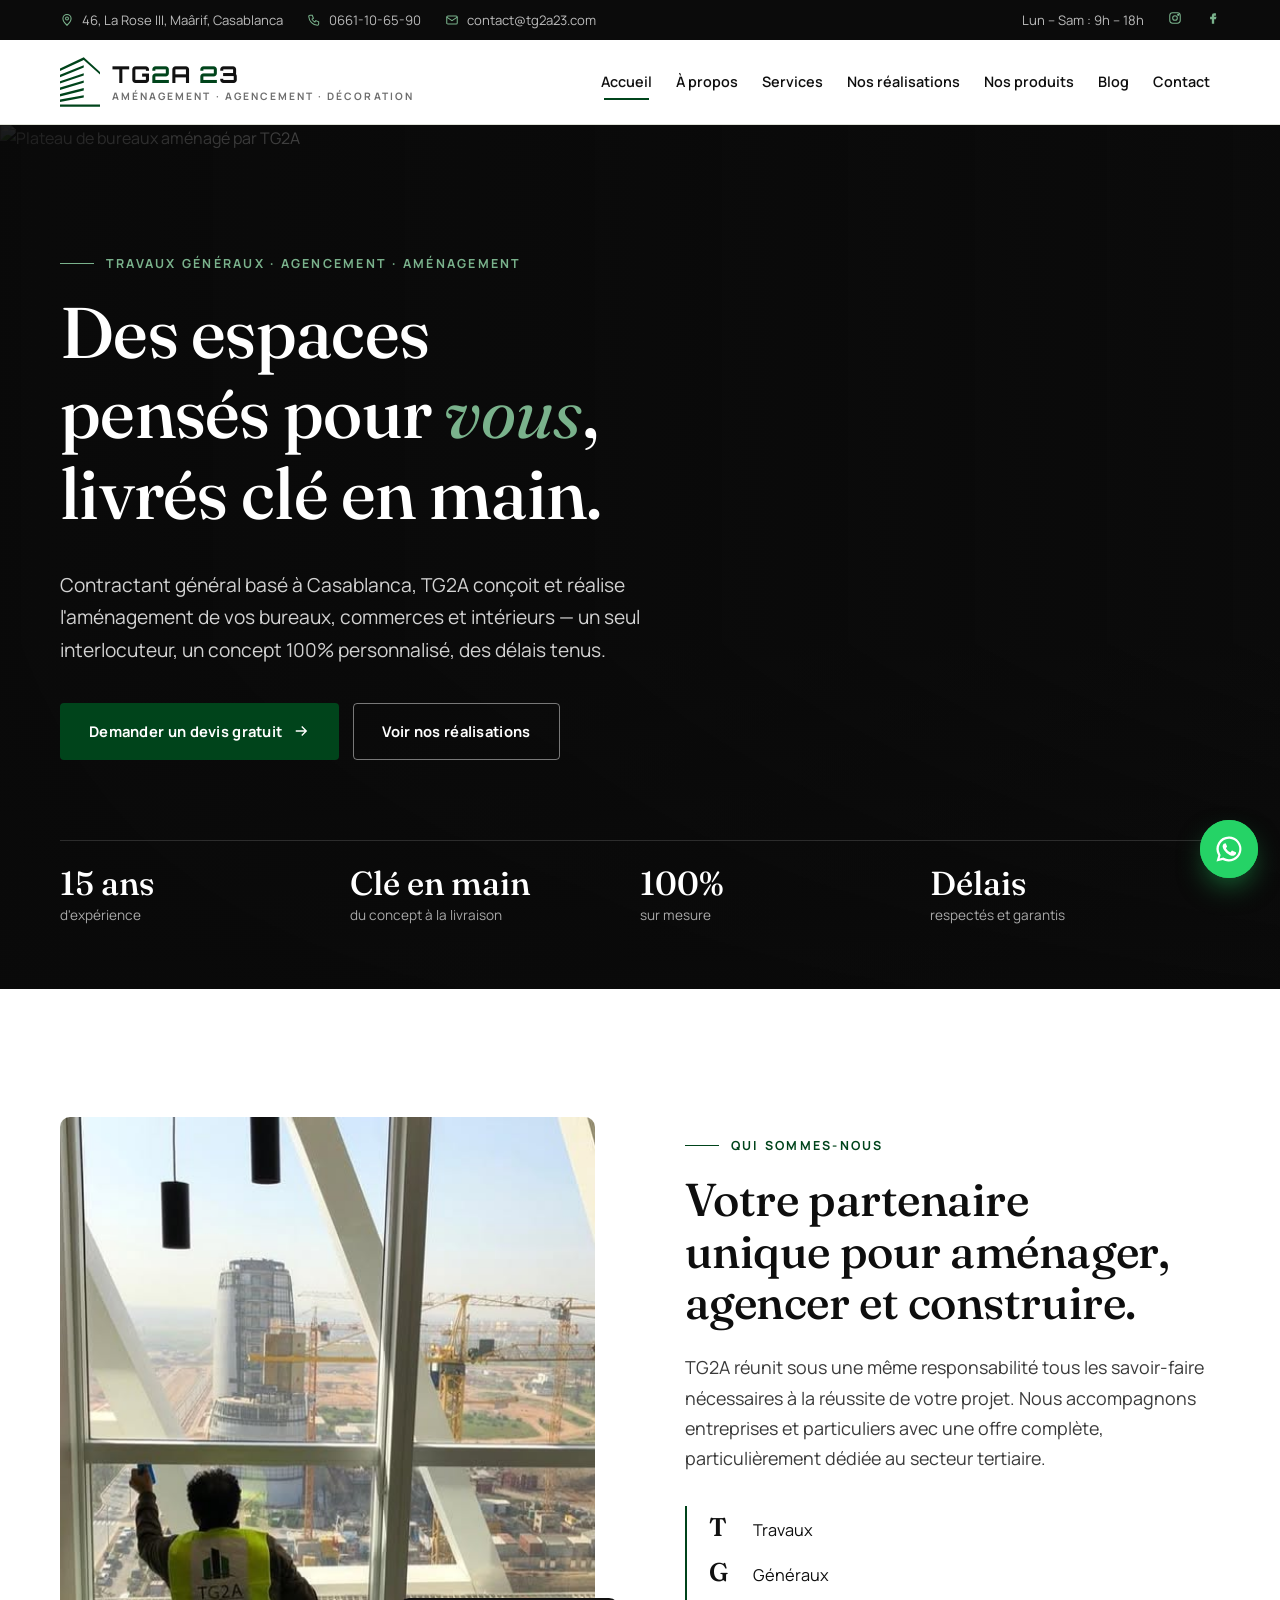
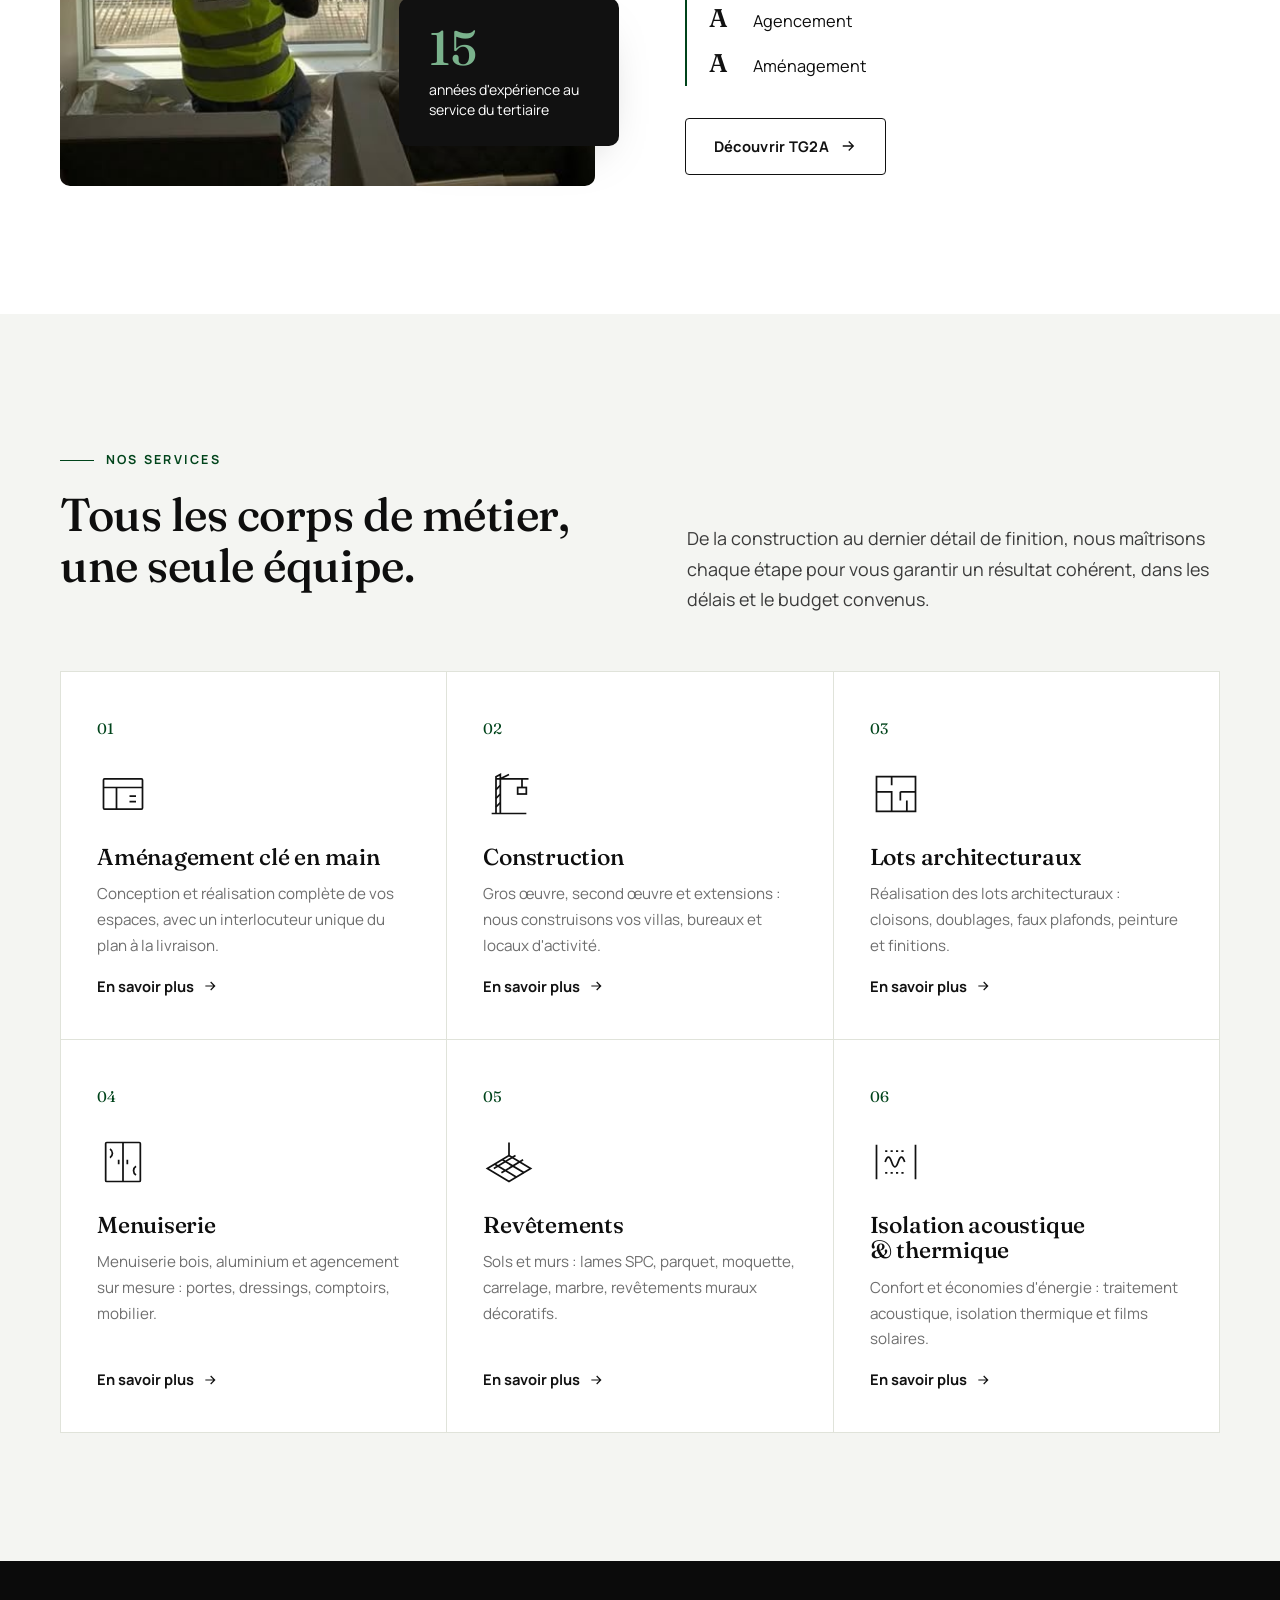
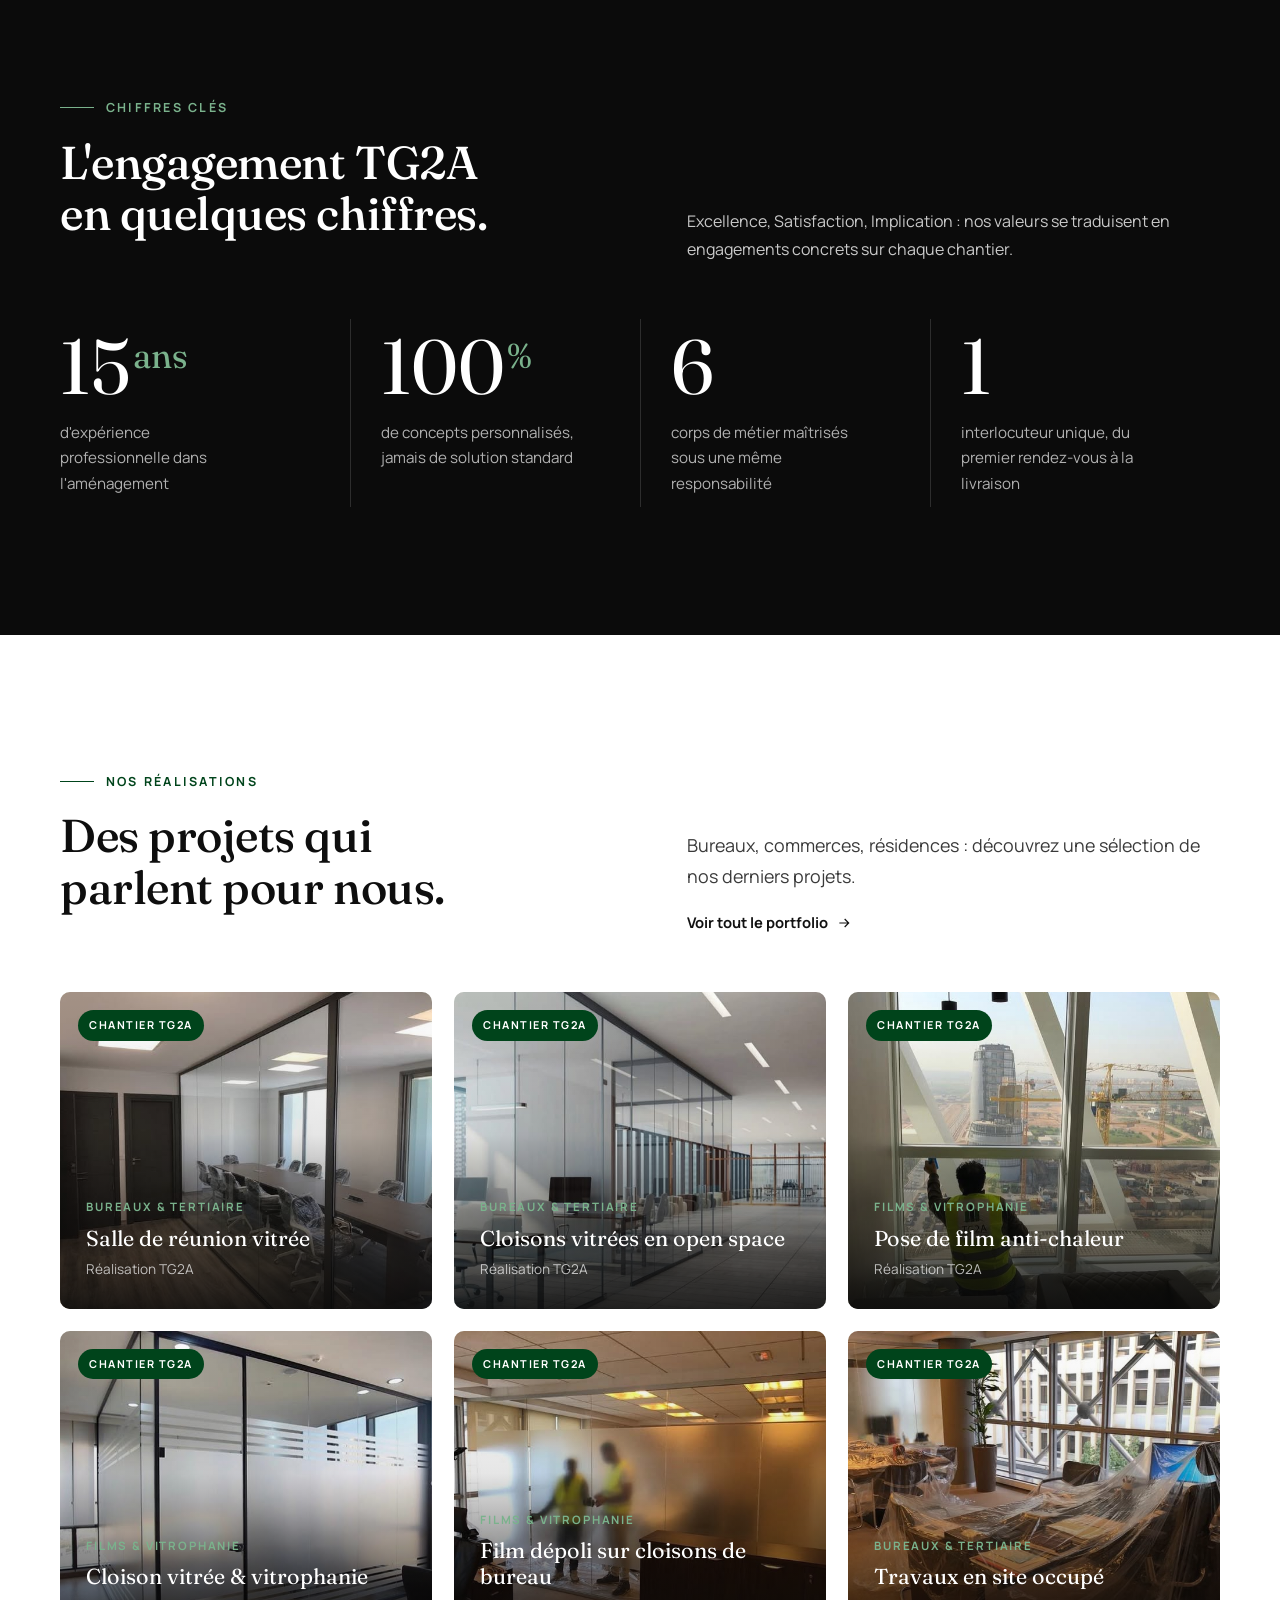
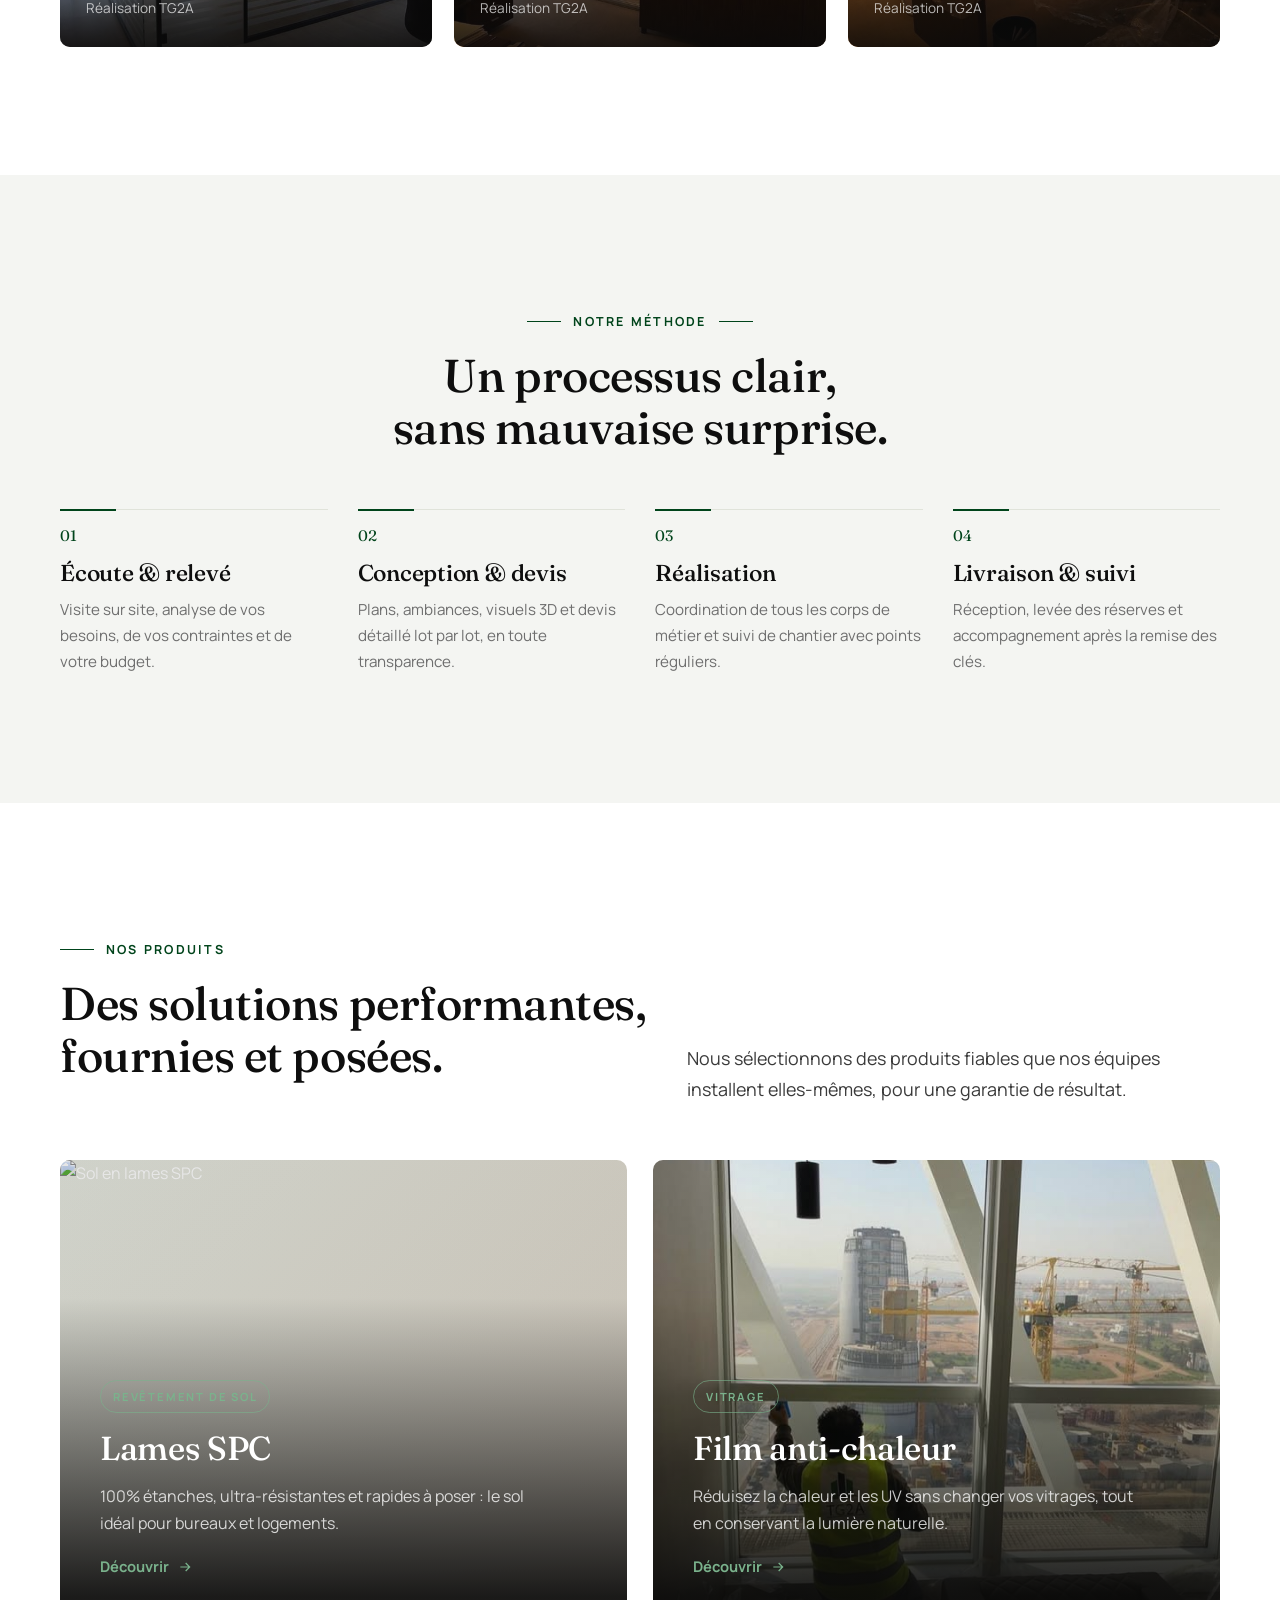
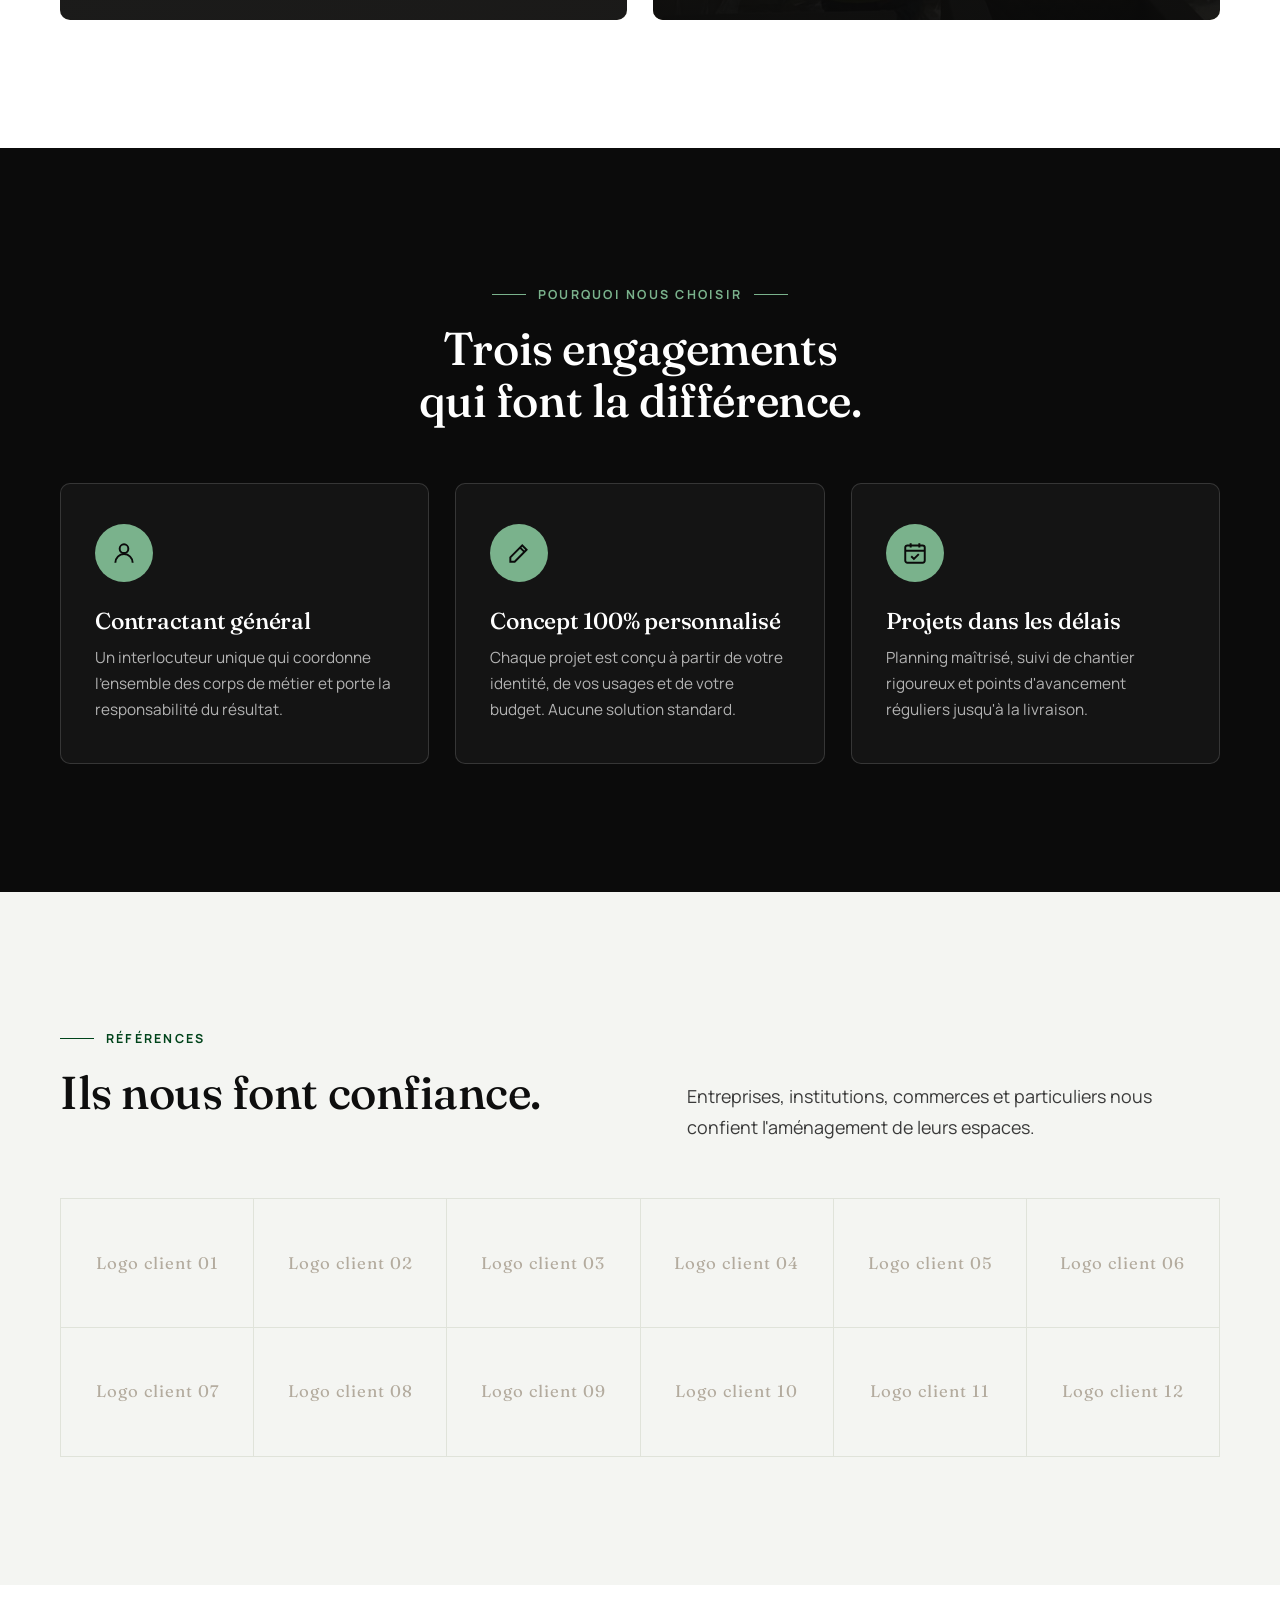
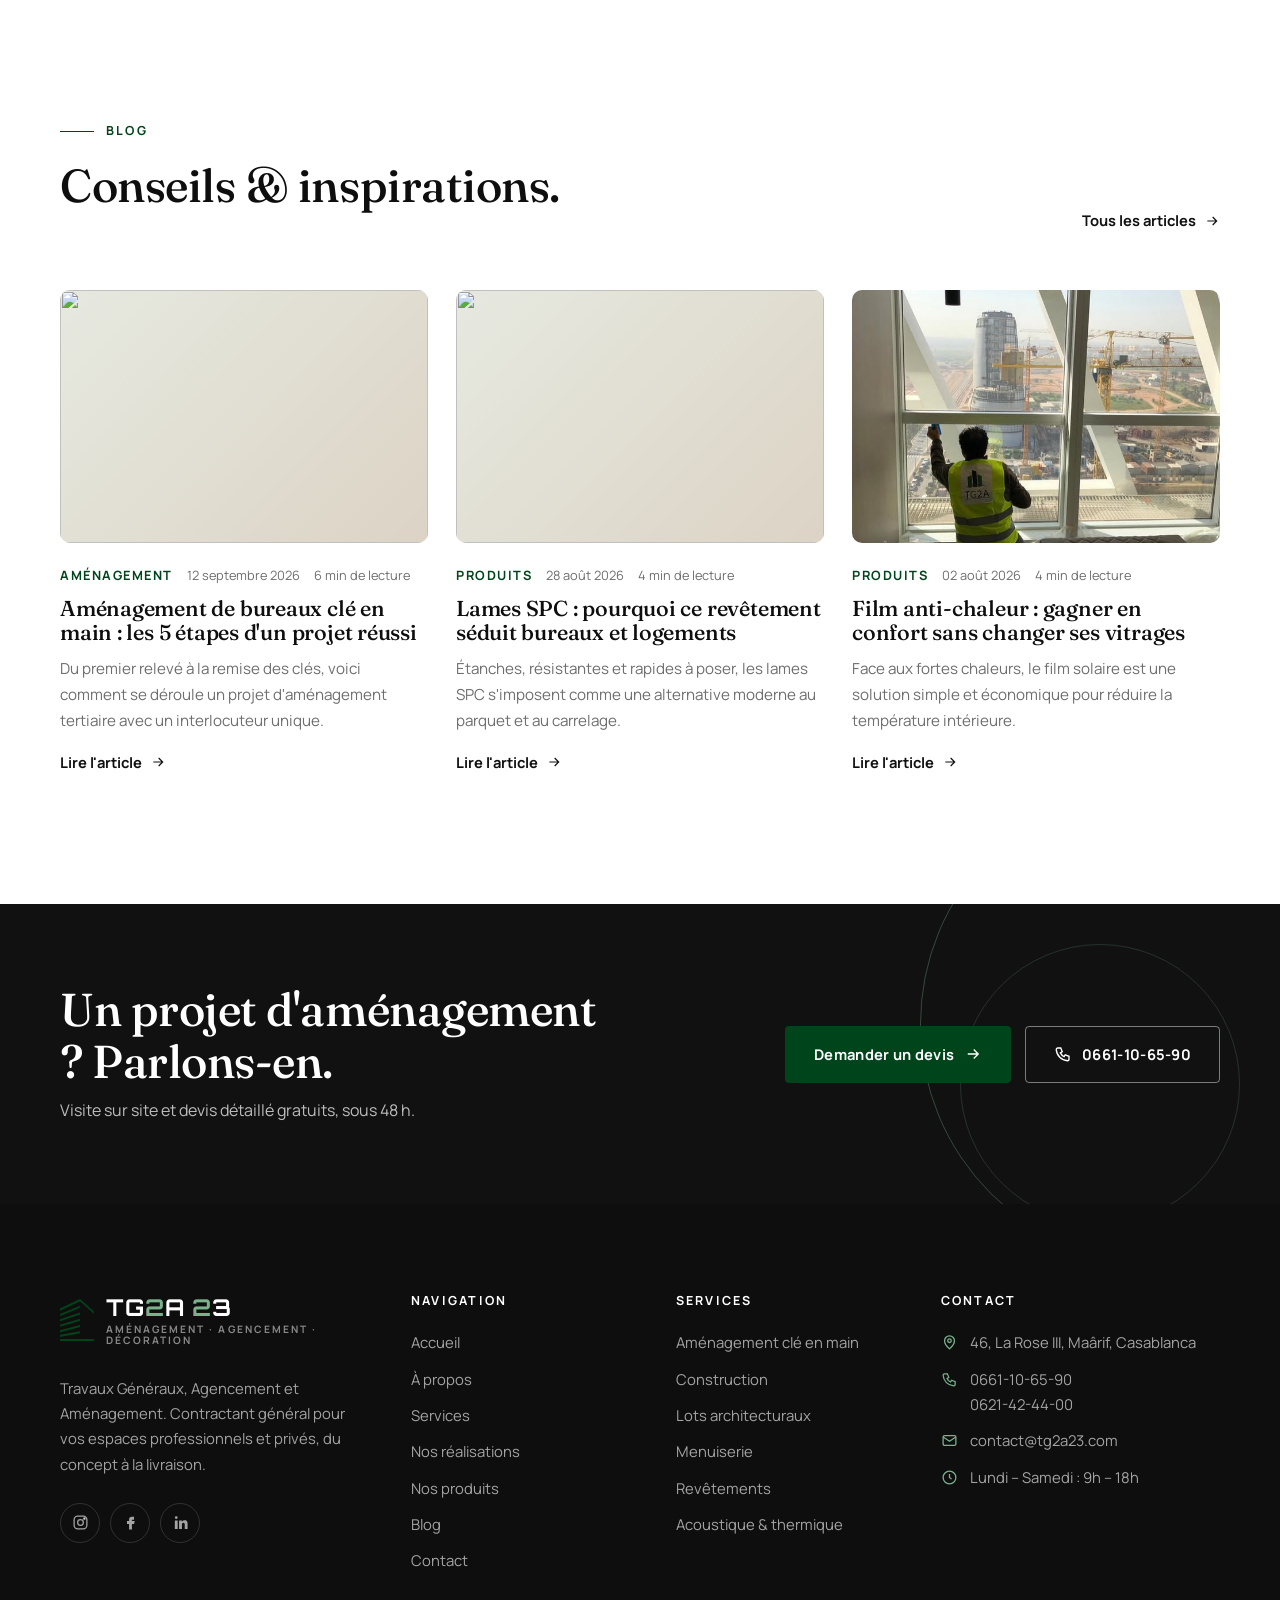
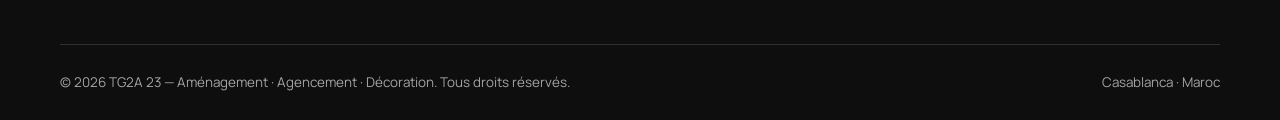
==== index.html @ de6ee21c "Site vitrine TG2A 23 — prototype Co-Authored-By: Claude Opus 5 <noreply@anthropic.com>" ====
<!DOCTYPE html>
<html lang="fr">
<head>
<meta charset="utf-8">
<meta name="viewport" content="width=device-width, initial-scale=1">
<title>TG2A — Aménagement & agencement d'espaces clé en main à Casablanca</title>
<meta name="description" content="TG2A, contractant général à Casablanca : aménagement de bureaux clé en main, construction, menuiserie, revêtements, isolation acoustique et thermique. 15 ans d'expérience.">
<meta name="theme-color" content="#111111">
<meta property="og:type" content="website">
<meta property="og:title" content="TG2A — Aménagement & agencement d'espaces clé en main à Casablanca">
<meta property="og:description" content="TG2A, contractant général à Casablanca : aménagement de bureaux clé en main, construction, menuiserie, revêtements, isolation acoustique et thermique. 15 ans d'expérience.">
<meta property="og:image" content="https://images.unsplash.com/photo-1497366216548-37526070297c?auto=format&fit=crop&w=1200&q=75">
<meta property="og:locale" content="fr_MA">
<link rel="icon" href="favicon.svg" type="image/svg+xml">
<link rel="preconnect" href="https://fonts.googleapis.com">
<link rel="preconnect" href="https://fonts.gstatic.com" crossorigin>
<link rel="preconnect" href="https://images.unsplash.com">
<link href="https://fonts.googleapis.com/css2?family=Fraunces:ital,opsz,wght@0,9..144,400;0,9..144,500;0,9..144,600;1,9..144,400&family=Manrope:wght@400;500;600;700&family=Orbitron:wght@700&display=swap" rel="stylesheet">
<link rel="stylesheet" href="assets/css/style.css">

<script type="application/ld+json">
{
  "@context": "https://schema.org",
  "@type": "GeneralContractor",
  "name": "TG2A 23",
  "logo": "assets/img/logo-tg2a23.svg",
  "description": "Aménagement, agencement et construction clé en main à Casablanca.",
  "telephone": ["+212661106590", "+212621424400"],
  "email": "contact@tg2a23.com",
  "address": { "@type": "PostalAddress", "streetAddress": "46, La Rose III, Maârif", "addressLocality": "Casablanca", "addressCountry": "MA" },
  "openingHours": "Mo-Sa 09:00-18:00",
  "sameAs": ["https://www.instagram.com/tg2a_maroc/", "https://www.facebook.com/Travaux.Generaux.Agencement.Amenagement/"]
}
</script>
</head>
<body data-page="index.html">

<div class="topbar">
  <div class="container">
    <div class="topbar__info">
      <span><svg viewBox="0 0 24 24" fill="none" stroke="currentColor" stroke-width="1.8" aria-hidden="true"><path d="M12 21s-7-6.2-7-11.5a7 7 0 0114 0C19 14.8 12 21 12 21z"/><circle cx="12" cy="9.5" r="2.5"/></svg> 46, La Rose III, Maârif, Casablanca</span>
      <a href="tel:+212661106590"><svg viewBox="0 0 24 24" fill="none" stroke="currentColor" stroke-width="1.8" aria-hidden="true"><path d="M5 4h4l2 5-2.5 1.5a11 11 0 005 5L15 13l5 2v4a2 2 0 01-2 2A16 16 0 013 6a2 2 0 012-2"/></svg> 0661-10-65-90</a>
      <a href="mailto:contact@tg2a23.com"><svg viewBox="0 0 24 24" fill="none" stroke="currentColor" stroke-width="1.8" aria-hidden="true"><rect x="3" y="5" width="18" height="14" rx="2"/><path d="M3 7l9 6 9-6"/></svg> contact@tg2a23.com</a>
    </div>
    <div class="topbar__social">
      <span>Lun – Sam : 9h – 18h</span>
      <a href="https://www.instagram.com/tg2a_maroc/" target="_blank" rel="noopener" aria-label="Instagram"><svg viewBox="0 0 24 24" fill="none" stroke="currentColor" stroke-width="1.8" aria-hidden="true"><rect x="3" y="3" width="18" height="18" rx="5"/><circle cx="12" cy="12" r="4"/><circle cx="17.5" cy="6.5" r="1" fill="currentColor"/></svg></a>
      <a href="https://www.facebook.com/Travaux.Generaux.Agencement.Amenagement/" target="_blank" rel="noopener" aria-label="Facebook"><svg viewBox="0 0 24 24" fill="currentColor" aria-hidden="true"><path d="M14 8h3V4h-3a4 4 0 00-4 4v2H7v4h3v8h4v-8h3l1-4h-4V8z"/></svg></a>
    </div>
  </div>
</div>
<header class="header">
  <div class="container">
    <a class="logo" href="index.html" aria-label="TG2A 23 — accueil"><svg class="logo__mark" viewBox="0 0 50 64" aria-hidden="true"><g fill="#00441b"><path d="M0 15L29.7 1 50 19.5V22.6L29.7 4.4 0 18.4z"/><path d="M0 23L29.7 11V14L0 26z"/><path d="M0 31L29.7 21V24L0 34z"/><path d="M0 39L29.7 30V33L0 42z"/><path d="M0 47L29.7 39.5V42.5L0 50z"/><path d="M0 54L29.7 48.5V51.5L0 57z"/><path d="M0 60H50V63H0z"/></g></svg><span class="logo__text"><span class="logo__name">TG<span class="g">2</span>A <span class="g">2</span>3</span><span class="logo__tag">Aménagement · Agencement · Décoration</span></span></a>
    <nav class="nav" aria-label="Navigation principale">
      <a class="nav__link is-active" href="index.html" aria-current="page">Accueil</a>
      <a class="nav__link" href="a-propos.html">À propos</a>
      <a class="nav__link" href="services.html">Services</a>
      <a class="nav__link" href="realisations.html">Nos réalisations</a>
      <a class="nav__link" href="produits.html">Nos produits</a>
      <a class="nav__link" href="blog.html">Blog</a>
      <a class="nav__link" href="contact.html">Contact</a>
      <a class="btn btn--navy header__cta" href="contact.html">Demander un devis</a>
    </nav>
    <button class="burger" aria-label="Ouvrir le menu" aria-expanded="false"><span></span><span></span><span></span></button>
  </div>
</header>
<main id="main">
<section class="hero">
  <div class="hero__bg"><img src="https://images.unsplash.com/photo-1497366216548-37526070297c?auto=format&fit=crop&w=2000&q=75" alt="Plateau de bureaux aménagé par TG2A" fetchpriority="high"></div>
  <div class="container">
    <span class="eyebrow">Travaux Généraux · Agencement · Aménagement</span>
    <h1>Des espaces pensés pour <em>vous</em>, livrés clé en main.</h1>
    <p class="hero__lead">Contractant général basé à Casablanca, TG2A conçoit et réalise l'aménagement de vos bureaux, commerces et intérieurs — un seul interlocuteur, un concept 100% personnalisé, des délais tenus.</p>
    <div class="hero__actions">
      <a class="btn btn--primary" href="contact.html">Demander un devis gratuit <svg viewBox="0 0 24 24" fill="none" stroke="currentColor" stroke-width="1.8" aria-hidden="true"><path d="M5 12h14M13 6l6 6-6 6"/></svg></a>
      <a class="btn btn--ghost" href="realisations.html">Voir nos réalisations</a>
    </div>
    <div class="hero__strip">
      <div><strong>15 ans</strong><span>d'expérience</span></div>
      <div><strong>Clé en main</strong><span>du concept à la livraison</span></div>
      <div><strong>100%</strong><span>sur mesure</span></div>
      <div><strong>Délais</strong><span>respectés et garantis</span></div>
    </div>
  </div>
</section>

<section class="section">
  <div class="container split">
    <div class="split__media reveal">
      <div class="media"><img src="assets/img/tg2a-07.jpg" alt="Technicien TG2A posant un film solaire sur une baie vitrée" loading="lazy"></div>
      <div class="split__badge"><strong>15</strong><span>années d'expérience au service du tertiaire</span></div>
    </div>
    <div class="reveal reveal-delay-1">
      <span class="eyebrow">Qui sommes-nous</span>
      <h2>Votre partenaire unique pour aménager, agencer et construire.</h2>
      <p class="lead">TG2A réunit sous une même responsabilité tous les savoir-faire nécessaires à la réussite de votre projet. Nous accompagnons entreprises et particuliers avec une offre complète, particulièrement dédiée au secteur tertiaire.</p>
      <div class="acronym">
        <div><b>T</b>Travaux</div>
        <div><b>G</b>Généraux</div>
        <div><b>A</b>Agencement</div>
        <div><b>A</b>Aménagement</div>
      </div>
      <a class="btn btn--outline" href="a-propos.html">Découvrir TG2A <svg viewBox="0 0 24 24" fill="none" stroke="currentColor" stroke-width="1.8" aria-hidden="true"><path d="M5 12h14M13 6l6 6-6 6"/></svg></a>
    </div>
  </div>
</section>

<section class="section section--paper">
  <div class="container">
    <div class="section-head">
      <div class="reveal">
        <span class="eyebrow">Nos services</span>
        <h2>Tous les corps de métier, une seule équipe.</h2>
      </div>
      <p class="lead reveal reveal-delay-1">De la construction au dernier détail de finition, nous maîtrisons chaque étape pour vous garantir un résultat cohérent, dans les délais et le budget convenus.</p>
    </div>
    <div class="services-grid">
      <a class="service-card reveal" href="services.html#amenagement">
        <span class="service-card__num">01</span>
        <span class="service-card__icon"><svg viewBox="0 0 48 48" fill="none" stroke="currentColor" stroke-width="1.6" aria-hidden="true"><rect x="6" y="10" width="36" height="28" rx="1"/><path d="M6 18h36M18 18v20M30 26h6M30 31h6"/></svg></span>
        <h3>Aménagement clé en main</h3>
        <p>Conception et réalisation complète de vos espaces, avec un interlocuteur unique du plan à la livraison.</p>
        <span class="link-arrow">En savoir plus <svg viewBox="0 0 24 24" fill="none" stroke="currentColor" stroke-width="1.8" aria-hidden="true"><path d="M5 12h14M13 6l6 6-6 6"/></svg></span>
      </a>
      <a class="service-card reveal reveal-delay-1" href="services.html#construction">
        <span class="service-card__num">02</span>
        <span class="service-card__icon"><svg viewBox="0 0 48 48" fill="none" stroke="currentColor" stroke-width="1.6" aria-hidden="true"><path d="M12 42V8l4-2v36M8 42h32M12 10h30M16 10l8-4M36 10v8"/><rect x="32" y="18" width="8" height="6"/><path d="M16 16l-4 4m4 4l-4 4m4 4l-4 4"/></svg></span>
        <h3>Construction</h3>
        <p>Gros œuvre, second œuvre et extensions : nous construisons vos villas, bureaux et locaux d'activité.</p>
        <span class="link-arrow">En savoir plus <svg viewBox="0 0 24 24" fill="none" stroke="currentColor" stroke-width="1.8" aria-hidden="true"><path d="M5 12h14M13 6l6 6-6 6"/></svg></span>
      </a>
      <a class="service-card reveal reveal-delay-2" href="services.html#lots">
        <span class="service-card__num">03</span>
        <span class="service-card__icon"><svg viewBox="0 0 48 48" fill="none" stroke="currentColor" stroke-width="1.6" aria-hidden="true"><path d="M6 8h36v32H6z"/><path d="M6 22h14v18M20 8v8M28 22h14M28 22v8M34 30v10"/></svg></span>
        <h3>Lots architecturaux</h3>
        <p>Réalisation des lots architecturaux : cloisons, doublages, faux plafonds, peinture et finitions.</p>
        <span class="link-arrow">En savoir plus <svg viewBox="0 0 24 24" fill="none" stroke="currentColor" stroke-width="1.8" aria-hidden="true"><path d="M5 12h14M13 6l6 6-6 6"/></svg></span>
      </a>
      <a class="service-card reveal" href="services.html#menuiserie">
        <span class="service-card__num">04</span>
        <span class="service-card__icon"><svg viewBox="0 0 48 48" fill="none" stroke="currentColor" stroke-width="1.6" aria-hidden="true"><rect x="8" y="6" width="32" height="36" rx="1"/><path d="M24 6v36M20 22v4M28 22v4"/><path d="M12 12c3 2 3 6 0 8M36 28c-3 2-3 6 0 8"/></svg></span>
        <h3>Menuiserie</h3>
        <p>Menuiserie bois, aluminium et agencement sur mesure : portes, dressings, comptoirs, mobilier.</p>
        <span class="link-arrow">En savoir plus <svg viewBox="0 0 24 24" fill="none" stroke="currentColor" stroke-width="1.8" aria-hidden="true"><path d="M5 12h14M13 6l6 6-6 6"/></svg></span>
      </a>
      <a class="service-card reveal reveal-delay-1" href="services.html#revetements">
        <span class="service-card__num">05</span>
        <span class="service-card__icon"><svg viewBox="0 0 48 48" fill="none" stroke="currentColor" stroke-width="1.6" aria-hidden="true"><path d="M4 30l20-12 20 12-20 12z"/><path d="M11 26l20 12M18 22l20 12M17 34l20-12M10 30l20-12"/><path d="M24 18V6"/></svg></span>
        <h3>Revêtements</h3>
        <p>Sols et murs : lames SPC, parquet, moquette, carrelage, marbre, revêtements muraux décoratifs.</p>
        <span class="link-arrow">En savoir plus <svg viewBox="0 0 24 24" fill="none" stroke="currentColor" stroke-width="1.8" aria-hidden="true"><path d="M5 12h14M13 6l6 6-6 6"/></svg></span>
      </a>
      <a class="service-card reveal reveal-delay-2" href="services.html#acoustique">
        <span class="service-card__num">06</span>
        <span class="service-card__icon"><svg viewBox="0 0 48 48" fill="none" stroke="currentColor" stroke-width="1.6" aria-hidden="true"><path d="M6 8v32M42 8v32"/><path d="M14 24c2-6 4-6 6 0s4 6 6 0 4-6 6 0"/><path d="M14 14h20M14 34h20" stroke-dasharray="2 3"/></svg></span>
        <h3>Isolation acoustique & thermique</h3>
        <p>Confort et économies d'énergie : traitement acoustique, isolation thermique et films solaires.</p>
        <span class="link-arrow">En savoir plus <svg viewBox="0 0 24 24" fill="none" stroke="currentColor" stroke-width="1.8" aria-hidden="true"><path d="M5 12h14M13 6l6 6-6 6"/></svg></span>
      </a>
    </div>
  </div>
</section>

<section class="section section--navy">
  <div class="container">
    <div class="section-head">
      <div class="reveal">
        <span class="eyebrow">Chiffres clés</span>
        <h2>L'engagement TG2A en quelques chiffres.</h2>
      </div>
      <p class="reveal reveal-delay-1">Excellence, Satisfaction, Implication : nos valeurs se traduisent en engagements concrets sur chaque chantier.</p>
    </div>
    
    <div class="stats ">
      <div class="stat reveal"><div class="stat__value"><span data-count="15">15</span><sup>ans</sup></div><div class="stat__label">d'expérience professionnelle dans l'aménagement</div></div>
      <div class="stat reveal reveal-delay-1"><div class="stat__value"><span data-count="100">100</span><sup>%</sup></div><div class="stat__label">de concepts personnalisés, jamais de solution standard</div></div>
      <div class="stat reveal reveal-delay-2"><div class="stat__value"><span data-count="6">6</span></div><div class="stat__label">corps de métier maîtrisés sous une même responsabilité</div></div>
      <div class="stat reveal reveal-delay-3"><div class="stat__value"><span data-count="1">1</span></div><div class="stat__label">interlocuteur unique, du premier rendez-vous à la livraison</div></div>
    </div>
  </div>
</section>

<section class="section">
  <div class="container">
    <div class="section-head">
      <div class="reveal">
        <span class="eyebrow">Nos réalisations</span>
        <h2>Des projets qui parlent pour nous.</h2>
      </div>
      <div class="reveal reveal-delay-1">
        <p class="lead">Bureaux, commerces, résidences : découvrez une sélection de nos derniers projets.</p>
        <p style="margin-top:18px"><a class="link-arrow" href="realisations.html">Voir tout le portfolio <svg viewBox="0 0 24 24" fill="none" stroke="currentColor" stroke-width="1.8" aria-hidden="true"><path d="M5 12h14M13 6l6 6-6 6"/></svg></a></p>
      </div>
    </div>
    <div class="portfolio" data-portfolio data-limit="6"></div>
  </div>
</section>

<div class="lightbox" role="dialog" aria-modal="true" aria-label="Aperçu du projet">
  <button class="lightbox__btn lightbox__close" aria-label="Fermer"><svg viewBox="0 0 24 24" fill="none" stroke="currentColor" stroke-width="1.8"><path d="M6 6l12 12M18 6L6 18"/></svg></button>
  <button class="lightbox__btn lightbox__prev" aria-label="Projet précédent"><svg viewBox="0 0 24 24" fill="none" stroke="currentColor" stroke-width="1.8"><path d="M15 6l-6 6 6 6"/></svg></button>
  <figure class="lightbox__figure">
    <img src="" alt="">
    <figcaption class="lightbox__caption">
      <div><span class="project__cat" data-lb-cat></span><h3 data-lb-title></h3><p data-lb-desc></p></div>
      <span class="project__meta" data-lb-meta></span>
    </figcaption>
  </figure>
  <button class="lightbox__btn lightbox__next" aria-label="Projet suivant"><svg viewBox="0 0 24 24" fill="none" stroke="currentColor" stroke-width="1.8"><path d="M9 6l6 6-6 6"/></svg></button>
</div>

<section class="section section--paper">
  <div class="container">
    <div class="section-head section-head--center reveal">
      <span class="eyebrow">Notre méthode</span>
      <h2>Un processus clair, sans mauvaise surprise.</h2>
    </div>
    
    <div class="process">
      <div class="process__step reveal"><h3>Écoute & relevé</h3><p>Visite sur site, analyse de vos besoins, de vos contraintes et de votre budget.</p></div>
      <div class="process__step reveal reveal-delay-1"><h3>Conception & devis</h3><p>Plans, ambiances, visuels 3D et devis détaillé lot par lot, en toute transparence.</p></div>
      <div class="process__step reveal reveal-delay-2"><h3>Réalisation</h3><p>Coordination de tous les corps de métier et suivi de chantier avec points réguliers.</p></div>
      <div class="process__step reveal reveal-delay-3"><h3>Livraison & suivi</h3><p>Réception, levée des réserves et accompagnement après la remise des clés.</p></div>
    </div>
  </div>
</section>

<section class="section">
  <div class="container">
    <div class="section-head">
      <div class="reveal">
        <span class="eyebrow">Nos produits</span>
        <h2>Des solutions performantes, fournies et posées.</h2>
      </div>
      <p class="lead reveal reveal-delay-1">Nous sélectionnons des produits fiables que nos équipes installent elles-mêmes, pour une garantie de résultat.</p>
    </div>
    <div class="product-duo">
      <a class="product-card reveal" href="produits.html#spc">
        <div class="media"><img src="https://images.unsplash.com/photo-1600210492486-724fe5c67fb0?auto=format&fit=crop&w=1100&q=75" alt="Sol en lames SPC" loading="lazy"></div>
        <div class="product-card__body">
          <span class="tag">Revêtement de sol</span>
          <h3>Lames SPC</h3>
          <p>100% étanches, ultra-résistantes et rapides à poser : le sol idéal pour bureaux et logements.</p>
          <span class="link-arrow">Découvrir <svg viewBox="0 0 24 24" fill="none" stroke="currentColor" stroke-width="1.8" aria-hidden="true"><path d="M5 12h14M13 6l6 6-6 6"/></svg></span>
        </div>
      </a>
      <a class="product-card reveal reveal-delay-1" href="produits.html#film">
        <div class="media"><img src="assets/img/tg2a-07.jpg" alt="Pose de film anti-chaleur par TG2A" loading="lazy"></div>
        <div class="product-card__body">
          <span class="tag">Vitrage</span>
          <h3>Film anti-chaleur</h3>
          <p>Réduisez la chaleur et les UV sans changer vos vitrages, tout en conservant la lumière naturelle.</p>
          <span class="link-arrow">Découvrir <svg viewBox="0 0 24 24" fill="none" stroke="currentColor" stroke-width="1.8" aria-hidden="true"><path d="M5 12h14M13 6l6 6-6 6"/></svg></span>
        </div>
      </a>
    </div>
  </div>
</section>

<section class="section section--navy">
  <div class="container">
    <div class="section-head section-head--center reveal">
      <span class="eyebrow">Pourquoi nous choisir</span>
      <h2>Trois engagements qui font la différence.</h2>
    </div>
    <div class="values">
      <div class="value reveal"><div class="value__icon"><svg viewBox="0 0 24 24" fill="none" stroke="currentColor" stroke-width="1.8" aria-hidden="true"><circle cx="12" cy="8" r="4"/><path d="M4 21a8 8 0 0116 0"/></svg></div><h3>Contractant général</h3><p>Un interlocuteur unique qui coordonne l'ensemble des corps de métier et porte la responsabilité du résultat.</p></div>
      <div class="value reveal reveal-delay-1"><div class="value__icon"><svg viewBox="0 0 24 24" fill="none" stroke="currentColor" stroke-width="1.8" aria-hidden="true"><path d="M4 20h4L19 9l-4-4L4 16z"/><path d="M13 7l4 4"/></svg></div><h3>Concept 100% personnalisé</h3><p>Chaque projet est conçu à partir de votre identité, de vos usages et de votre budget. Aucune solution standard.</p></div>
      <div class="value reveal reveal-delay-2"><div class="value__icon"><svg viewBox="0 0 24 24" fill="none" stroke="currentColor" stroke-width="1.8" aria-hidden="true"><rect x="3" y="5" width="18" height="16" rx="2"/><path d="M3 10h18M8 3v4M16 3v4M8.5 15l2.5 2.5 4.5-4.5"/></svg></div><h3>Projets dans les délais</h3><p>Planning maîtrisé, suivi de chantier rigoureux et points d'avancement réguliers jusqu'à la livraison.</p></div>
    </div>
  </div>
</section>

<section class="section section--paper">
  <div class="container">
    <div class="section-head">
      <div class="reveal">
        <span class="eyebrow">Références</span>
        <h2>Ils nous font confiance.</h2>
      </div>
      <p class="lead reveal reveal-delay-1">Entreprises, institutions, commerces et particuliers nous confient l'aménagement de leurs espaces.</p>
    </div>
    
    <div class="logos reveal">
      <div>Logo client 01</div><div>Logo client 02</div><div>Logo client 03</div><div>Logo client 04</div><div>Logo client 05</div><div>Logo client 06</div><div>Logo client 07</div><div>Logo client 08</div><div>Logo client 09</div><div>Logo client 10</div><div>Logo client 11</div><div>Logo client 12</div>
    </div>
  </div>
</section>

<section class="section">
  <div class="container">
    <div class="section-head">
      <div class="reveal">
        <span class="eyebrow">Blog</span>
        <h2>Conseils & inspirations.</h2>
      </div>
      <p class="reveal reveal-delay-1" style="text-align:right"><a class="link-arrow" href="blog.html">Tous les articles <svg viewBox="0 0 24 24" fill="none" stroke="currentColor" stroke-width="1.8" aria-hidden="true"><path d="M5 12h14M13 6l6 6-6 6"/></svg></a></p>
    </div>
    <div class="blog-grid" data-blog data-limit="3"></div>
  </div>
</section>

<section class="cta-band">
  <div class="container">
    <div class="reveal">
      <h2>Un projet d'aménagement ? Parlons-en.</h2>
      <p>Visite sur site et devis détaillé gratuits, sous 48 h.</p>
    </div>
    <div class="cta-band__actions reveal reveal-delay-1">
      <a class="btn btn--primary" href="contact.html">Demander un devis <svg viewBox="0 0 24 24" fill="none" stroke="currentColor" stroke-width="1.8" aria-hidden="true"><path d="M5 12h14M13 6l6 6-6 6"/></svg></a>
      <a class="btn btn--ghost" href="tel:+212661106590"><svg viewBox="0 0 24 24" fill="none" stroke="currentColor" stroke-width="1.8" aria-hidden="true"><path d="M5 4h4l2 5-2.5 1.5a11 11 0 005 5L15 13l5 2v4a2 2 0 01-2 2A16 16 0 013 6a2 2 0 012-2"/></svg> 0661-10-65-90</a>
    </div>
  </div>
</section>
</main>
<footer class="footer">
  <div class="container">
    <div class="footer__top">
      <div class="footer__about">
        <a class="logo" href="index.html" aria-label="TG2A 23 — accueil"><svg class="logo__mark" viewBox="0 0 50 64" aria-hidden="true"><g fill="#00441b"><path d="M0 15L29.7 1 50 19.5V22.6L29.7 4.4 0 18.4z"/><path d="M0 23L29.7 11V14L0 26z"/><path d="M0 31L29.7 21V24L0 34z"/><path d="M0 39L29.7 30V33L0 42z"/><path d="M0 47L29.7 39.5V42.5L0 50z"/><path d="M0 54L29.7 48.5V51.5L0 57z"/><path d="M0 60H50V63H0z"/></g></svg><span class="logo__text"><span class="logo__name">TG<span class="g">2</span>A <span class="g">2</span>3</span><span class="logo__tag">Aménagement · Agencement · Décoration</span></span></a>
        <p>Travaux Généraux, Agencement et Aménagement. Contractant général pour vos espaces professionnels et privés, du concept à la livraison.</p>
        <div class="socials">
          <a href="https://www.instagram.com/tg2a_maroc/" target="_blank" rel="noopener" aria-label="Instagram"><svg viewBox="0 0 24 24" fill="none" stroke="currentColor" stroke-width="1.8" aria-hidden="true"><rect x="3" y="3" width="18" height="18" rx="5"/><circle cx="12" cy="12" r="4"/><circle cx="17.5" cy="6.5" r="1" fill="currentColor"/></svg></a>
          <a href="https://www.facebook.com/Travaux.Generaux.Agencement.Amenagement/" target="_blank" rel="noopener" aria-label="Facebook"><svg viewBox="0 0 24 24" fill="currentColor" aria-hidden="true"><path d="M14 8h3V4h-3a4 4 0 00-4 4v2H7v4h3v8h4v-8h3l1-4h-4V8z"/></svg></a>
          <a href="#" aria-label="LinkedIn"><svg viewBox="0 0 24 24" fill="currentColor" aria-hidden="true"><path d="M4 9h4v12H4zM6 3a2 2 0 110 4 2 2 0 010-4zM10 9h4v1.7c.6-1 1.9-2 3.8-2 4 0 4.2 2.6 4.2 6V21h-4v-5.5c0-1.4 0-3-1.9-3s-2.1 1.4-2.1 2.9V21h-4z"/></svg></a>
        </div>
      </div>
      <div>
        <h4>Navigation</h4>
        <ul><li><a href="index.html">Accueil</a></li><li><a href="a-propos.html">À propos</a></li><li><a href="services.html">Services</a></li><li><a href="realisations.html">Nos réalisations</a></li><li><a href="produits.html">Nos produits</a></li><li><a href="blog.html">Blog</a></li><li><a href="contact.html">Contact</a></li></ul>
      </div>
      <div>
        <h4>Services</h4>
        <ul>
          <li><a href="services.html#amenagement">Aménagement clé en main</a></li>
          <li><a href="services.html#construction">Construction</a></li>
          <li><a href="services.html#lots">Lots architecturaux</a></li>
          <li><a href="services.html#menuiserie">Menuiserie</a></li>
          <li><a href="services.html#revetements">Revêtements</a></li>
          <li><a href="services.html#acoustique">Acoustique & thermique</a></li>
        </ul>
      </div>
      <div class="footer__contact">
        <h4>Contact</h4>
        <ul>
          <li><svg viewBox="0 0 24 24" fill="none" stroke="currentColor" stroke-width="1.8" aria-hidden="true"><path d="M12 21s-7-6.2-7-11.5a7 7 0 0114 0C19 14.8 12 21 12 21z"/><circle cx="12" cy="9.5" r="2.5"/></svg><span>46, La Rose III, Maârif, Casablanca</span></li>
          <li><svg viewBox="0 0 24 24" fill="none" stroke="currentColor" stroke-width="1.8" aria-hidden="true"><path d="M5 4h4l2 5-2.5 1.5a11 11 0 005 5L15 13l5 2v4a2 2 0 01-2 2A16 16 0 013 6a2 2 0 012-2"/></svg><span><a href="tel:+212661106590">0661-10-65-90</a><br><a href="tel:+212621424400">0621-42-44-00</a></span></li>
          <li><svg viewBox="0 0 24 24" fill="none" stroke="currentColor" stroke-width="1.8" aria-hidden="true"><rect x="3" y="5" width="18" height="14" rx="2"/><path d="M3 7l9 6 9-6"/></svg><a href="mailto:contact@tg2a23.com">contact@tg2a23.com</a></li>
          <li><svg viewBox="0 0 24 24" fill="none" stroke="currentColor" stroke-width="1.8" aria-hidden="true"><circle cx="12" cy="12" r="9"/><path d="M12 7v5l3 2"/></svg><span>Lundi – Samedi : 9h – 18h</span></li>
        </ul>
      </div>
    </div>
    <div class="footer__bottom">
      <span>© <span data-year>2026</span> TG2A 23 — Aménagement · Agencement · Décoration. Tous droits réservés.</span>
      <span>Casablanca · Maroc</span>
    </div>
  </div>
</footer>
<a class="whatsapp" href="https://wa.me/212661106590?text=Bonjour%20TG2A%2C%20je%20souhaite%20un%20devis." target="_blank" rel="noopener" aria-label="Discuter sur WhatsApp"><svg viewBox="0 0 24 24" fill="currentColor" aria-hidden="true"><path d="M12 2a10 10 0 00-8.6 15.1L2 22l5-1.3A10 10 0 1012 2zm0 18.2a8.2 8.2 0 01-4.2-1.2l-.3-.2-3 .8.8-2.9-.2-.3A8.2 8.2 0 1112 20.2zm4.5-6.1c-.2-.1-1.5-.7-1.7-.8s-.4-.1-.6.1-.7.8-.8 1-.3.2-.5.1a6.7 6.7 0 01-3.3-2.9c-.3-.4.3-.4.8-1.4a.5.5 0 000-.5l-.8-1.8c-.2-.5-.4-.4-.6-.4h-.5a1 1 0 00-.7.3 3 3 0 00-.9 2.2 5.2 5.2 0 001.1 2.7 11.8 11.8 0 004.5 4c1.7.7 2.3.8 3.2.6a2.7 2.7 0 001.8-1.3 2.2 2.2 0 00.1-1.3c0-.1-.2-.2-.5-.3z"/></svg></a>
<script src="assets/js/data.js"></script>
<script src="assets/js/main.js"></script>
</body>
</html>
---- assets/css/style.css ----
/* =========================================================
   TG2A — Travaux Généraux · Agencement · Aménagement
   Feuille de style principale
   ========================================================= */

:root {
  --navy: #111111;
  --navy-deep: #0b0b0b;
  --ink: #0e0e0e;
  --text: #3a3a3a;
  --muted: #6e6e6e;
  --brand: #00441b;
  --sand: #00441b;
  --sand-dark: #00441b;
  --paper: #f4f5f2;
  --paper-2: #e6e9e0;
  --white: #ffffff;
  --line: #e0e3da;
  --line-dark: rgba(255, 255, 255, 0.14);

  --font-display: "Fraunces", Georgia, "Times New Roman", serif;
  --font-body: "Manrope", system-ui, -apple-system, "Segoe UI", Roboto, sans-serif;

  --radius: 4px;
  --radius-lg: 10px;
  --shadow: 0 20px 50px -25px rgba(12, 12, 12, 0.35);
  --container: 1240px;
  --gutter: clamp(16px, 4vw, 40px);
  --header-h: 84px;
  --ease: cubic-bezier(0.2, 0.7, 0.2, 1);
}

*,
*::before,
*::after { box-sizing: border-box; }

html { scroll-behavior: smooth; -webkit-text-size-adjust: 100%; }

body {
  margin: 0;
  font-family: var(--font-body);
  font-size: 16px;
  line-height: 1.7;
  color: var(--text);
  background: var(--white);
  -webkit-font-smoothing: antialiased;
  overflow-x: hidden;
}

img { max-width: 100%; display: block; }
a { color: inherit; text-decoration: none; }
button { font: inherit; cursor: pointer; }
ul { margin: 0; padding: 0; list-style: none; }

h1, h2, h3, h4 {
  font-family: var(--font-display);
  color: var(--ink);
  font-weight: 500;
  line-height: 1.12;
  margin: 0 0 0.5em;
  letter-spacing: -0.01em;
  text-wrap: balance;
}
h1 { font-size: clamp(2.4rem, 5.6vw, 4.6rem); }
h2 { font-size: clamp(1.9rem, 3.6vw, 3rem); }
h3 { font-size: clamp(1.25rem, 1.8vw, 1.5rem); }
p { margin: 0 0 1em; }

:focus-visible { outline: 2px solid var(--sand); outline-offset: 3px; }

.container { width: 100%; max-width: var(--container); margin: 0 auto; padding: 0 var(--gutter); }
.section { padding: clamp(72px, 10vw, 130px) 0; }
.section--paper { background: var(--paper); }
.section--navy { background: var(--navy-deep); color: rgba(255, 255, 255, 0.78); }
.section--navy h2, .section--navy h3 { color: var(--white); }

.eyebrow {
  display: inline-flex;
  align-items: center;
  gap: 12px;
  font-size: 0.78rem;
  font-weight: 700;
  letter-spacing: 0.18em;
  text-transform: uppercase;
  color: var(--sand-dark);
  margin-bottom: 18px;
}
.eyebrow::before { content: ""; width: 34px; height: 1px; background: currentColor; }
.section--navy .eyebrow, .hero .eyebrow, .page-hero .eyebrow { color: var(--sand); }

.lead { font-size: clamp(1.05rem, 1.4vw, 1.2rem); color: var(--text); max-width: 60ch; }
.section-head { display: grid; grid-template-columns: 1.1fr 1fr; gap: 40px; align-items: end; margin-bottom: 56px; }
.section-head p { margin: 0; }
.section-head--center { display: block; text-align: center; max-width: 760px; margin-left: auto; margin-right: auto; }
.section-head--center .eyebrow::after { content: ""; width: 34px; height: 1px; background: currentColor; }

/* Sur fonds sombres, le vert #00441b serait invisible : on utilise une teinte claire du même vert */
.section--navy, .hero, .page-hero, .cta-band, .footer, .topbar, .lightbox, .project, .product-card, .split__badge, .value__icon, .service-card { --sand: #7ab28c; }

/* ---------- Boutons ---------- */
.btn {
  display: inline-flex;
  align-items: center;
  gap: 10px;
  padding: 15px 28px;
  border-radius: var(--radius);
  border: 1px solid transparent;
  font-weight: 700;
  font-size: 0.92rem;
  letter-spacing: 0.02em;
  transition: background 0.3s var(--ease), color 0.3s var(--ease), border-color 0.3s var(--ease), transform 0.3s var(--ease);
  white-space: nowrap;
}
.btn svg { width: 18px; height: 18px; transition: transform 0.3s var(--ease); }
.btn:hover svg { transform: translateX(4px); }
.btn--primary { background: var(--brand); color: var(--white); }
.btn--primary:hover { background: var(--white); color: var(--ink); }
.btn--navy { background: var(--navy); color: var(--white); }
.btn--navy:hover { background: var(--brand); color: var(--white); }
.btn--ghost { border-color: rgba(255, 255, 255, 0.45); color: var(--white); }
.btn--ghost:hover { background: var(--white); color: var(--ink); border-color: var(--white); }
.btn--outline { border-color: var(--navy); color: var(--navy); }
.btn--outline:hover { background: var(--navy); color: var(--white); }

.link-arrow { display: inline-flex; align-items: center; gap: 8px; font-weight: 700; color: var(--navy); font-size: 0.92rem; }
.link-arrow svg { width: 16px; height: 16px; transition: transform 0.3s var(--ease); }
.link-arrow:hover svg { transform: translateX(4px); }

/* ---------- Top bar ---------- */
.topbar { background: var(--navy-deep); color: rgba(255, 255, 255, 0.72); font-size: 0.82rem; }
.topbar .container { display: flex; justify-content: space-between; align-items: center; min-height: 40px; gap: 20px; }
.topbar a:hover { color: var(--sand); }
.topbar__info, .topbar__social { display: flex; gap: 24px; align-items: center; }
.topbar__info span, .topbar__info a { display: inline-flex; gap: 8px; align-items: center; }
.topbar svg { width: 14px; height: 14px; color: var(--sand); }

/* ---------- Header ---------- */
.header {
  position: sticky;
  top: 0;
  z-index: 50;
  background: rgba(255, 255, 255, 0.96);
  backdrop-filter: saturate(160%) blur(10px);
  border-bottom: 1px solid var(--line);
  transition: box-shadow 0.3s var(--ease);
}
.header.is-scrolled { box-shadow: 0 10px 30px -20px rgba(12, 12, 12, 0.4); }
.header .container { display: flex; align-items: center; justify-content: space-between; height: var(--header-h); gap: 24px; }

.logo { display: inline-flex; align-items: center; gap: 12px; flex-shrink: 0; }
.logo__mark { width: 40px; height: 52px; }
.logo__text { display: flex; flex-direction: column; line-height: 1; }
.logo__name { font-family: "Orbitron", var(--font-body); font-weight: 700; font-size: 1.45rem; color: #111111; letter-spacing: 0.04em; }
.logo__name .g { color: var(--brand); }
.footer .logo__name .g { color: var(--sand); }
.logo__tag { font-size: 0.64rem; font-weight: 700; letter-spacing: 0.2em; text-transform: uppercase; color: var(--muted); margin-top: 5px; }

.nav { display: flex; align-items: center; gap: 4px; }
.nav__link {
  position: relative;
  padding: 10px 13px;
  font-size: 0.9rem;
  font-weight: 600;
  color: var(--ink);
  white-space: nowrap;
  transition: color 0.25s;
}
.nav__link::after {
  content: "";
  position: absolute;
  left: 13px;
  right: 13px;
  bottom: 4px;
  height: 2px;
  background: var(--sand);
  transform: scaleX(0);
  transform-origin: left;
  transition: transform 0.35s var(--ease);
}
.nav__link:hover { color: var(--navy); }
.nav__link:hover::after, .nav__link.is-active::after { transform: scaleX(1); }
.nav__link.is-active { color: var(--navy); }
.header__cta { margin-left: 14px; padding: 12px 20px; }

.burger { display: none; flex-shrink: 0; width: 44px; height: 44px; border: 1px solid var(--line); background: var(--white); border-radius: var(--radius); position: relative; }
.burger span { position: absolute; left: 11px; right: 11px; height: 2px; background: var(--ink); transition: transform 0.3s var(--ease), opacity 0.3s; }
.burger span:nth-child(1) { top: 14px; }
.burger span:nth-child(2) { top: 21px; }
.burger span:nth-child(3) { top: 28px; }
.nav-open .burger span:nth-child(1) { transform: translateY(7px) rotate(45deg); }
.nav-open .burger span:nth-child(2) { opacity: 0; }
.nav-open .burger span:nth-child(3) { transform: translateY(-7px) rotate(-45deg); }

/* ---------- Hero (accueil) ---------- */
.hero {
  position: relative;
  min-height: min(88vh, 860px);
  display: flex;
  align-items: flex-end;
  color: var(--white);
  background: var(--navy-deep);
  overflow: hidden;
}
.hero__bg { position: absolute; inset: 0; }
.hero__bg img { width: 100%; height: 100%; object-fit: cover; transform: scale(1.06); animation: heroZoom 14s var(--ease) forwards; }
@keyframes heroZoom { to { transform: scale(1); } }
.hero::after {
  content: "";
  position: absolute;
  inset: 0;
  background:
    linear-gradient(90deg, rgba(10, 10, 10, 0.92) 0%, rgba(10, 10, 10, 0.65) 45%, rgba(10, 10, 10, 0.15) 100%),
    linear-gradient(0deg, rgba(10, 10, 10, 0.7) 0%, transparent 40%);
}
.hero .container { position: relative; z-index: 2; padding-top: 120px; padding-bottom: 60px; }
.hero h1 { color: var(--white); max-width: 15ch; }
.hero h1 em { font-style: italic; color: var(--sand); font-weight: 400; }
.hero__lead { font-size: clamp(1.05rem, 1.5vw, 1.25rem); max-width: 54ch; color: rgba(255, 255, 255, 0.82); margin-bottom: 36px; }
.hero__actions { display: flex; flex-wrap: wrap; gap: 14px; }
.hero__strip {
  display: grid;
  grid-template-columns: repeat(4, 1fr);
  margin-top: 80px;
  border-top: 1px solid var(--line-dark);
}
.hero__strip div { padding: 24px 24px 0 0; }
.hero__strip strong { display: block; font-family: var(--font-display); font-size: clamp(1.6rem, 2.6vw, 2.2rem); font-weight: 500; color: var(--white); line-height: 1.1; }
.hero__strip span { font-size: 0.85rem; color: rgba(255, 255, 255, 0.65); }

/* ---------- Page hero (pages internes) ---------- */
.page-hero {
  position: relative;
  padding: clamp(110px, 14vw, 170px) 0 clamp(60px, 8vw, 90px);
  color: var(--white);
  background: var(--navy-deep);
  overflow: hidden;
}
.page-hero__bg { position: absolute; inset: 0; }
.page-hero__bg img { width: 100%; height: 100%; object-fit: cover; opacity: 0.35; }
.page-hero::after { content: ""; position: absolute; inset: 0; background: linear-gradient(90deg, rgba(10, 10, 10, 0.95), rgba(10, 10, 10, 0.4)); }
.page-hero .container { position: relative; z-index: 2; }
.page-hero h1 { color: var(--white); font-size: clamp(2.3rem, 5vw, 4rem); max-width: 18ch; }
.page-hero p { max-width: 58ch; color: rgba(255, 255, 255, 0.78); font-size: 1.1rem; margin: 0; }
.breadcrumb { display: flex; gap: 10px; font-size: 0.82rem; color: rgba(255, 255, 255, 0.6); margin-bottom: 26px; }
.breadcrumb a:hover { color: var(--sand); }

/* ---------- Image frame (fallback si image lente) ---------- */
.media { position: relative; overflow: hidden; background: linear-gradient(135deg, var(--paper-2), #dcd3c5); }
.media img { width: 100%; height: 100%; object-fit: cover; transition: transform 1s var(--ease); }

/* ---------- Intro split ---------- */
.split { display: grid; grid-template-columns: 1fr 1fr; gap: clamp(40px, 7vw, 100px); align-items: center; }
.split--reverse .split__media { order: 2; }
.split__media { position: relative; }
.split__media .media { aspect-ratio: 4 / 5; border-radius: var(--radius-lg); }
.split__badge {
  position: absolute;
  right: -24px;
  bottom: 40px;
  background: var(--navy);
  color: var(--white);
  padding: 26px 30px;
  border-radius: var(--radius-lg);
  box-shadow: var(--shadow);
  max-width: 220px;
}
.split__badge strong { display: block; font-family: var(--font-display); font-size: 3rem; line-height: 1; color: var(--sand); font-weight: 500; }
.split__badge span { font-size: 0.88rem; line-height: 1.4; display: block; margin-top: 8px; }

.acronym { display: grid; gap: 2px; margin: 32px 0; border-left: 2px solid var(--sand); padding-left: 22px; }
.acronym div { display: flex; align-items: baseline; gap: 14px; font-size: 1.02rem; color: var(--ink); }
.acronym b { font-family: var(--font-display); font-size: 1.6rem; color: var(--navy); width: 30px; font-weight: 600; }

.checklist { display: grid; gap: 12px; margin: 24px 0 32px; }
.checklist li { display: flex; gap: 12px; align-items: flex-start; color: var(--ink); font-weight: 500; }
.checklist svg { width: 20px; height: 20px; color: var(--sand-dark); flex-shrink: 0; margin-top: 4px; }
.section--navy .checklist li { color: rgba(255, 255, 255, 0.88); }
.section--navy .checklist svg { color: var(--sand); }

/* ---------- Services cards ---------- */
.services-grid { display: grid; grid-template-columns: repeat(3, 1fr); gap: 1px; background: var(--line); border: 1px solid var(--line); }
.service-card {
  position: relative;
  background: var(--white);
  padding: 44px 36px 40px;
  display: flex;
  flex-direction: column;
  min-height: 330px;
  overflow: hidden;
  transition: color 0.4s var(--ease);
  isolation: isolate;
}
.service-card::before {
  content: "";
  position: absolute;
  inset: 0;
  background: var(--navy-deep);
  transform: translateY(101%);
  transition: transform 0.5s var(--ease);
  z-index: -1;
}
.service-card:hover::before { transform: translateY(0); }
.service-card__num { font-family: var(--font-display); font-size: 0.95rem; color: var(--sand-dark); margin-bottom: 26px; }
.service-card__icon { width: 52px; height: 52px; color: var(--navy); margin-bottom: 24px; transition: color 0.4s; }
.service-card h3 { transition: color 0.4s; }
.service-card p { color: var(--muted); font-size: 0.95rem; transition: color 0.4s; flex: 1; }
.service-card .link-arrow { transition: color 0.4s; }
.service-card:hover h3 { color: var(--white); }
.service-card:hover p { color: rgba(255, 255, 255, 0.7); }
.service-card:hover .service-card__icon, .service-card:hover .link-arrow { color: var(--sand); }

/* ---------- Chiffres clés ---------- */
.stats { display: grid; grid-template-columns: repeat(4, 1fr); }
.stat { padding: 10px 30px; border-left: 1px solid var(--line-dark); }
.stat:first-child { border-left: 0; padding-left: 0; }
.stat__value { font-family: var(--font-display); font-size: clamp(3rem, 6vw, 4.8rem); line-height: 1; color: var(--white); font-weight: 400; }
.stat__value sup { font-size: 0.45em; color: var(--sand); vertical-align: top; position: relative; top: 0.3em; margin-left: 2px; }
.stat__label { margin-top: 14px; font-size: 0.95rem; color: rgba(255, 255, 255, 0.68); max-width: 22ch; }
.section--paper .stat { border-left-color: var(--line); }
.section--paper .stat__value { color: var(--navy); }
.section--paper .stat__label { color: var(--muted); }

/* ---------- Process ---------- */
.process { display: grid; grid-template-columns: repeat(4, 1fr); gap: 30px; counter-reset: step; }
.process__step { position: relative; padding-top: 34px; border-top: 1px solid var(--line); }
.process__step::before {
  counter-increment: step;
  content: "0" counter(step);
  position: absolute;
  top: -1px;
  left: 0;
  padding-top: 12px;
  border-top: 2px solid var(--sand);
  font-family: var(--font-display);
  font-size: 0.95rem;
  color: var(--sand-dark);
  width: 56px;
}
.process__step h3 { margin-top: 16px; }
.process__step p { font-size: 0.95rem; color: var(--muted); margin: 0; }

/* ---------- Portfolio ---------- */
.filters { display: flex; flex-wrap: wrap; gap: 10px; margin-bottom: 40px; }
.filter {
  padding: 10px 20px;
  border-radius: 999px;
  border: 1px solid var(--line);
  background: var(--white);
  font-size: 0.88rem;
  font-weight: 600;
  color: var(--ink);
  transition: all 0.25s var(--ease);
}
.filter:hover { border-color: var(--navy); }
.filter.is-active { background: var(--navy); border-color: var(--navy); color: var(--white); }
.filter__count { opacity: 0.55; margin-left: 4px; font-weight: 500; }

.portfolio { display: grid; grid-template-columns: repeat(3, 1fr); gap: 22px; }
.project {
  position: relative;
  border-radius: var(--radius-lg);
  overflow: hidden;
  aspect-ratio: 4 / 3.4;
  cursor: pointer;
  background: var(--paper-2);
  border: 0;
  padding: 0;
  text-align: left;
  color: inherit;
  width: 100%;
}
.project.is-wide { grid-column: span 2; aspect-ratio: auto; }
.project .media { position: absolute; inset: 0; }
.project::after { content: ""; position: absolute; inset: 0; background: linear-gradient(0deg, rgba(10, 10, 10, 0.88) 0%, rgba(10, 10, 10, 0.1) 55%, transparent 100%); transition: opacity 0.4s; }
.project:hover .media img { transform: scale(1.06); }
.project__info { position: absolute; left: 0; right: 0; bottom: 0; padding: 26px; z-index: 2; color: var(--white); }
.project__cat { font-size: 0.72rem; font-weight: 700; letter-spacing: 0.16em; text-transform: uppercase; color: var(--sand); }
.project__title { font-family: var(--font-display); font-size: 1.35rem; line-height: 1.2; margin: 6px 0 4px; color: var(--white); }
.project__meta { font-size: 0.85rem; color: rgba(255, 255, 255, 0.7); }
.project__zoom {
  position: absolute; top: 20px; right: 20px; z-index: 2;
  width: 44px; height: 44px; border-radius: 50%;
  background: var(--white); color: var(--ink);
  display: grid; place-items: center;
  opacity: 0; transform: scale(0.7); transition: all 0.35s var(--ease);
}
.project__zoom svg { width: 18px; height: 18px; }
.project:hover .project__zoom, .project:focus-visible .project__zoom { opacity: 1; transform: scale(1); }
.project.is-hidden { display: none; }

/* Lightbox */
.lightbox {
  position: fixed; inset: 0; z-index: 200;
  background: rgba(8, 16, 32, 0.94);
  display: none; align-items: center; justify-content: center;
  padding: 40px 80px;
}
.lightbox.is-open { display: flex; animation: fadeIn 0.3s var(--ease); }
@keyframes fadeIn { from { opacity: 0; } }
.lightbox__figure { margin: 0; max-width: 1100px; width: 100%; }
.lightbox__figure img { width: 100%; max-height: 72vh; object-fit: contain; border-radius: var(--radius); background: #0b1628; }
.lightbox__caption { color: var(--white); margin-top: 18px; display: flex; justify-content: space-between; gap: 20px; flex-wrap: wrap; }
.lightbox__caption h3 { color: var(--white); margin: 4px 0; }
.lightbox__caption p { color: rgba(255, 255, 255, 0.7); margin: 0; max-width: 60ch; font-size: 0.95rem; }
.lightbox__btn {
  position: absolute; width: 52px; height: 52px; border-radius: 50%;
  border: 1px solid rgba(255, 255, 255, 0.25); background: transparent; color: var(--white);
  display: grid; place-items: center; transition: background 0.25s;
}
.lightbox__btn:hover { background: rgba(255, 255, 255, 0.12); }
.lightbox__btn svg { width: 22px; height: 22px; }
.lightbox__close { top: 20px; right: 20px; }
.lightbox__prev { left: 18px; top: 50%; transform: translateY(-50%); }
.lightbox__next { right: 18px; top: 50%; transform: translateY(-50%); }

/* ---------- Produits ---------- */
.product-duo { display: grid; grid-template-columns: 1fr 1fr; gap: 26px; }
.product-card { position: relative; border-radius: var(--radius-lg); overflow: hidden; min-height: 460px; display: flex; align-items: flex-end; color: var(--white); }
.product-card .media { position: absolute; inset: 0; }
.product-card::after { content: ""; position: absolute; inset: 0; background: linear-gradient(0deg, rgba(10, 10, 10, 0.92) 5%, rgba(10, 10, 10, 0.1) 70%); }
.product-card:hover .media img { transform: scale(1.05); }
.product-card__body { position: relative; z-index: 2; padding: 40px; }
.product-card__body h3 { color: var(--white); font-size: clamp(1.6rem, 2.6vw, 2.2rem); }
.product-card__body p { color: rgba(255, 255, 255, 0.78); max-width: 44ch; }
.product-card .link-arrow { color: var(--sand); }
.tag { display: inline-block; font-size: 0.7rem; font-weight: 700; letter-spacing: 0.16em; text-transform: uppercase; padding: 6px 12px; border: 1px solid rgba(122, 178, 140, 0.6); color: var(--sand); border-radius: 999px; margin-bottom: 16px; }

.product-detail { display: grid; grid-template-columns: 1.05fr 1fr; gap: clamp(40px, 6vw, 90px); align-items: start; }
.product-detail + .product-detail { margin-top: clamp(80px, 10vw, 130px); }
.product-gallery .media { aspect-ratio: 5 / 4; border-radius: var(--radius-lg); }
.swatches { display: flex; gap: 12px; margin: 14px 0 6px; flex-wrap: wrap; }
.swatch {
  width: 54px; height: 54px; border-radius: 50%;
  border: 3px solid var(--white); box-shadow: 0 0 0 1px var(--line);
  transition: box-shadow 0.25s, transform 0.25s;
}
.swatch:hover { transform: translateY(-2px); }
.swatch.is-active { box-shadow: 0 0 0 2px var(--navy); }
.swatch-name { font-size: 0.9rem; color: var(--muted); }
.swatch-name b { color: var(--ink); }
.spc-preview { position: relative; }
.spc-preview__tint { position: absolute; inset: 0; mix-blend-mode: multiply; opacity: 0.35; transition: background 0.5s var(--ease); pointer-events: none; }

.spec-table { width: 100%; border-collapse: collapse; margin: 26px 0 32px; font-size: 0.95rem; }
.spec-table th, .spec-table td { text-align: left; padding: 13px 0; border-bottom: 1px solid var(--line); vertical-align: top; }
.spec-table th { width: 42%; font-weight: 600; color: var(--ink); }
.spec-table td { color: var(--text); }

.features { display: grid; grid-template-columns: repeat(2, 1fr); gap: 20px; margin: 28px 0; }
.feature { display: flex; gap: 14px; }
.feature__icon { width: 44px; height: 44px; border-radius: 50%; background: var(--paper); color: var(--navy); display: grid; place-items: center; flex-shrink: 0; }
.feature__icon svg { width: 22px; height: 22px; }
.feature h4 { font-family: var(--font-body); font-size: 0.98rem; font-weight: 700; margin: 0 0 2px; color: var(--ink); letter-spacing: 0; }
.feature p { font-size: 0.88rem; color: var(--muted); margin: 0; line-height: 1.5; }

/* Comparateur film anti-chaleur */
.compare { position: relative; aspect-ratio: 5 / 4; border-radius: var(--radius-lg); overflow: hidden; user-select: none; background: var(--paper-2); }
.compare img { position: absolute; inset: 0; width: 100%; height: 100%; object-fit: cover; }
.compare__after { position: absolute; inset: 0; clip-path: inset(0 0 0 50%); }
.compare__after img { filter: brightness(0.82) saturate(0.85) contrast(1.05) hue-rotate(-6deg); }
.compare__after::after { content: ""; position: absolute; inset: 0; background: linear-gradient(135deg, rgba(20, 20, 20, 0.28), rgba(12, 12, 12, 0.12)); }
.compare__handle { position: absolute; top: 0; bottom: 0; left: 50%; width: 2px; background: var(--white); transform: translateX(-1px); pointer-events: none; }
.compare__handle::after {
  content: "⟷"; position: absolute; top: 50%; left: 50%; transform: translate(-50%, -50%);
  width: 46px; height: 46px; border-radius: 50%; background: var(--white); color: var(--navy);
  display: grid; place-items: center; font-size: 18px; box-shadow: var(--shadow);
}
.compare input { position: absolute; inset: 0; width: 100%; height: 100%; opacity: 0; cursor: ew-resize; margin: 0; }
.compare__label { position: absolute; top: 16px; z-index: 3; font-size: 0.72rem; font-weight: 700; letter-spacing: 0.14em; text-transform: uppercase; background: rgba(10, 10, 10, 0.75); color: var(--white); padding: 6px 12px; border-radius: 999px; pointer-events: none; }
.compare__label--before { left: 16px; }
.compare__label--after { right: 16px; background: var(--sand-dark); color: var(--white); }

/* ---------- Références ---------- */
.logos { display: grid; grid-template-columns: repeat(6, 1fr); border-top: 1px solid var(--line); border-left: 1px solid var(--line); }
.logos div {
  aspect-ratio: 3 / 2; display: grid; place-items: center;
  border-right: 1px solid var(--line); border-bottom: 1px solid var(--line);
  font-family: var(--font-display); font-size: 1.05rem; color: #b3ab9e; letter-spacing: 0.06em;
  transition: color 0.3s, background 0.3s;
}
.logos div:hover { color: var(--navy); background: var(--white); }

.quote-block { max-width: 900px; margin: 0 auto; text-align: center; }
.quote-block blockquote { margin: 0; font-family: var(--font-display); font-size: clamp(1.4rem, 2.6vw, 2.1rem); line-height: 1.35; color: var(--white); font-weight: 400; }
.quote-block blockquote::before { content: "“"; display: block; font-size: 4rem; line-height: 0.6; color: var(--sand); margin-bottom: 20px; }
.quote-block cite { display: block; margin-top: 26px; font-style: normal; font-size: 0.9rem; color: rgba(255, 255, 255, 0.65); }

/* ---------- Valeurs / pourquoi ---------- */
.values { display: grid; grid-template-columns: repeat(3, 1fr); gap: 26px; }
.value { background: var(--white); padding: 40px 34px; border-radius: var(--radius-lg); border: 1px solid var(--line); transition: transform 0.4s var(--ease), box-shadow 0.4s var(--ease); }
.value:hover { transform: translateY(-6px); box-shadow: var(--shadow); }
.value__icon { width: 58px; height: 58px; border-radius: 50%; background: var(--navy); color: var(--sand); display: grid; place-items: center; margin-bottom: 26px; }
.value__icon svg { width: 26px; height: 26px; }
.value p { color: var(--muted); margin: 0; font-size: 0.96rem; }
.section--navy .value { background: rgba(255, 255, 255, 0.04); border-color: var(--line-dark); }
.section--navy .value p { color: rgba(255, 255, 255, 0.68); }
.section--navy .value__icon { background: var(--sand); color: var(--navy-deep); }

/* ---------- Services page detail ---------- */
.service-detail { display: grid; grid-template-columns: 1fr 1fr; gap: clamp(40px, 6vw, 90px); align-items: center; padding: clamp(60px, 8vw, 100px) 0; border-bottom: 1px solid var(--line); scroll-margin-top: calc(var(--header-h) + 20px); }
.service-detail:last-child { border-bottom: 0; }
.service-detail:nth-child(even) .service-detail__media { order: 2; }
.service-detail__media .media { aspect-ratio: 4 / 3; border-radius: var(--radius-lg); }
.service-detail__num { font-family: var(--font-display); font-size: 4.5rem; line-height: 1; color: var(--paper-2); font-weight: 600; margin-bottom: -10px; }
.service-detail ul.cols { display: grid; grid-template-columns: 1fr 1fr; gap: 10px 24px; margin: 22px 0 30px; }
.service-detail ul.cols li { position: relative; padding-left: 20px; font-size: 0.95rem; color: var(--ink); }
.service-detail ul.cols li::before { content: ""; position: absolute; left: 0; top: 0.72em; width: 8px; height: 1px; background: var(--sand-dark); }

.subnav { position: sticky; top: var(--header-h); z-index: 20; background: var(--white); border-bottom: 1px solid var(--line); }
.subnav .container { display: flex; gap: 6px; overflow-x: auto; scrollbar-width: none; }
.subnav .container::-webkit-scrollbar { display: none; }
.subnav a { padding: 18px 14px; font-size: 0.86rem; font-weight: 600; color: var(--muted); white-space: nowrap; border-bottom: 2px solid transparent; }
.subnav a:hover, .subnav a.is-active { color: var(--navy); border-bottom-color: var(--sand); }

/* ---------- Blog ---------- */
.blog-grid { display: grid; grid-template-columns: repeat(3, 1fr); gap: 34px 28px; }
.post-card { display: flex; flex-direction: column; }
.post-card .media { aspect-ratio: 16 / 11; border-radius: var(--radius-lg); margin-bottom: 22px; }
.post-card:hover .media img { transform: scale(1.05); }
.post-card__meta { font-size: 0.8rem; color: var(--muted); display: flex; gap: 14px; margin-bottom: 10px; }
.post-card__meta span:first-child { color: var(--sand-dark); font-weight: 700; text-transform: uppercase; letter-spacing: 0.12em; }
.post-card h3 { font-size: 1.35rem; transition: color 0.25s; }
.post-card:hover h3 { color: var(--navy); }
.post-card p { color: var(--muted); font-size: 0.95rem; }
.post-card--featured { grid-column: 1 / -1; display: grid; grid-template-columns: 1.3fr 1fr; gap: 50px; align-items: center; }
.post-card--featured .media { margin: 0; aspect-ratio: 16 / 10; }
.post-card--featured h3 { font-size: clamp(1.7rem, 3vw, 2.4rem); }

.article { max-width: 760px; margin: 0 auto; }
.article__cover { aspect-ratio: 16 / 8; border-radius: var(--radius-lg); margin: -60px auto 50px; max-width: 1040px; position: relative; z-index: 3; box-shadow: var(--shadow); }
.article h2 { font-size: clamp(1.5rem, 2.4vw, 1.9rem); margin-top: 1.6em; }
.article p, .article li { font-size: 1.06rem; }
.article ul { list-style: disc; padding-left: 1.3em; margin-bottom: 1.2em; }
.article li { margin-bottom: 0.4em; }
.article blockquote { margin: 1.8em 0; padding: 6px 0 6px 26px; border-left: 3px solid var(--sand); font-family: var(--font-display); font-size: 1.35rem; color: var(--ink); line-height: 1.45; }
.article__cta { margin-top: 50px; padding: 36px; background: var(--paper); border-radius: var(--radius-lg); display: flex; justify-content: space-between; align-items: center; gap: 24px; flex-wrap: wrap; }
.article__cta h3 { margin: 0; }

/* ---------- Contact ---------- */
.contact-grid { display: grid; grid-template-columns: 1fr 1.25fr; gap: clamp(40px, 6vw, 80px); align-items: start; }
.contact-info { display: grid; gap: 0; border-top: 1px solid var(--line); }
.contact-info__item { display: grid; grid-template-columns: 48px 1fr; gap: 18px; padding: 24px 0; border-bottom: 1px solid var(--line); }
.contact-info__icon { width: 48px; height: 48px; border-radius: 50%; background: var(--paper); color: var(--navy); display: grid; place-items: center; }
.contact-info__icon svg { width: 20px; height: 20px; }
.contact-info__item h4 { font-family: var(--font-body); font-size: 0.78rem; letter-spacing: 0.16em; text-transform: uppercase; color: var(--muted); margin: 0 0 4px; font-weight: 700; }
.contact-info__item p, .contact-info__item a { margin: 0; color: var(--ink); font-weight: 600; font-size: 1.02rem; }
.contact-info__item a:hover { color: var(--navy); text-decoration: underline; }

.form-card { background: var(--white); border: 1px solid var(--line); border-radius: var(--radius-lg); padding: clamp(28px, 4vw, 48px); box-shadow: var(--shadow); }
.form-grid { display: grid; grid-template-columns: 1fr 1fr; gap: 18px; }
.form-grid .full { grid-column: 1 / -1; }
.field label { display: block; font-size: 0.82rem; font-weight: 700; color: var(--ink); margin-bottom: 7px; }
.field input, .field select, .field textarea {
  width: 100%; padding: 14px 16px; font: inherit; font-size: 0.95rem; color: var(--ink);
  border: 1px solid var(--line); border-radius: var(--radius); background: #fcfbf9;
  transition: border-color 0.2s, box-shadow 0.2s, background 0.2s;
}
.field input:focus, .field select:focus, .field textarea:focus { outline: none; border-color: var(--navy); background: var(--white); box-shadow: 0 0 0 3px rgba(20, 20, 20, 0.12); }
.field textarea { min-height: 140px; resize: vertical; }
.chips { display: flex; flex-wrap: wrap; gap: 8px; }
.chips label { margin: 0; position: relative; }
.chips input { position: absolute; opacity: 0; pointer-events: none; }
.chips span { display: inline-block; padding: 9px 16px; border: 1px solid var(--line); border-radius: 999px; font-size: 0.85rem; font-weight: 600; cursor: pointer; transition: all 0.2s; color: var(--text); }
.chips input:checked + span { background: var(--navy); border-color: var(--navy); color: var(--white); }
.chips input:focus-visible + span { outline: 2px solid var(--sand); outline-offset: 2px; }
.form-note { font-size: 0.8rem; color: var(--muted); margin: 16px 0 0; }
.hidden { display: none !important; }

.map { margin-top: 0; height: 420px; background: var(--paper-2); }
.map iframe { width: 100%; height: 100%; border: 0; filter: grayscale(0.35) contrast(1.05); }

/* ---------- CTA band ---------- */
.cta-band { position: relative; background: var(--navy); color: var(--white); overflow: hidden; }
.cta-band::before {
  content: ""; position: absolute; right: -120px; top: -120px; width: 480px; height: 480px;
  border: 1px solid rgba(122, 178, 140, 0.35); border-radius: 50%;
}
.cta-band::after {
  content: ""; position: absolute; right: 40px; top: 40px; width: 280px; height: 280px;
  border: 1px solid rgba(122, 178, 140, 0.2); border-radius: 50%;
}
.cta-band .container { position: relative; z-index: 2; display: flex; align-items: center; justify-content: space-between; gap: 40px; padding-top: 80px; padding-bottom: 80px; flex-wrap: wrap; }
.cta-band h2 { color: var(--white); margin: 0 0 10px; max-width: 20ch; }
.cta-band p { margin: 0; color: rgba(255, 255, 255, 0.72); }
.cta-band__actions { display: flex; gap: 14px; flex-wrap: wrap; }

/* ---------- Footer ---------- */
.footer { background: var(--ink); color: rgba(255, 255, 255, 0.62); font-size: 0.93rem; }
.footer__top { display: grid; grid-template-columns: 1.4fr 1fr 1fr 1.3fr; gap: 50px; padding: 90px 0 60px; }
.footer .logo__name { color: var(--white); }
.footer .logo__tag { color: rgba(255, 255, 255, 0.5); }
.footer h4 { font-family: var(--font-body); font-size: 0.78rem; letter-spacing: 0.18em; text-transform: uppercase; color: var(--white); margin-bottom: 22px; font-weight: 700; }
.footer li { margin-bottom: 11px; }
.footer a:hover { color: var(--sand); }
.footer__about p { margin: 22px 0 26px; max-width: 34ch; }
.socials { display: flex; gap: 10px; }
.socials a { width: 40px; height: 40px; border-radius: 50%; border: 1px solid var(--line-dark); display: grid; place-items: center; transition: all 0.25s; }
.socials a:hover { background: var(--sand); border-color: var(--sand); color: var(--ink); }
.socials svg { width: 17px; height: 17px; }
.footer__contact li { display: flex; gap: 12px; }
.footer__contact svg { width: 17px; height: 17px; color: var(--sand); flex-shrink: 0; margin-top: 4px; }
.footer__bottom { border-top: 1px solid var(--line-dark); padding: 26px 0; display: flex; justify-content: space-between; gap: 20px; flex-wrap: wrap; font-size: 0.84rem; }

/* ---------- WhatsApp flottant ---------- */
.whatsapp {
  position: fixed; right: 22px; bottom: 22px; z-index: 90;
  width: 58px; height: 58px; border-radius: 50%;
  background: #25d366; color: var(--white);
  display: grid; place-items: center;
  box-shadow: 0 12px 30px -8px rgba(37, 211, 102, 0.6);
  transition: transform 0.3s var(--ease);
}
.whatsapp:hover { transform: scale(1.08); }
.whatsapp svg { width: 30px; height: 30px; }
.whatsapp::before { content: ""; position: absolute; inset: 0; border-radius: 50%; border: 2px solid #25d366; animation: pulse 2.4s infinite; }
@keyframes pulse { 0% { transform: scale(1); opacity: 0.8; } 100% { transform: scale(1.6); opacity: 0; } }

/* ---------- Reveal ---------- */
.reveal { opacity: 0; transform: translateY(28px); transition: opacity 0.9s var(--ease), transform 0.9s var(--ease); }
.reveal.is-visible { opacity: 1; transform: none; }
.reveal-delay-1 { transition-delay: 0.1s; }
.reveal-delay-2 { transition-delay: 0.2s; }
.reveal-delay-3 { transition-delay: 0.3s; }

/* ---------- Pages simples ---------- */
.center-page { min-height: 70vh; display: grid; place-items: center; text-align: center; padding: 120px 0; }
.center-page .big { font-family: var(--font-display); font-size: clamp(6rem, 18vw, 12rem); color: var(--paper-2); line-height: 1; font-weight: 600; }

/* =========================================================
   Responsive
   ========================================================= */
@media (max-width: 1320px) {
  .header__cta { display: none; }
  .nav__link { padding: 10px 10px; }
}

@media (max-width: 1100px) {
  :root { --header-h: 74px; }
  .burger { display: block; }
  .nav {
    position: fixed; top: var(--header-h); left: 0; right: 0; bottom: 0;
    flex-direction: column; align-items: stretch; gap: 0;
    background: var(--white); padding: 20px var(--gutter) 40px;
    transform: translateX(100%); visibility: hidden; transition: transform 0.45s var(--ease), visibility 0s 0.45s;
    overflow-y: auto;
  }
  .nav-open .nav { transform: none; visibility: visible; transition: transform 0.45s var(--ease); }
  .nav__link { padding: 18px 0; font-size: 1.15rem; border-bottom: 1px solid var(--line); font-family: var(--font-display); }
  .nav__link::after { display: none; }
  .header__cta { display: inline-flex; margin: 26px 0 0; justify-content: center; }
  .topbar { display: none; }
  .header { backdrop-filter: none; background: var(--white); }

  .section-head { grid-template-columns: 1fr; gap: 16px; }
  .services-grid, .portfolio, .blog-grid, .values { grid-template-columns: repeat(2, 1fr); }
  .process { grid-template-columns: repeat(2, 1fr); gap: 40px 30px; }
  .stats { grid-template-columns: repeat(2, 1fr); gap: 40px 0; }
  .stat:nth-child(3) { border-left: 0; padding-left: 0; }
  .logos { grid-template-columns: repeat(3, 1fr); }
  .footer__top { grid-template-columns: 1fr 1fr; }
  .product-detail, .contact-grid { grid-template-columns: 1fr; }
  .post-card--featured { grid-template-columns: 1fr; gap: 0; }
  .post-card--featured .media { margin-bottom: 22px; }
}

@media (max-width: 760px) {
  body { font-size: 15.5px; }
  .split, .service-detail, .product-duo { grid-template-columns: 1fr; }
  .split--reverse .split__media, .service-detail:nth-child(even) .service-detail__media { order: 0; }
  .split__badge { right: 12px; bottom: 12px; padding: 18px 20px; }
  .split__badge strong { font-size: 2.2rem; }
  .split__media .media { aspect-ratio: 4 / 3.4; }
  .hero__strip { grid-template-columns: repeat(2, 1fr); margin-top: 50px; }
  .services-grid, .portfolio, .blog-grid, .values, .process, .features, .form-grid { grid-template-columns: 1fr; }
  .project.is-wide { grid-column: auto; aspect-ratio: 4 / 3.4; }
  .service-card { min-height: 0; }
  .service-detail ul.cols { grid-template-columns: 1fr; }
  .logos { grid-template-columns: repeat(2, 1fr); }
  .footer__top { grid-template-columns: 1fr; gap: 40px; padding-top: 70px; }
  .product-card { min-height: 400px; }
  .product-card__body { padding: 28px; }
  .lightbox { padding: 70px 16px 30px; }
  .lightbox__prev, .lightbox__next { top: auto; bottom: 18px; transform: none; }
  .lightbox__prev { left: calc(50% - 62px); }
  .lightbox__next { right: calc(50% - 62px); }
  .cta-band .container { padding-top: 60px; padding-bottom: 60px; }
  .article__cover { margin-top: -30px; }
  .whatsapp { width: 52px; height: 52px; right: 16px; bottom: 16px; }
}

@media (max-width: 420px) {
  .logo__tag { display: none; }
  .logo__name { font-size: 1.35rem; }
  .logo__mark { width: 34px; height: 44px; }
  .hero__strip div { padding-right: 12px; }
}

/* Évite les débordements horizontaux dans les grilles */
.split > *, .product-detail > *, .contact-grid > *, .service-detail > * { min-width: 0; }
@media (max-width: 760px) { .btn { white-space: normal; text-align: center; justify-content: center; } }

/* ---------- Ajustements mobile ---------- */
@media (max-width: 760px) {
  /* Champs à 16px : évite le zoom automatique sur iPhone */
  .field input, .field select, .field textarea { font-size: 16px; }
  /* Zones tactiles confortables */
  .link-arrow { padding: 10px 0; }
  .contact-info__item a { display: inline-block; padding: 8px 0; }
  .footer li a { display: inline-block; padding: 4px 0; }
  /* Chiffres clés */
  .stats { gap: 34px 0; }
  .stat { padding: 0 0 0 18px; }
  .stat:nth-child(odd) { border-left: 0; padding-left: 0; }
  .stat__value { font-size: clamp(2.4rem, 12vw, 3.4rem); }
  .stat__label { font-size: 0.88rem; }
  /* Filtres du portfolio : défilement horizontal */
  .filters { flex-wrap: nowrap; overflow-x: auto; margin: 0 calc(var(--gutter) * -1) 28px; padding: 0 var(--gutter) 6px; scrollbar-width: none; }
  .filters::-webkit-scrollbar { display: none; }
  .filter { flex-shrink: 0; }
  /* Divers */
  .hero .container { padding-top: 90px; padding-bottom: 40px; }
  .hero::after { background: linear-gradient(0deg, rgba(10, 10, 10, 0.92) 0%, rgba(10, 10, 10, 0.78) 55%, rgba(10, 10, 10, 0.6) 100%); }
  .split__badge { top: 12px; bottom: auto; right: 12px; max-width: 170px; padding: 14px 16px; }
  .split__badge span { font-size: 0.8rem; }
  .hero__strip strong { font-size: 1.35rem; }
  .section-head { margin-bottom: 36px; }
  .section-head p[style*="text-align:right"] { text-align: left !important; }
  .product-card__body h3 { font-size: 1.6rem; }
  .spec-table th { width: 46%; padding-right: 12px; }
  .footer__bottom { flex-direction: column; gap: 6px; }
  .cta-band__actions { width: 100%; }
  .cta-band__actions .btn { flex: 1 1 100%; }
}
@media (max-width: 360px) {
  .stat__value { font-size: 2.3rem; }
  .hero__strip { grid-template-columns: 1fr 1fr; }
  .hero__actions .btn { width: 100%; }
}

@media (prefers-reduced-motion: reduce) {
  *, *::before, *::after { animation: none !important; transition: none !important; }
  .reveal { opacity: 1; transform: none; }
  html { scroll-behavior: auto; }
}

/* Badge chantier réel */
.project__badge { position: absolute; top: 18px; left: 18px; z-index: 2; font-size: 0.68rem; font-weight: 700; letter-spacing: 0.14em; text-transform: uppercase; background: var(--sand-dark); color: var(--white); padding: 6px 11px; border-radius: 999px; }
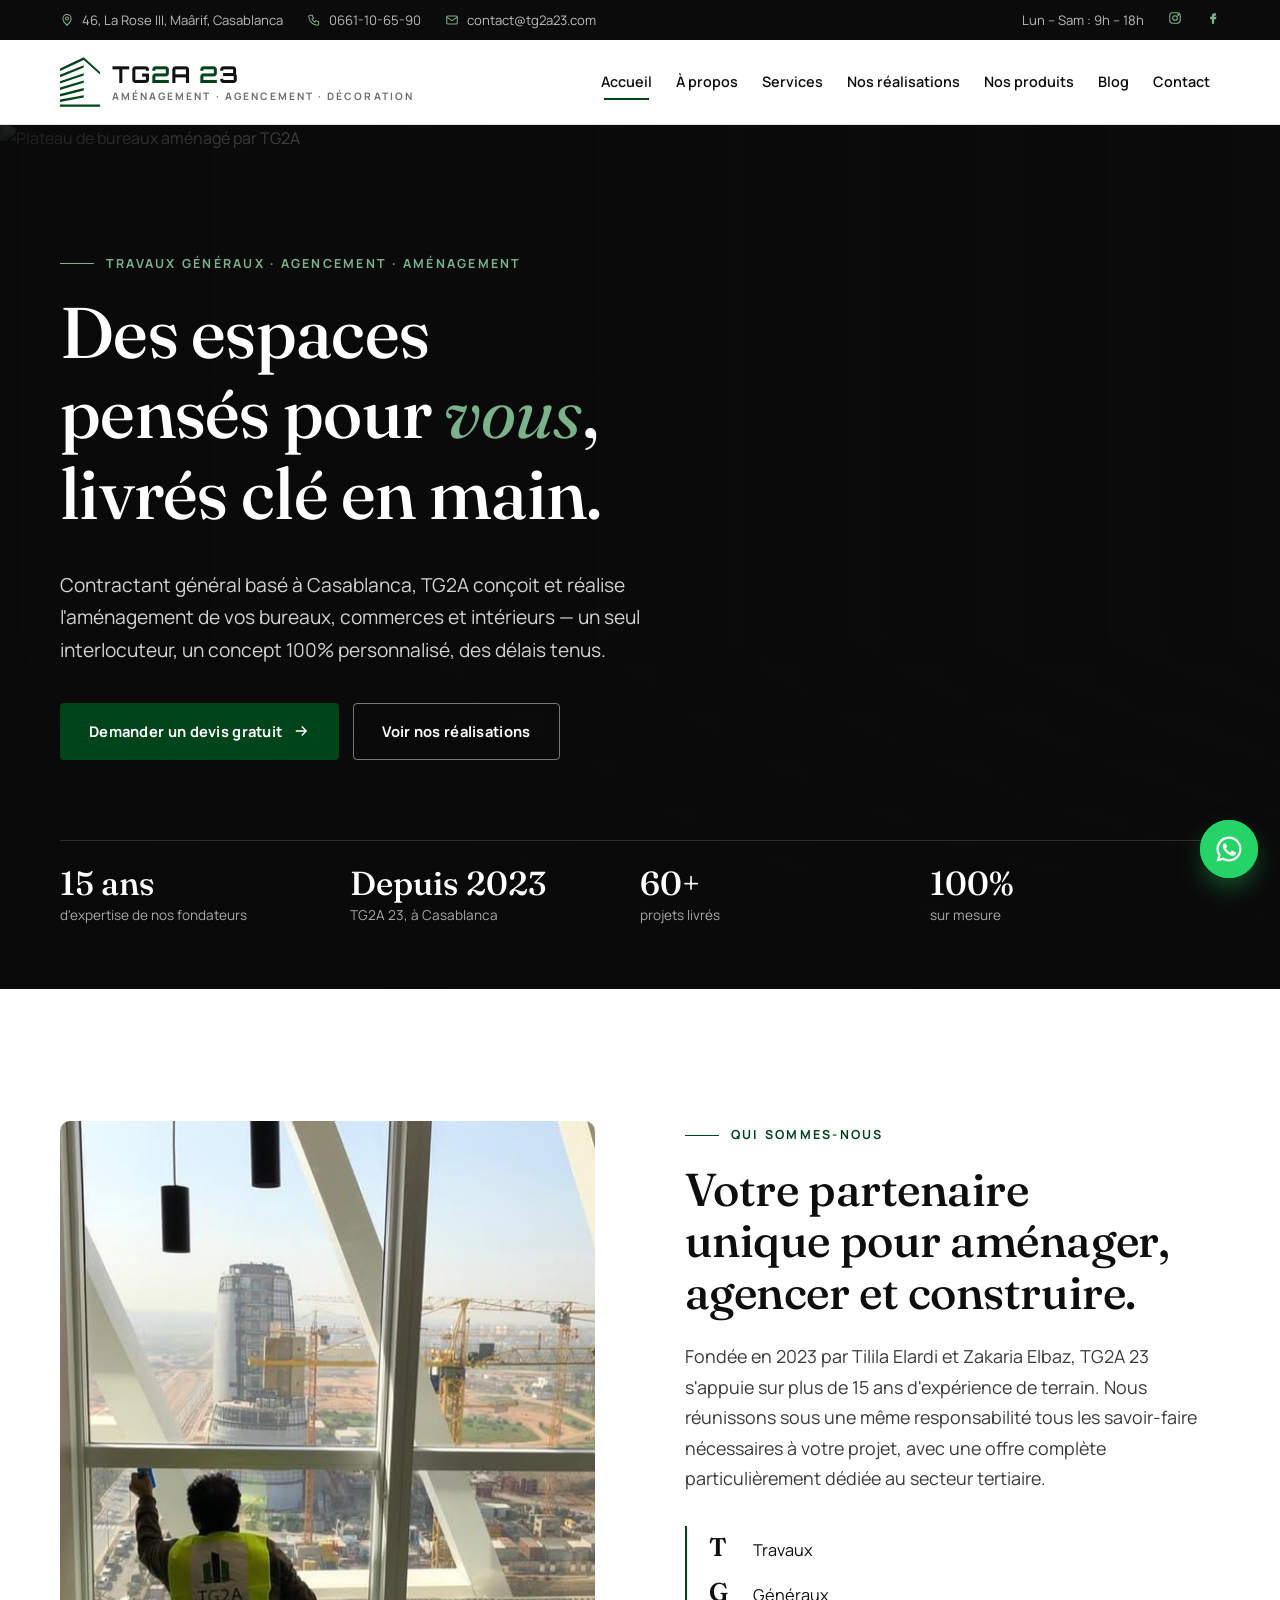
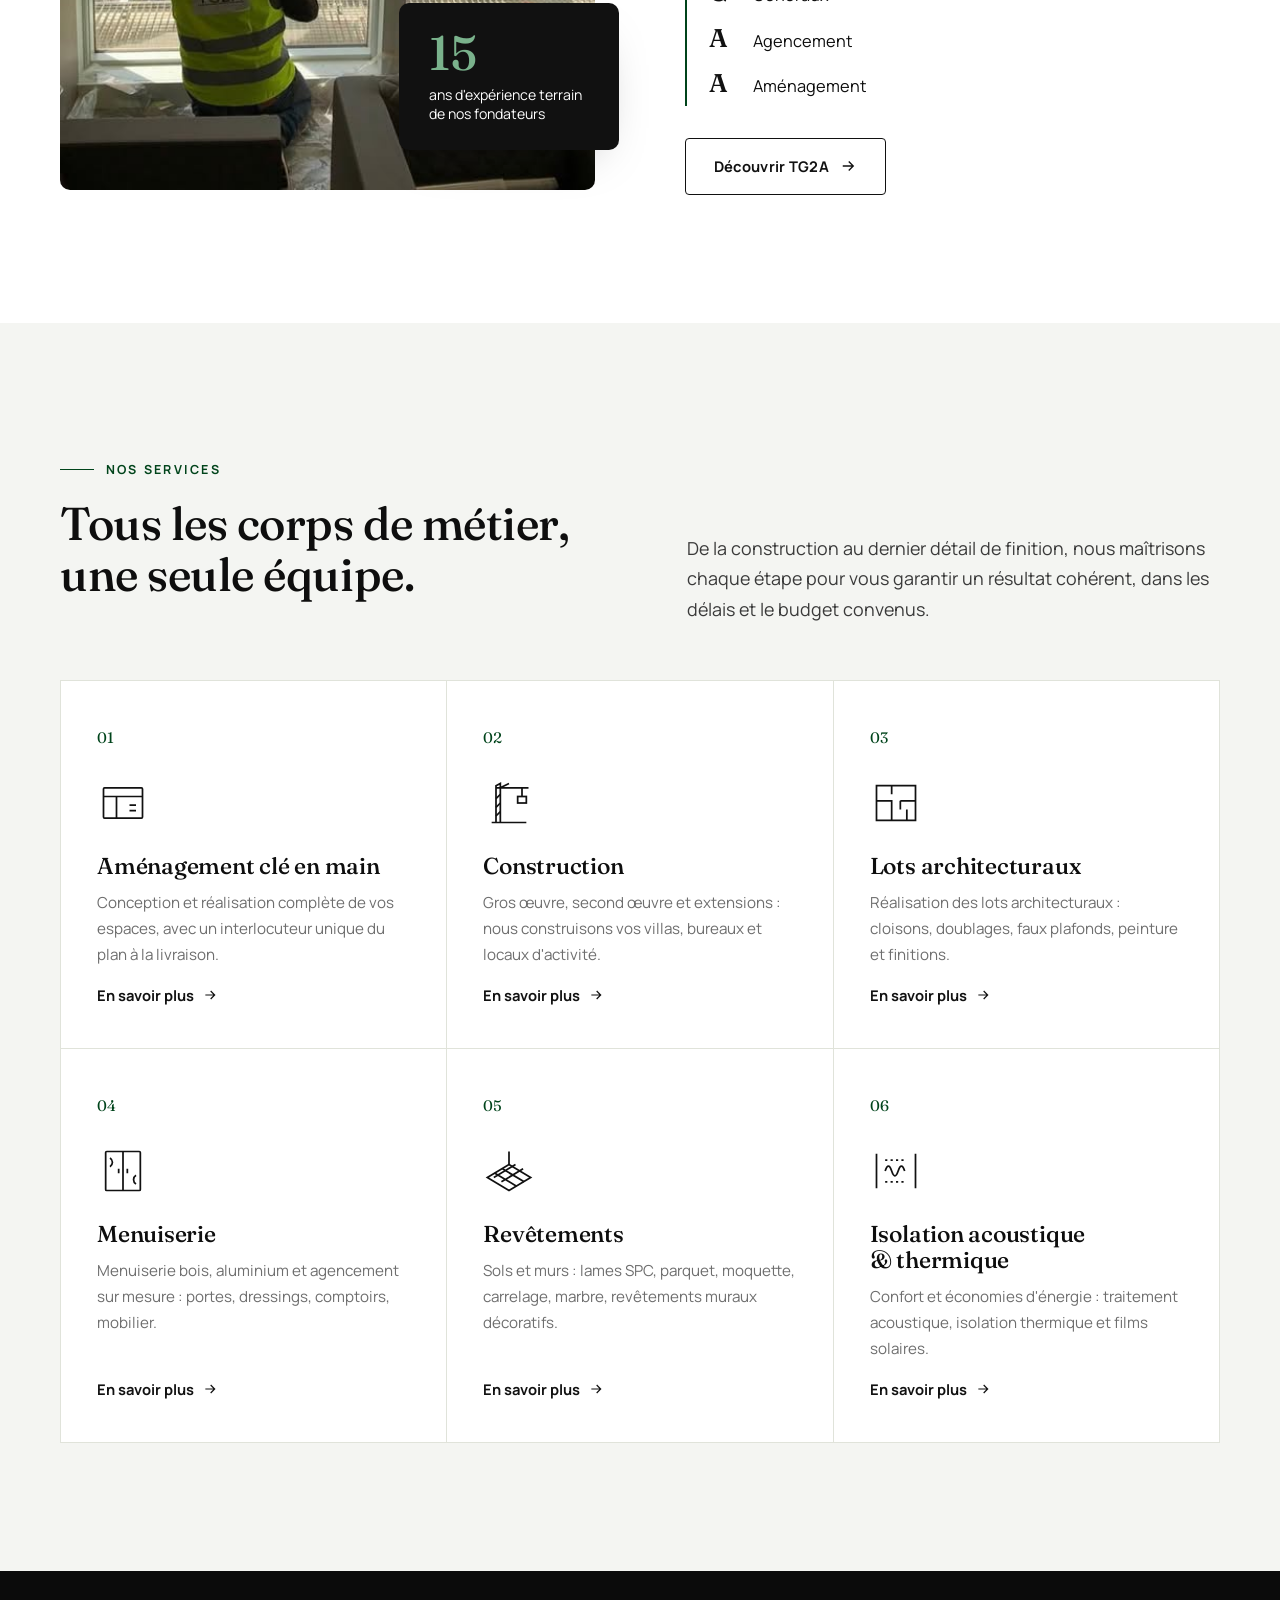
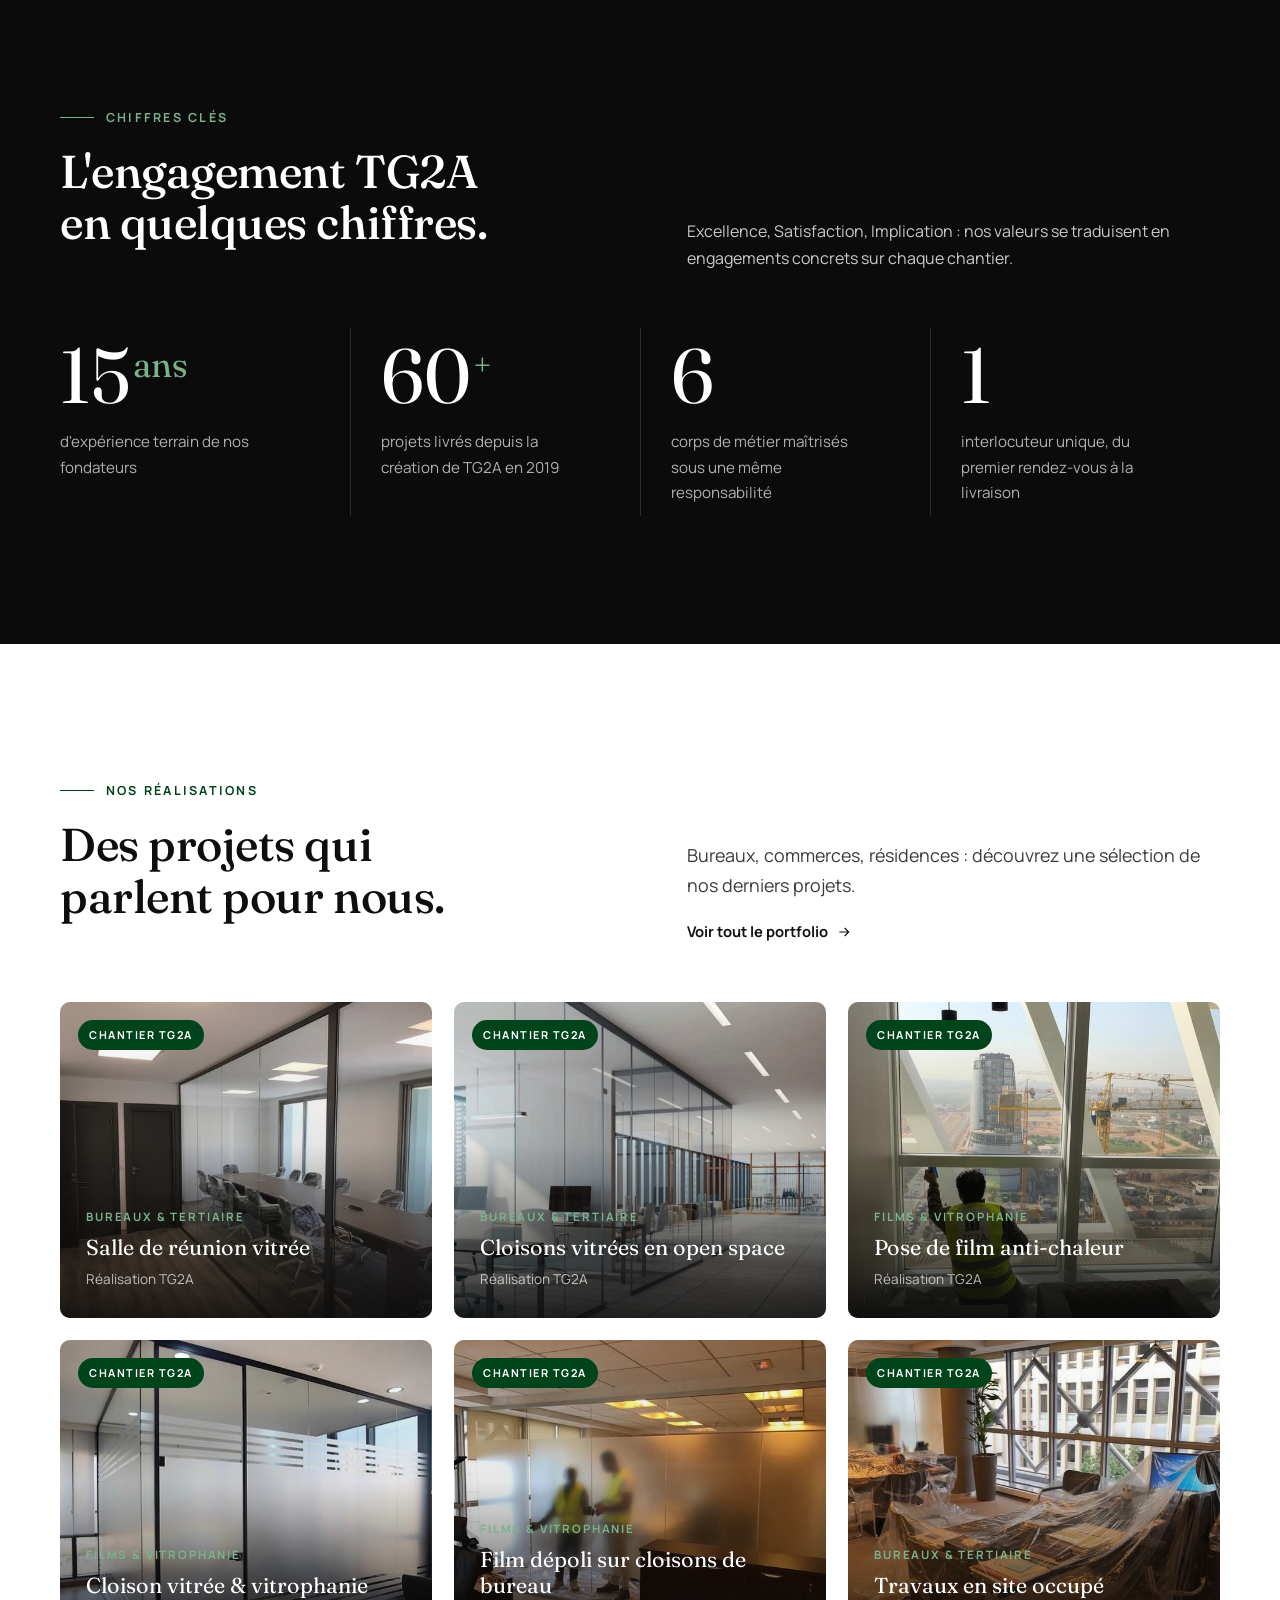
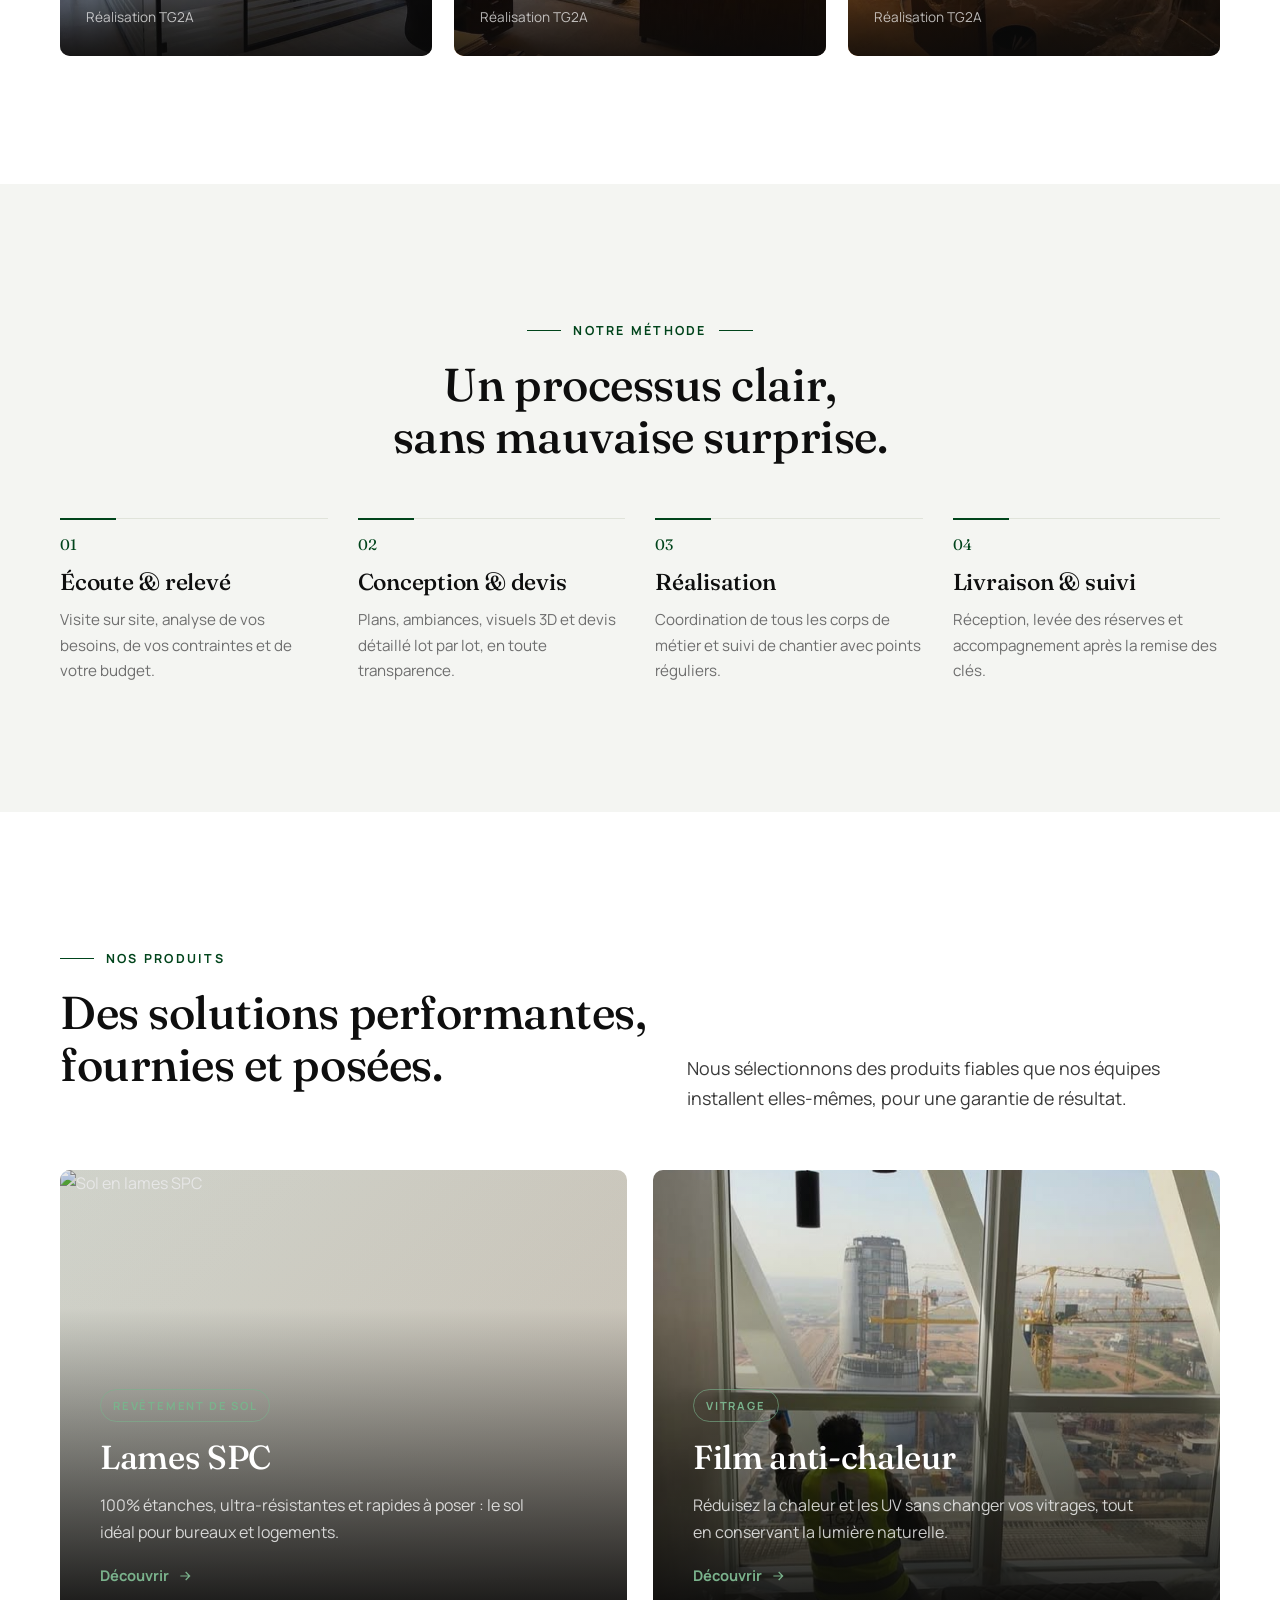
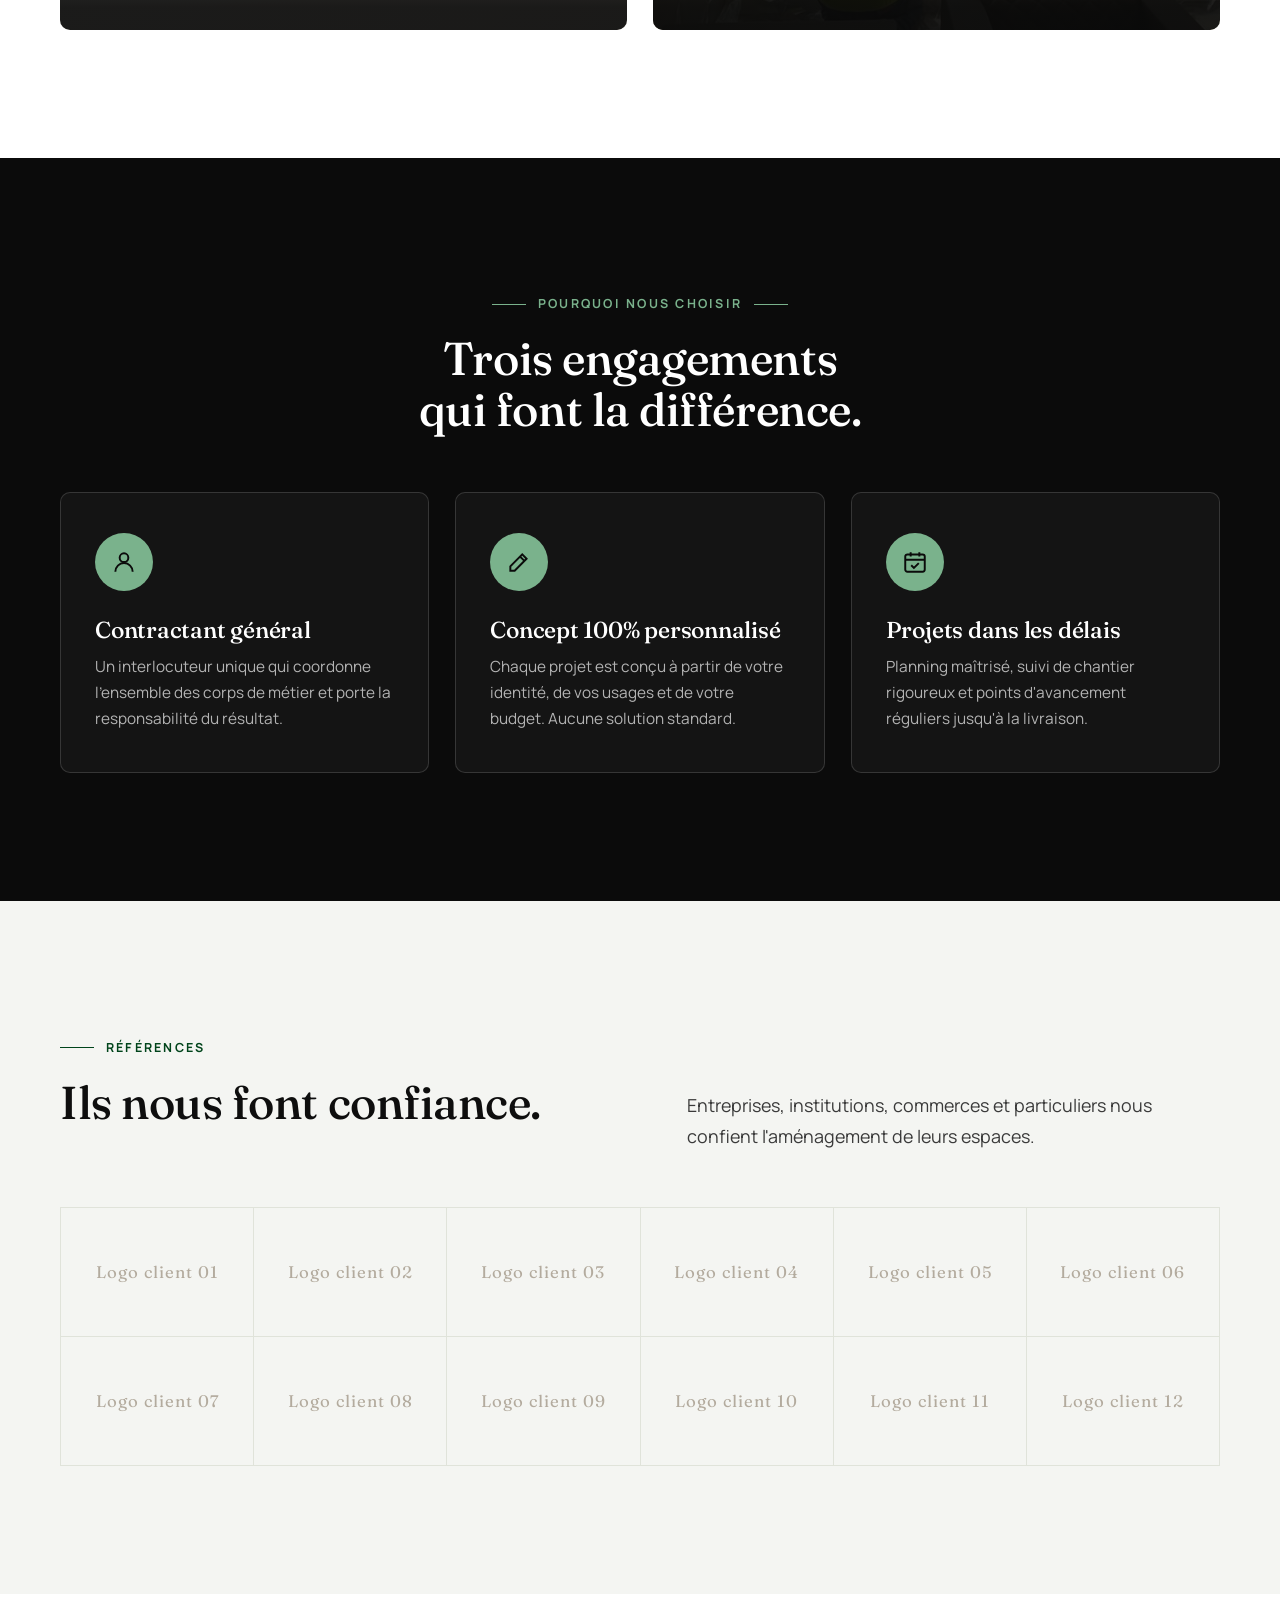
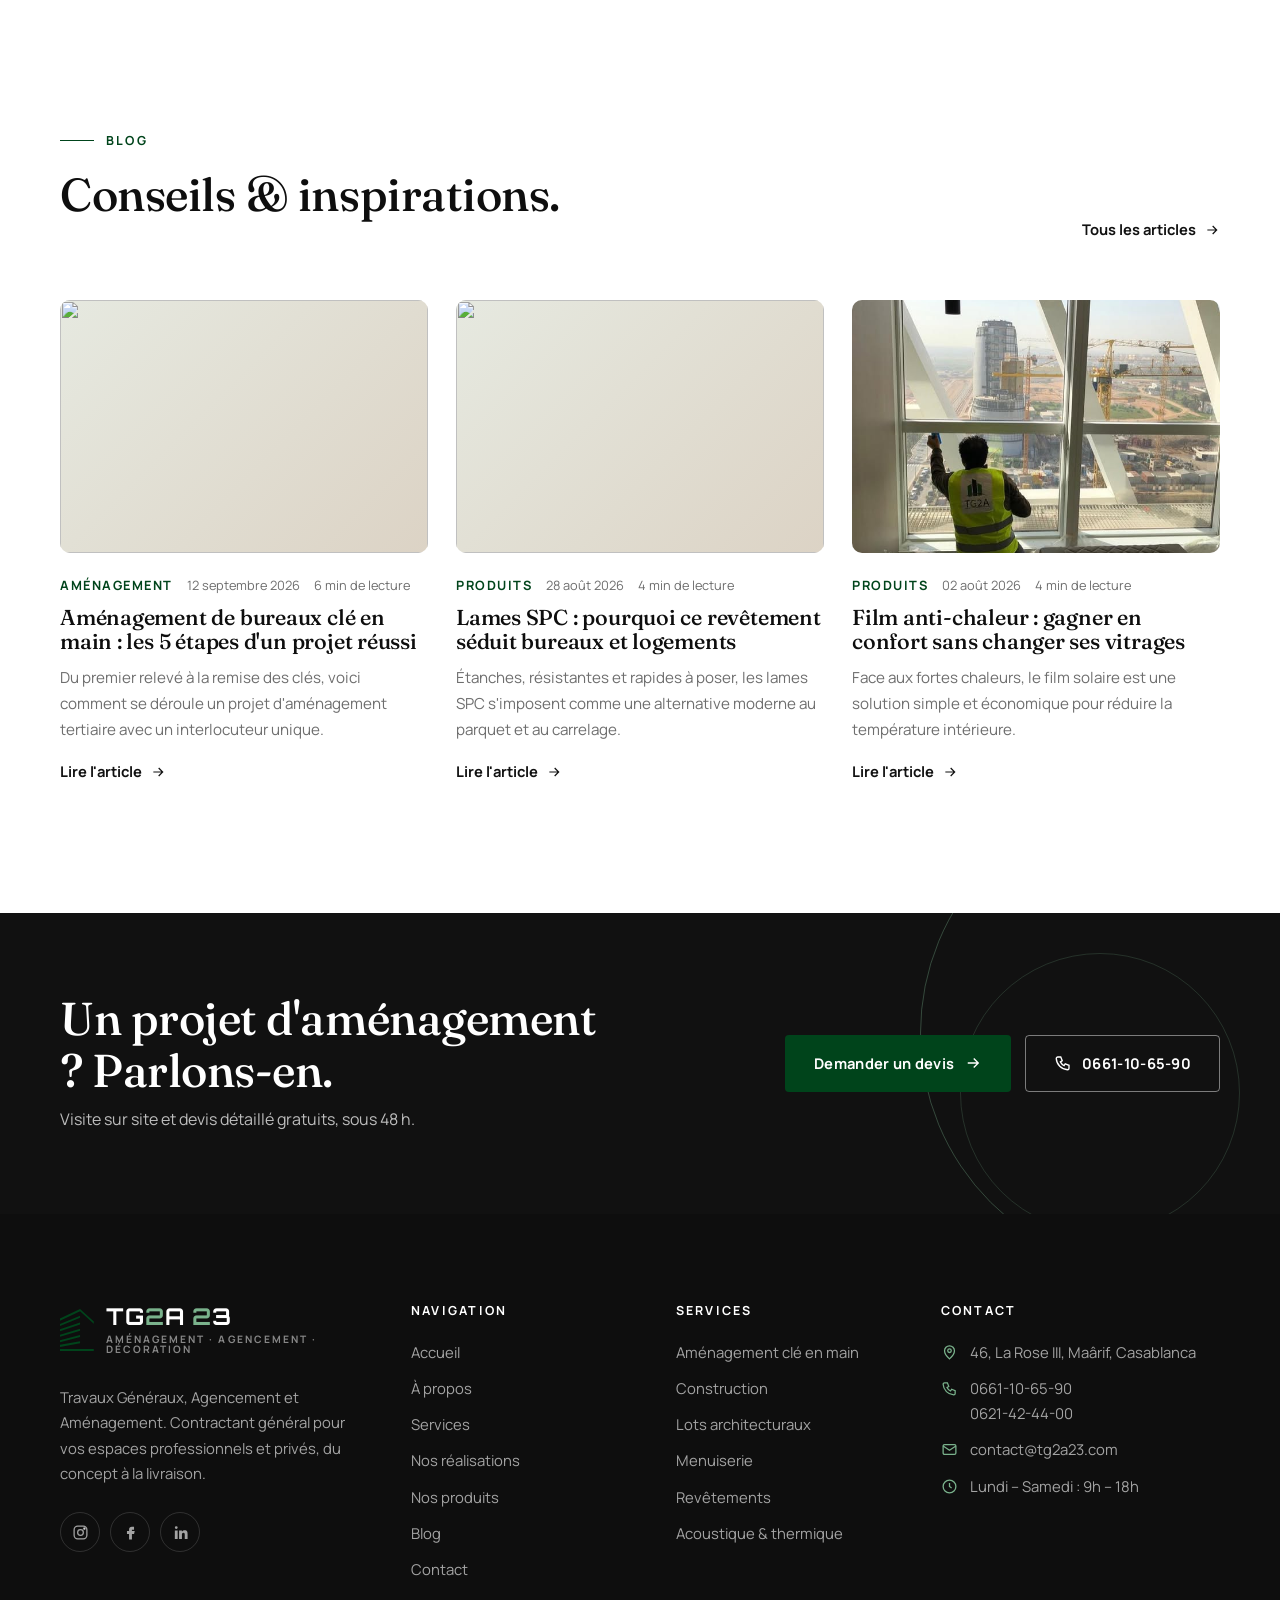
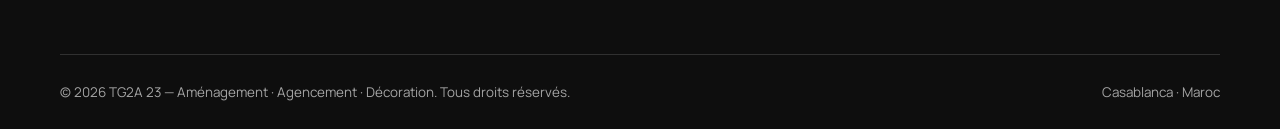
==== commit 427298b2: "Expérience rattachée aux fondateurs, frise chronologique et bloc fondateurs Co-Authored-By: Claude O" ====
--- a/index.html
+++ b/index.html
@@ -4,11 +4,11 @@
 <meta charset="utf-8">
 <meta name="viewport" content="width=device-width, initial-scale=1">
 <title>TG2A — Aménagement & agencement d'espaces clé en main à Casablanca</title>
-<meta name="description" content="TG2A, contractant général à Casablanca : aménagement de bureaux clé en main, construction, menuiserie, revêtements, isolation acoustique et thermique. 15 ans d'expérience.">
+<meta name="description" content="TG2A, contractant général à Casablanca : aménagement de bureaux clé en main, construction, menuiserie, revêtements, isolation acoustique et thermique. Fondée en 2023, portée par 15 ans d'expertise terrain.">
 <meta name="theme-color" content="#111111">
 <meta property="og:type" content="website">
 <meta property="og:title" content="TG2A — Aménagement & agencement d'espaces clé en main à Casablanca">
-<meta property="og:description" content="TG2A, contractant général à Casablanca : aménagement de bureaux clé en main, construction, menuiserie, revêtements, isolation acoustique et thermique. 15 ans d'expérience.">
+<meta property="og:description" content="TG2A, contractant général à Casablanca : aménagement de bureaux clé en main, construction, menuiserie, revêtements, isolation acoustique et thermique. Fondée en 2023, portée par 15 ans d'expertise terrain.">
 <meta property="og:image" content="https://images.unsplash.com/photo-1497366216548-37526070297c?auto=format&fit=crop&w=1200&q=75">
 <meta property="og:locale" content="fr_MA">
 <link rel="icon" href="favicon.svg" type="image/svg+xml">
@@ -22,6 +22,8 @@
 {
   "@context": "https://schema.org",
   "@type": "GeneralContractor",
+  "foundingDate": "2023",
+  "founder": [{ "@type": "Person", "name": "Tilila Elardi" }, { "@type": "Person", "name": "Zakaria Elbaz" }],
   "name": "TG2A 23",
   "logo": "assets/img/logo-tg2a23.svg",
   "description": "Aménagement, agencement et construction clé en main à Casablanca.",
@@ -29,7 +31,7 @@
   "email": "contact@tg2a23.com",
   "address": { "@type": "PostalAddress", "streetAddress": "46, La Rose III, Maârif", "addressLocality": "Casablanca", "addressCountry": "MA" },
   "openingHours": "Mo-Sa 09:00-18:00",
-  "sameAs": ["https://www.instagram.com/tg2a_maroc/", "https://www.facebook.com/Travaux.Generaux.Agencement.Amenagement/"]
+  "sameAs": ["https://www.instagram.com/tg2a.23/", "https://www.facebook.com/Travaux.Generaux.Agencement.Amenagement/"]
 }
 </script>
 </head>
@@ -44,7 +46,7 @@
     </div>
     <div class="topbar__social">
       <span>Lun – Sam : 9h – 18h</span>
-      <a href="https://www.instagram.com/tg2a_maroc/" target="_blank" rel="noopener" aria-label="Instagram"><svg viewBox="0 0 24 24" fill="none" stroke="currentColor" stroke-width="1.8" aria-hidden="true"><rect x="3" y="3" width="18" height="18" rx="5"/><circle cx="12" cy="12" r="4"/><circle cx="17.5" cy="6.5" r="1" fill="currentColor"/></svg></a>
+      <a href="https://www.instagram.com/tg2a.23/" target="_blank" rel="noopener" aria-label="Instagram"><svg viewBox="0 0 24 24" fill="none" stroke="currentColor" stroke-width="1.8" aria-hidden="true"><rect x="3" y="3" width="18" height="18" rx="5"/><circle cx="12" cy="12" r="4"/><circle cx="17.5" cy="6.5" r="1" fill="currentColor"/></svg></a>
       <a href="https://www.facebook.com/Travaux.Generaux.Agencement.Amenagement/" target="_blank" rel="noopener" aria-label="Facebook"><svg viewBox="0 0 24 24" fill="currentColor" aria-hidden="true"><path d="M14 8h3V4h-3a4 4 0 00-4 4v2H7v4h3v8h4v-8h3l1-4h-4V8z"/></svg></a>
     </div>
   </div>
@@ -77,10 +79,10 @@
       <a class="btn btn--ghost" href="realisations.html">Voir nos réalisations</a>
     </div>
     <div class="hero__strip">
-      <div><strong>15 ans</strong><span>d'expérience</span></div>
-      <div><strong>Clé en main</strong><span>du concept à la livraison</span></div>
+      <div><strong>15 ans</strong><span>d'expertise de nos fondateurs</span></div>
+      <div><strong>Depuis 2023</strong><span>TG2A 23, à Casablanca</span></div>
+      <div><strong>60+</strong><span>projets livrés</span></div>
       <div><strong>100%</strong><span>sur mesure</span></div>
-      <div><strong>Délais</strong><span>respectés et garantis</span></div>
     </div>
   </div>
 </section>
@@ -89,12 +91,12 @@
   <div class="container split">
     <div class="split__media reveal">
       <div class="media"><img src="assets/img/tg2a-07.jpg" alt="Technicien TG2A posant un film solaire sur une baie vitrée" loading="lazy"></div>
-      <div class="split__badge"><strong>15</strong><span>années d'expérience au service du tertiaire</span></div>
+      <div class="split__badge"><strong>15</strong><span>ans d'expérience terrain de nos fondateurs</span></div>
     </div>
     <div class="reveal reveal-delay-1">
       <span class="eyebrow">Qui sommes-nous</span>
       <h2>Votre partenaire unique pour aménager, agencer et construire.</h2>
-      <p class="lead">TG2A réunit sous une même responsabilité tous les savoir-faire nécessaires à la réussite de votre projet. Nous accompagnons entreprises et particuliers avec une offre complète, particulièrement dédiée au secteur tertiaire.</p>
+      <p class="lead">Fondée en 2023 par Tilila Elardi et Zakaria Elbaz, TG2A 23 s'appuie sur plus de 15 ans d'expérience de terrain. Nous réunissons sous une même responsabilité tous les savoir-faire nécessaires à votre projet, avec une offre complète particulièrement dédiée au secteur tertiaire.</p>
       <div class="acronym">
         <div><b>T</b>Travaux</div>
         <div><b>G</b>Généraux</div>
@@ -173,8 +175,8 @@
     </div>
     
     <div class="stats ">
-      <div class="stat reveal"><div class="stat__value"><span data-count="15">15</span><sup>ans</sup></div><div class="stat__label">d'expérience professionnelle dans l'aménagement</div></div>
-      <div class="stat reveal reveal-delay-1"><div class="stat__value"><span data-count="100">100</span><sup>%</sup></div><div class="stat__label">de concepts personnalisés, jamais de solution standard</div></div>
+      <div class="stat reveal"><div class="stat__value"><span data-count="15">15</span><sup>ans</sup></div><div class="stat__label">d'expérience terrain de nos fondateurs</div></div>
+      <div class="stat reveal reveal-delay-1"><div class="stat__value"><span data-count="60">60</span><sup>+</sup></div><div class="stat__label">projets livrés depuis la création de TG2A en 2019</div></div>
       <div class="stat reveal reveal-delay-2"><div class="stat__value"><span data-count="6">6</span></div><div class="stat__label">corps de métier maîtrisés sous une même responsabilité</div></div>
       <div class="stat reveal reveal-delay-3"><div class="stat__value"><span data-count="1">1</span></div><div class="stat__label">interlocuteur unique, du premier rendez-vous à la livraison</div></div>
     </div>
@@ -201,7 +203,7 @@
   <button class="lightbox__btn lightbox__close" aria-label="Fermer"><svg viewBox="0 0 24 24" fill="none" stroke="currentColor" stroke-width="1.8"><path d="M6 6l12 12M18 6L6 18"/></svg></button>
   <button class="lightbox__btn lightbox__prev" aria-label="Projet précédent"><svg viewBox="0 0 24 24" fill="none" stroke="currentColor" stroke-width="1.8"><path d="M15 6l-6 6 6 6"/></svg></button>
   <figure class="lightbox__figure">
-    <img src="" alt="">
+    <img alt="">
     <figcaption class="lightbox__caption">
       <div><span class="project__cat" data-lb-cat></span><h3 data-lb-title></h3><p data-lb-desc></p></div>
       <span class="project__meta" data-lb-meta></span>
@@ -321,7 +323,7 @@
         <a class="logo" href="index.html" aria-label="TG2A 23 — accueil"><svg class="logo__mark" viewBox="0 0 50 64" aria-hidden="true"><g fill="#00441b"><path d="M0 15L29.7 1 50 19.5V22.6L29.7 4.4 0 18.4z"/><path d="M0 23L29.7 11V14L0 26z"/><path d="M0 31L29.7 21V24L0 34z"/><path d="M0 39L29.7 30V33L0 42z"/><path d="M0 47L29.7 39.5V42.5L0 50z"/><path d="M0 54L29.7 48.5V51.5L0 57z"/><path d="M0 60H50V63H0z"/></g></svg><span class="logo__text"><span class="logo__name">TG<span class="g">2</span>A <span class="g">2</span>3</span><span class="logo__tag">Aménagement · Agencement · Décoration</span></span></a>
         <p>Travaux Généraux, Agencement et Aménagement. Contractant général pour vos espaces professionnels et privés, du concept à la livraison.</p>
         <div class="socials">
-          <a href="https://www.instagram.com/tg2a_maroc/" target="_blank" rel="noopener" aria-label="Instagram"><svg viewBox="0 0 24 24" fill="none" stroke="currentColor" stroke-width="1.8" aria-hidden="true"><rect x="3" y="3" width="18" height="18" rx="5"/><circle cx="12" cy="12" r="4"/><circle cx="17.5" cy="6.5" r="1" fill="currentColor"/></svg></a>
+          <a href="https://www.instagram.com/tg2a.23/" target="_blank" rel="noopener" aria-label="Instagram"><svg viewBox="0 0 24 24" fill="none" stroke="currentColor" stroke-width="1.8" aria-hidden="true"><rect x="3" y="3" width="18" height="18" rx="5"/><circle cx="12" cy="12" r="4"/><circle cx="17.5" cy="6.5" r="1" fill="currentColor"/></svg></a>
           <a href="https://www.facebook.com/Travaux.Generaux.Agencement.Amenagement/" target="_blank" rel="noopener" aria-label="Facebook"><svg viewBox="0 0 24 24" fill="currentColor" aria-hidden="true"><path d="M14 8h3V4h-3a4 4 0 00-4 4v2H7v4h3v8h4v-8h3l1-4h-4V8z"/></svg></a>
           <a href="#" aria-label="LinkedIn"><svg viewBox="0 0 24 24" fill="currentColor" aria-hidden="true"><path d="M4 9h4v12H4zM6 3a2 2 0 110 4 2 2 0 010-4zM10 9h4v1.7c.6-1 1.9-2 3.8-2 4 0 4.2 2.6 4.2 6V21h-4v-5.5c0-1.4 0-3-1.9-3s-2.1 1.4-2.1 2.9V21h-4z"/></svg></a>
         </div>
--- a/assets/css/style.css
+++ b/assets/css/style.css
@@ -743,5 +743,34 @@
   html { scroll-behavior: auto; }
 }
 
+/* ---------- Frise chronologique (À propos) ---------- */
+.timeline { list-style: none; margin: 0 auto; padding: 0; max-width: 820px; position: relative; }
+.timeline::before { content: ""; position: absolute; left: 146px; top: 8px; bottom: 8px; width: 1px; background: var(--line); }
+.timeline__item { position: relative; display: grid; grid-template-columns: 128px 1fr; gap: 0 38px; padding: 0 0 38px; }
+.timeline__item:last-child { padding-bottom: 0; }
+.timeline__item::before { content: ""; position: absolute; left: 140px; top: 8px; width: 13px; height: 13px; border-radius: 50%; background: var(--white); border: 3px solid var(--brand); }
+.timeline__item:last-child::before { background: var(--brand); }
+.timeline__year { grid-row: span 2; font-family: var(--font-display); font-size: 1.35rem; color: var(--brand); text-align: right; line-height: 1.3; }
+.timeline__item h3 { margin: 0 0 4px; font-size: 1.2rem; }
+.timeline__item p { margin: 0; color: var(--muted); font-size: 0.96rem; }
+
+/* ---------- Fondateurs ---------- */
+.founders { display: grid; grid-template-columns: 1fr 1fr; gap: 26px; }
+.founder { display: flex; gap: 24px; align-items: flex-start; padding: 34px; border: 1px solid var(--line); border-radius: var(--radius-lg); background: var(--white); transition: box-shadow 0.4s var(--ease), transform 0.4s var(--ease); }
+.founder:hover { transform: translateY(-4px); box-shadow: var(--shadow); }
+.founder__avatar { flex-shrink: 0; width: 76px; height: 76px; border-radius: 50%; background: var(--brand); color: var(--white); display: grid; place-items: center; font-family: var(--font-display); font-size: 1.6rem; letter-spacing: 0.04em; }
+.founder h3 { margin: 0 0 2px; }
+.founder__role { font-size: 0.78rem; font-weight: 700; letter-spacing: 0.12em; text-transform: uppercase; color: var(--brand); margin: 0 0 12px; }
+.founder p:last-child { margin: 0; color: var(--text); font-size: 0.97rem; }
+@media (max-width: 1100px) { .founders { grid-template-columns: 1fr; } }
+@media (max-width: 760px) {
+  .timeline::before { left: 6px; }
+  .timeline__item { grid-template-columns: 1fr; padding-left: 34px; padding-bottom: 30px; }
+  .timeline__item::before { left: 0; top: 6px; }
+  .timeline__year { grid-row: auto; text-align: left; font-size: 1.15rem; margin-bottom: 2px; }
+  .founder { flex-direction: column; gap: 16px; padding: 26px; }
+  .founder__avatar { width: 64px; height: 64px; font-size: 1.35rem; }
+}
+
 /* Badge chantier réel */
 .project__badge { position: absolute; top: 18px; left: 18px; z-index: 2; font-size: 0.68rem; font-weight: 700; letter-spacing: 0.14em; text-transform: uppercase; background: var(--sand-dark); color: var(--white); padding: 6px 11px; border-radius: 999px; }
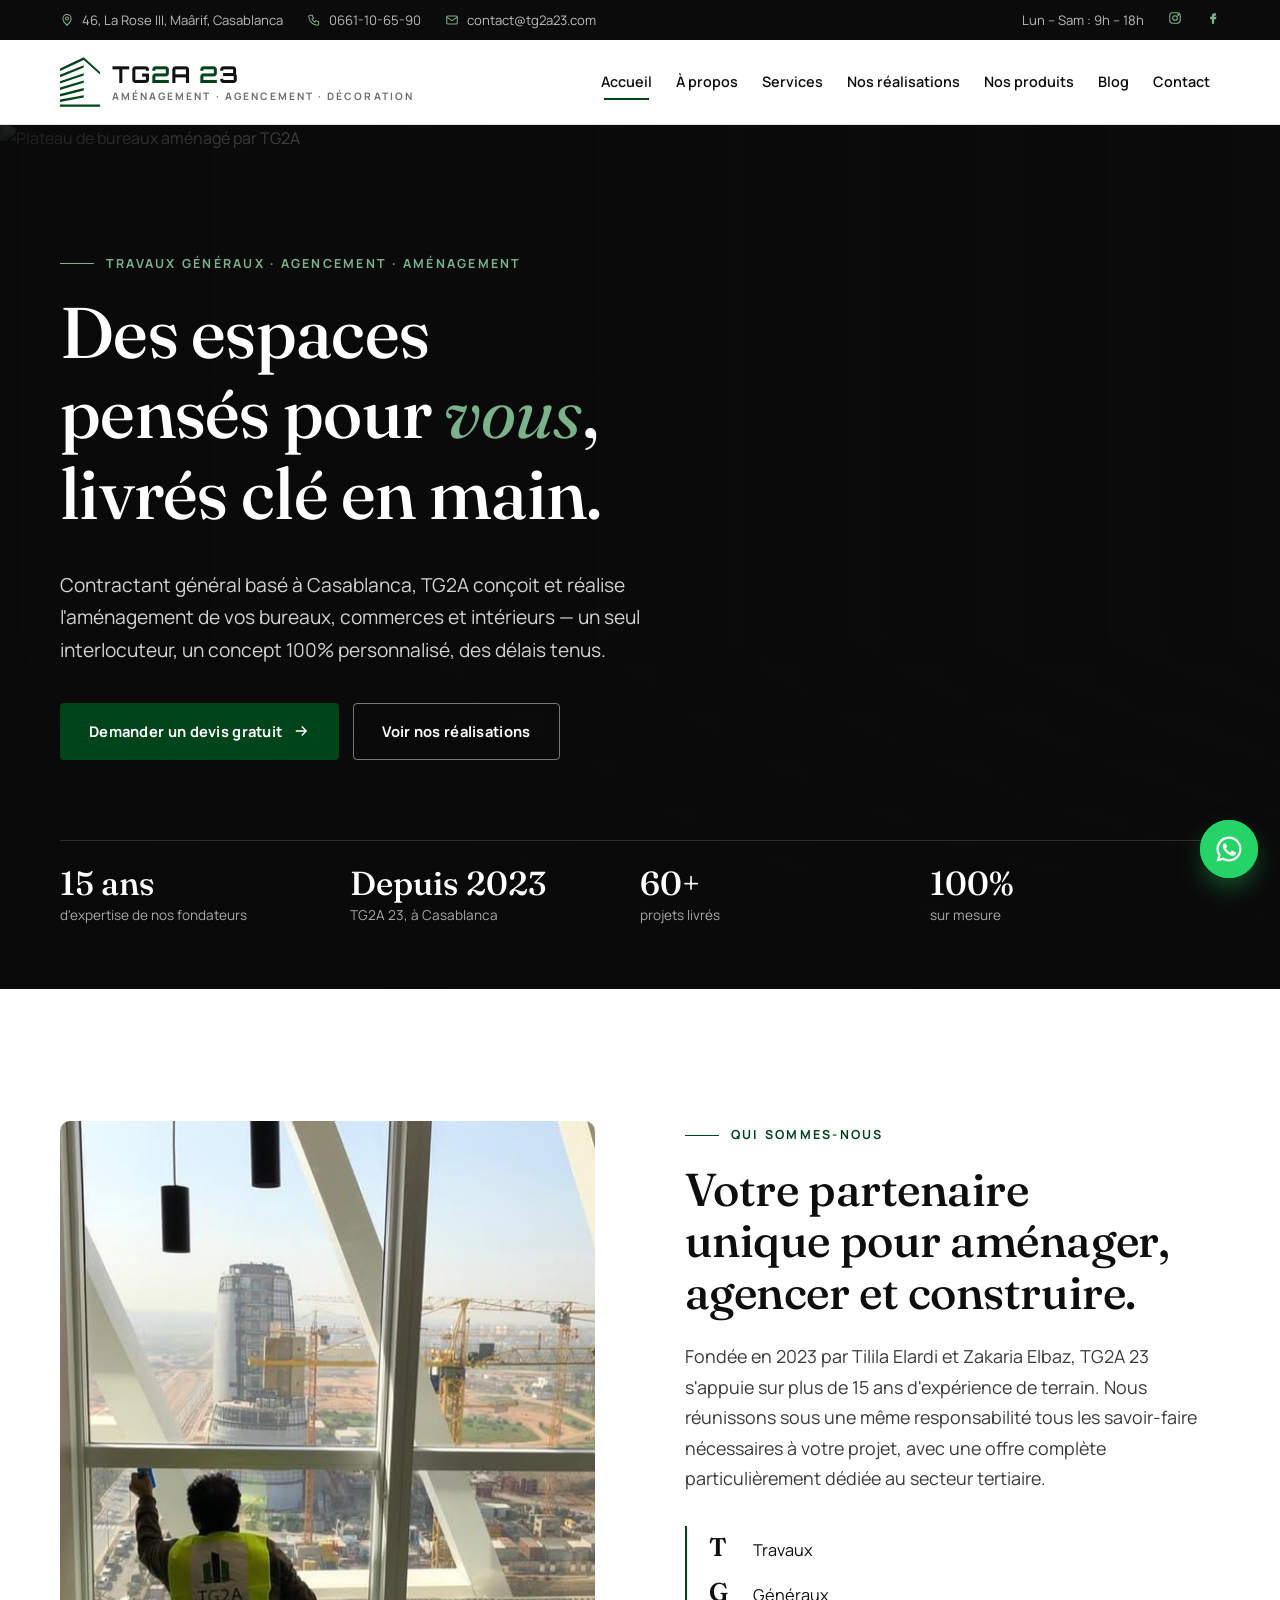
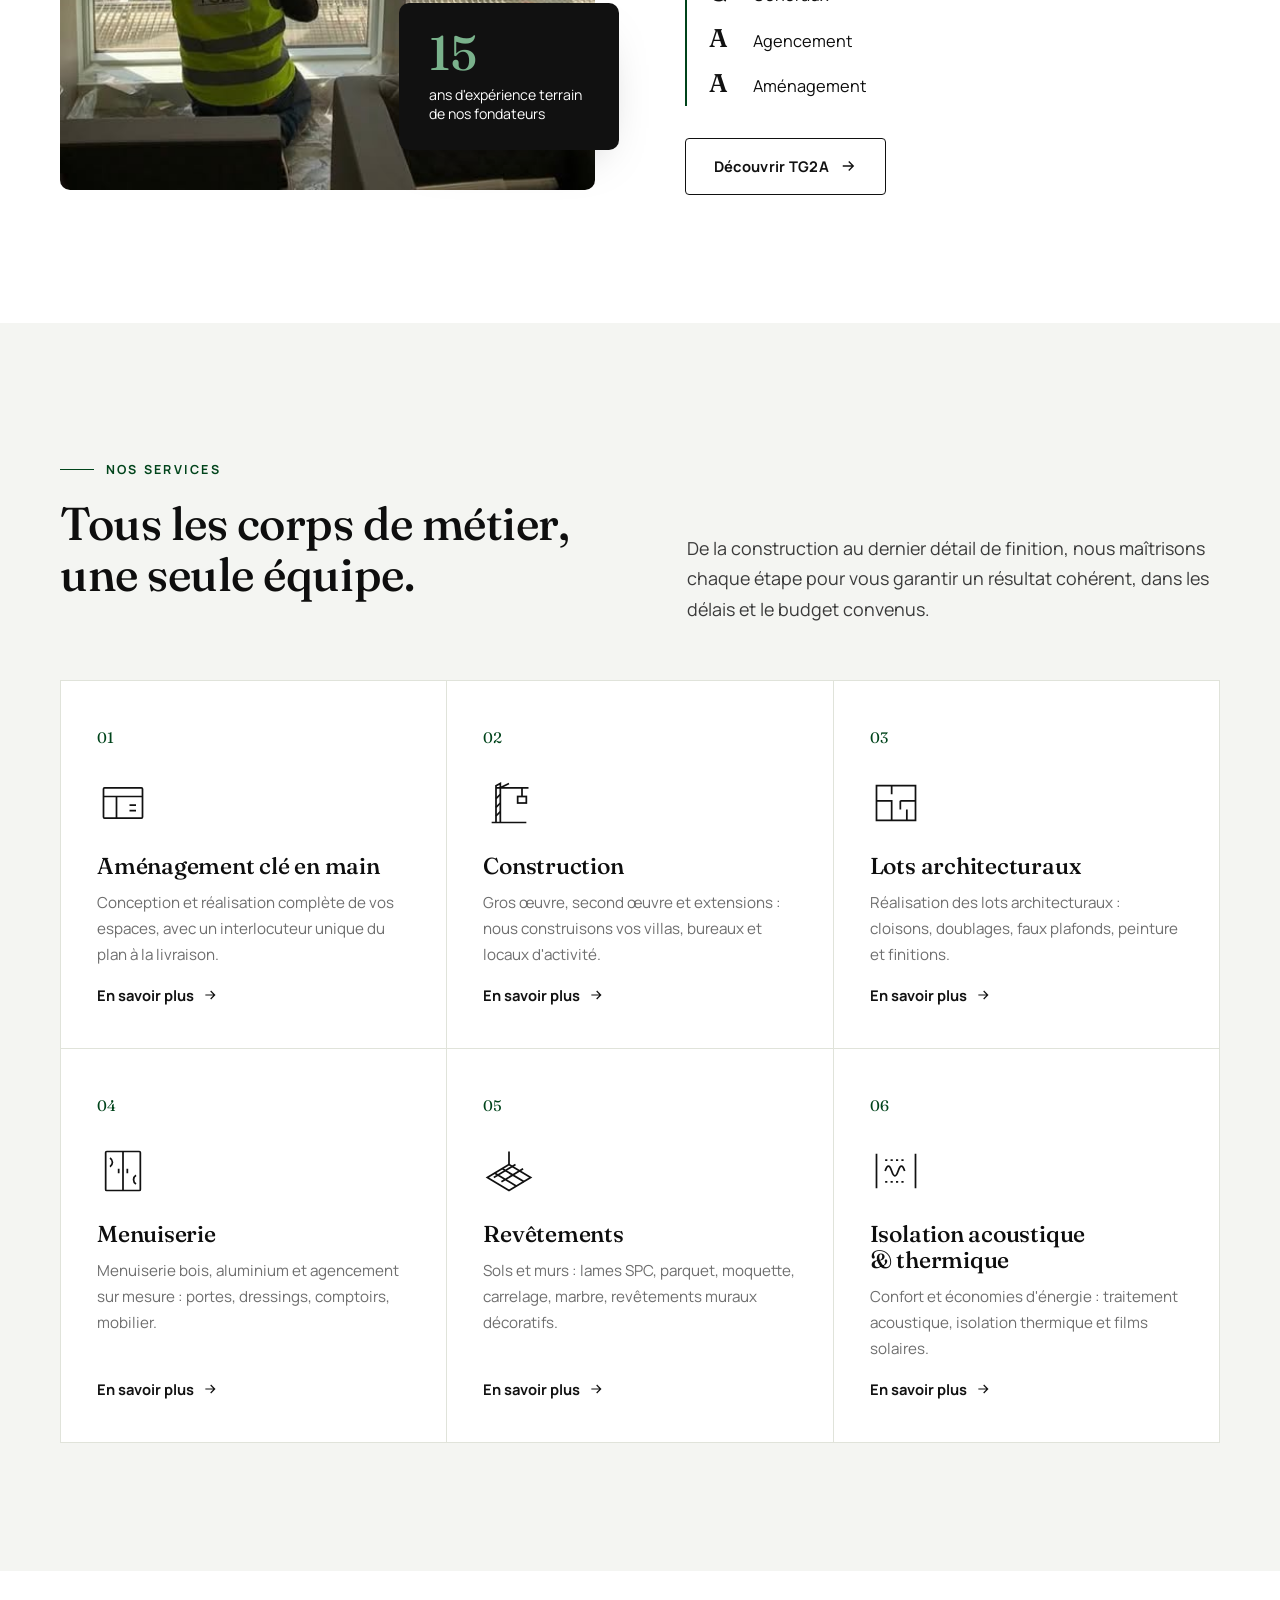
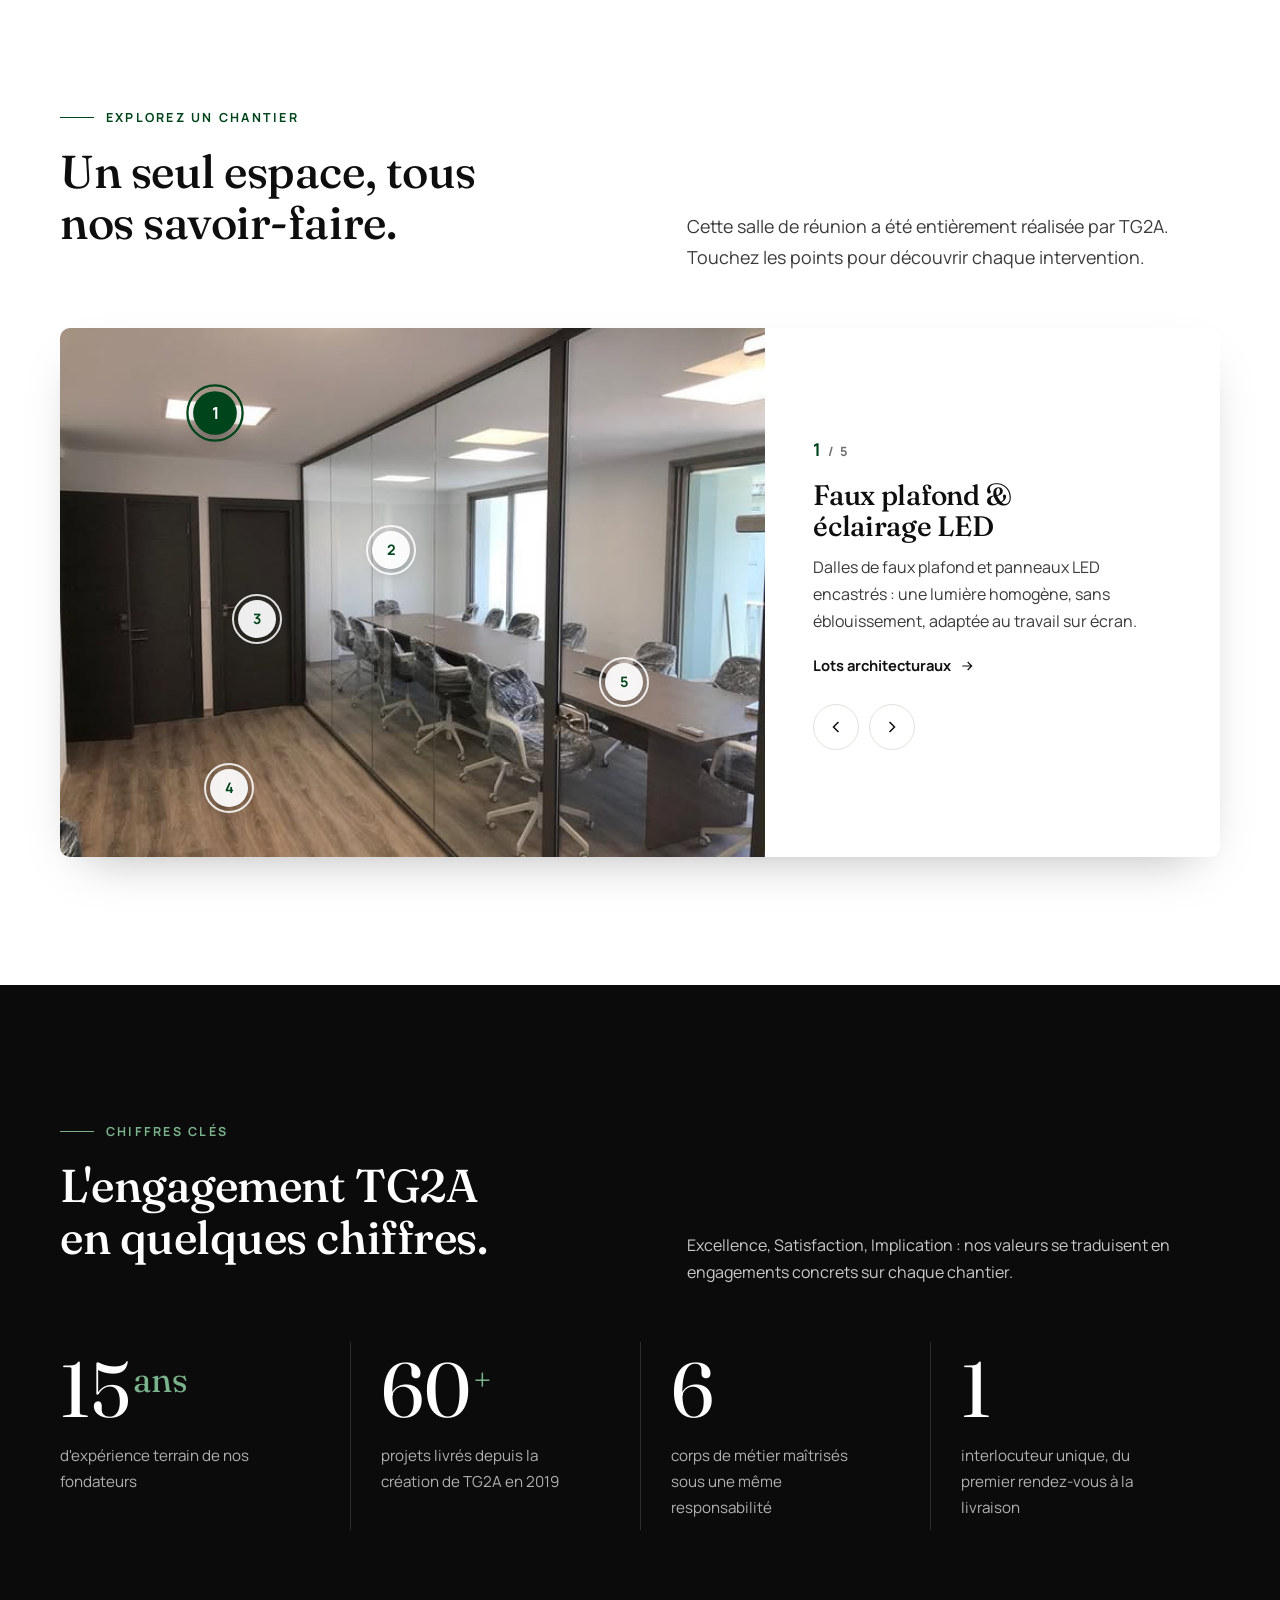
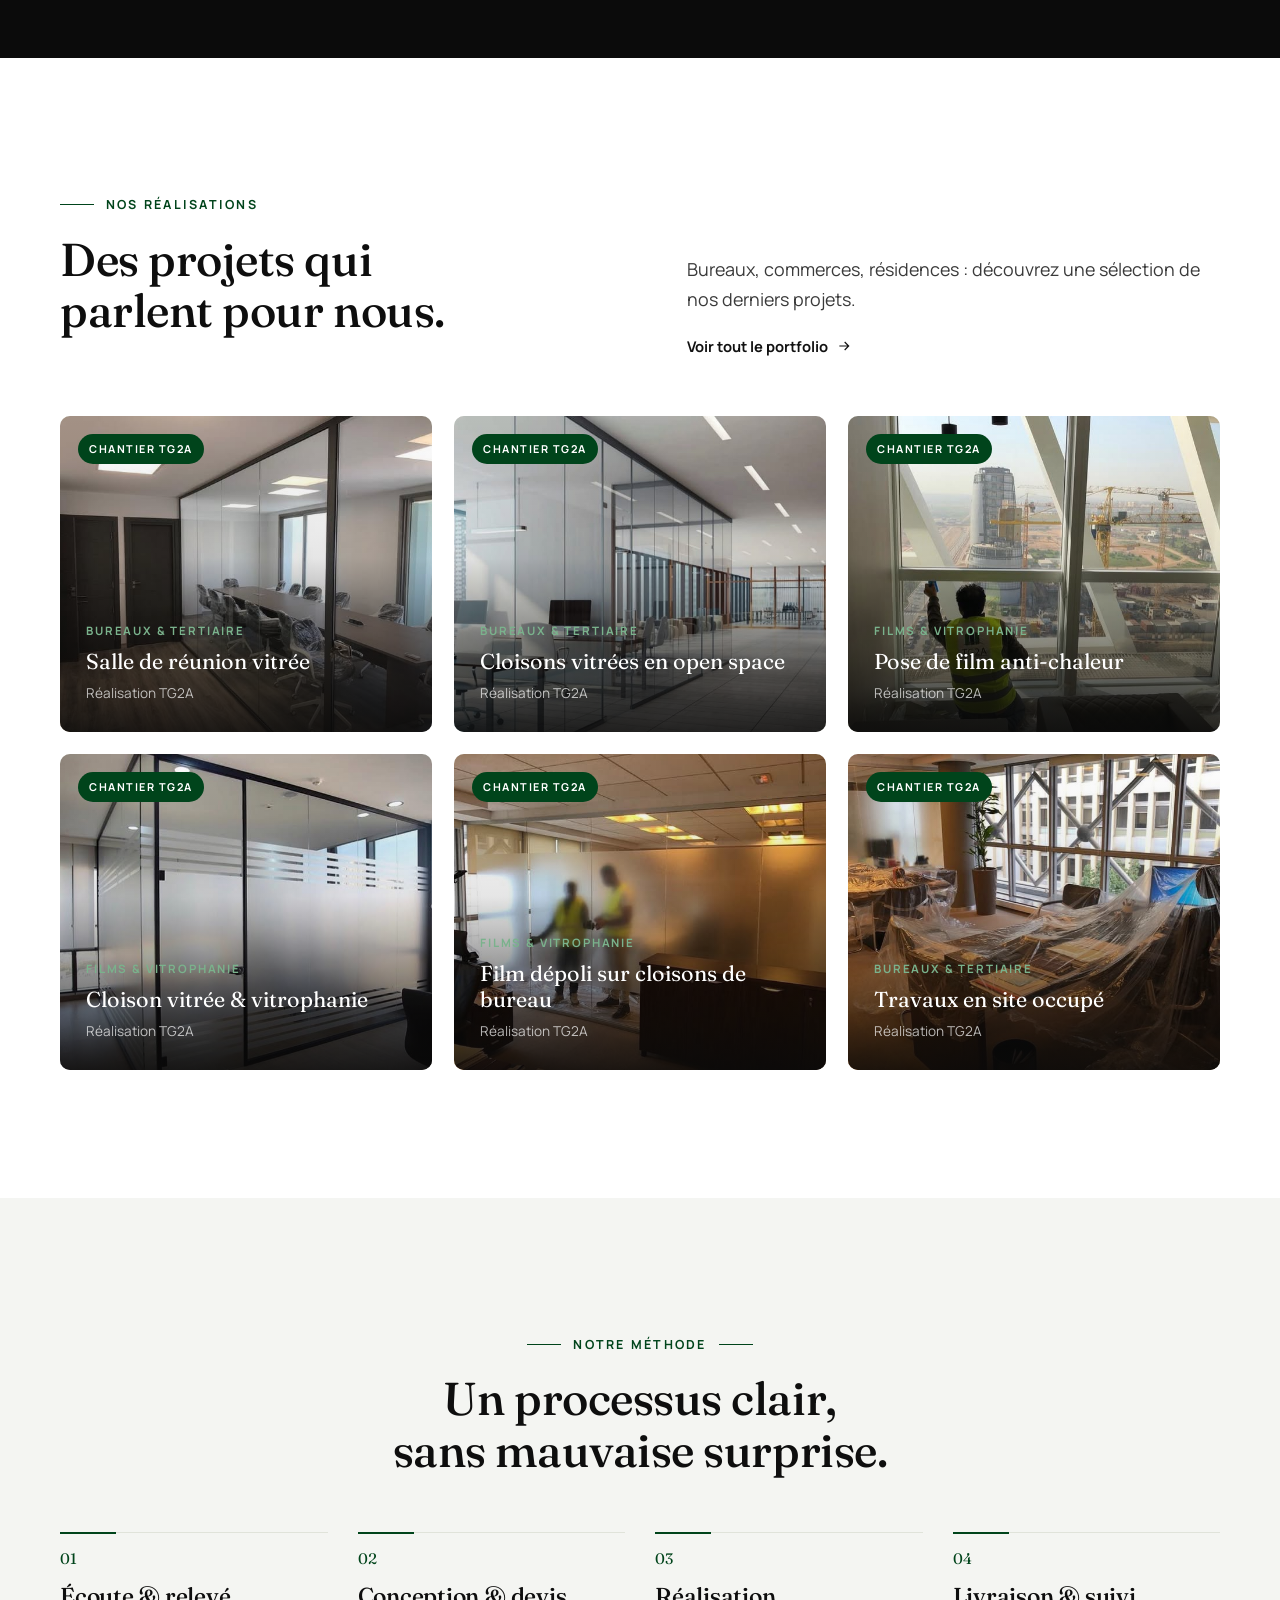
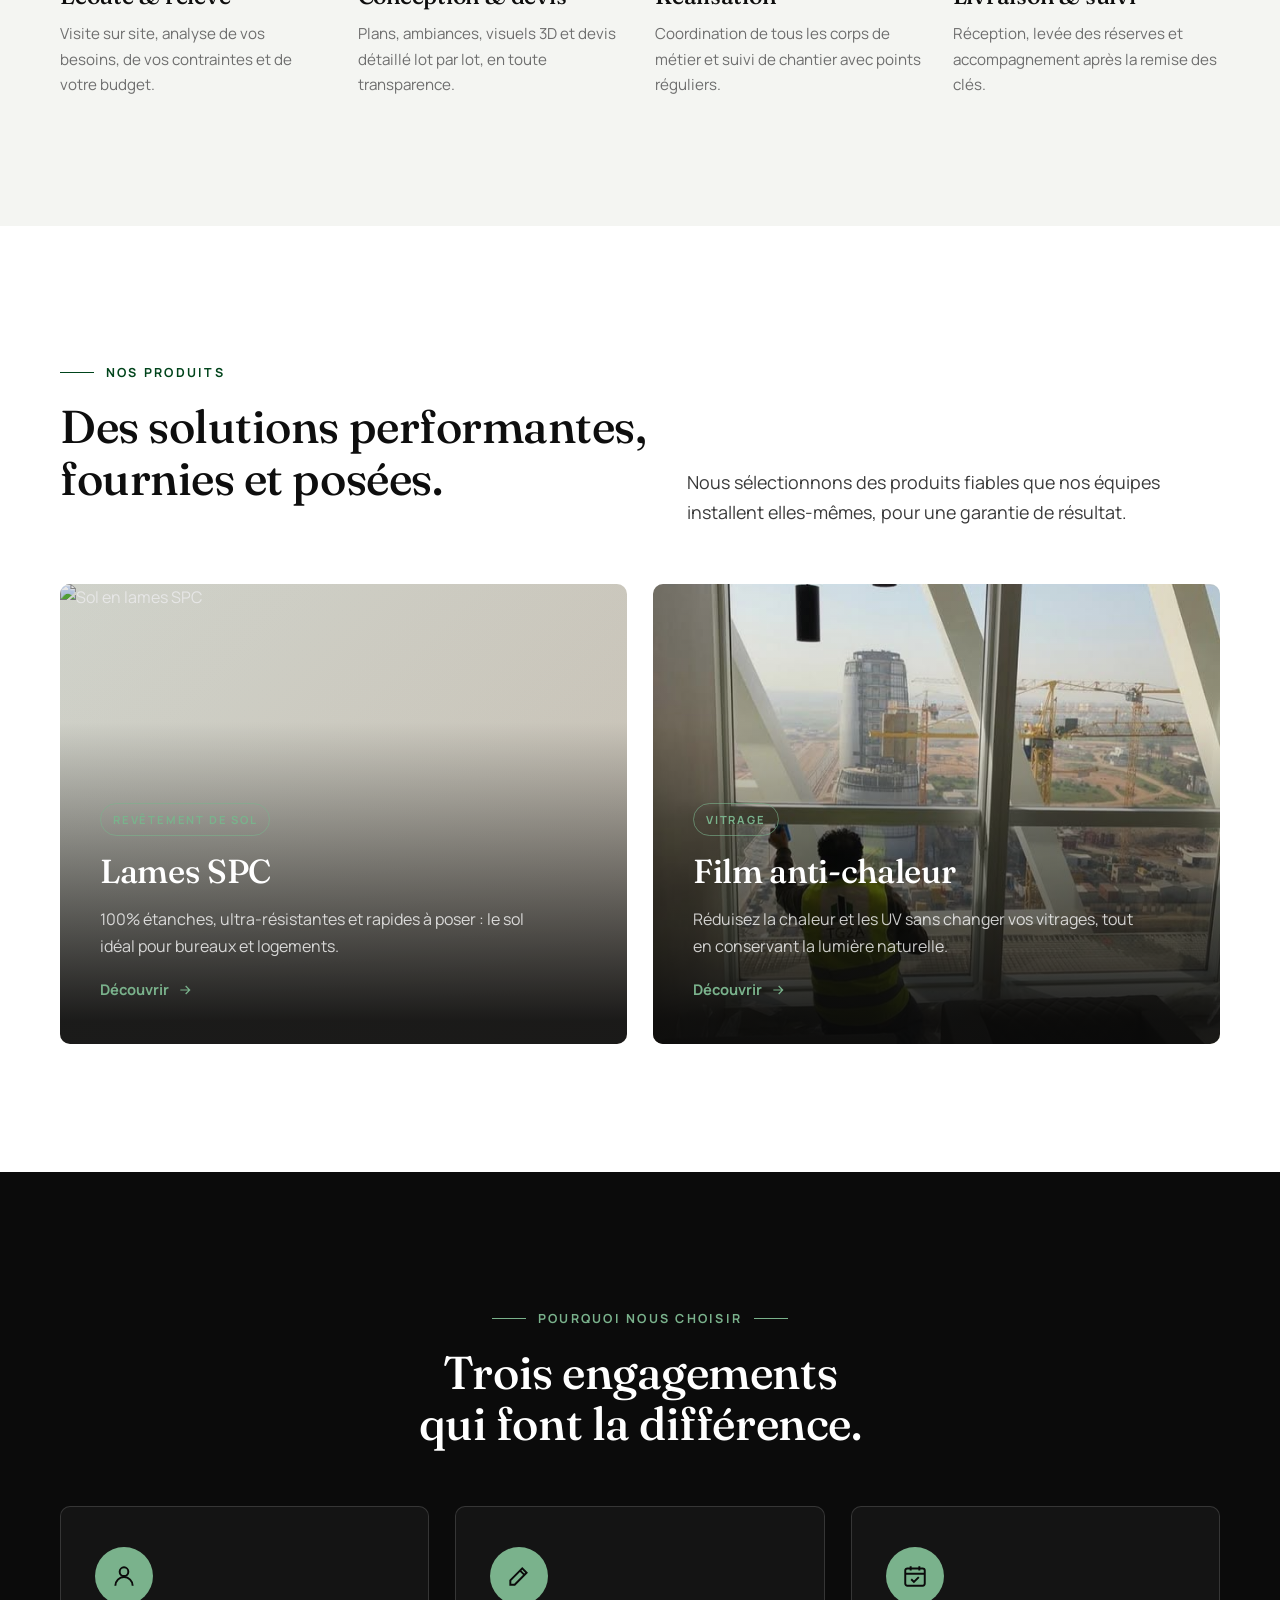
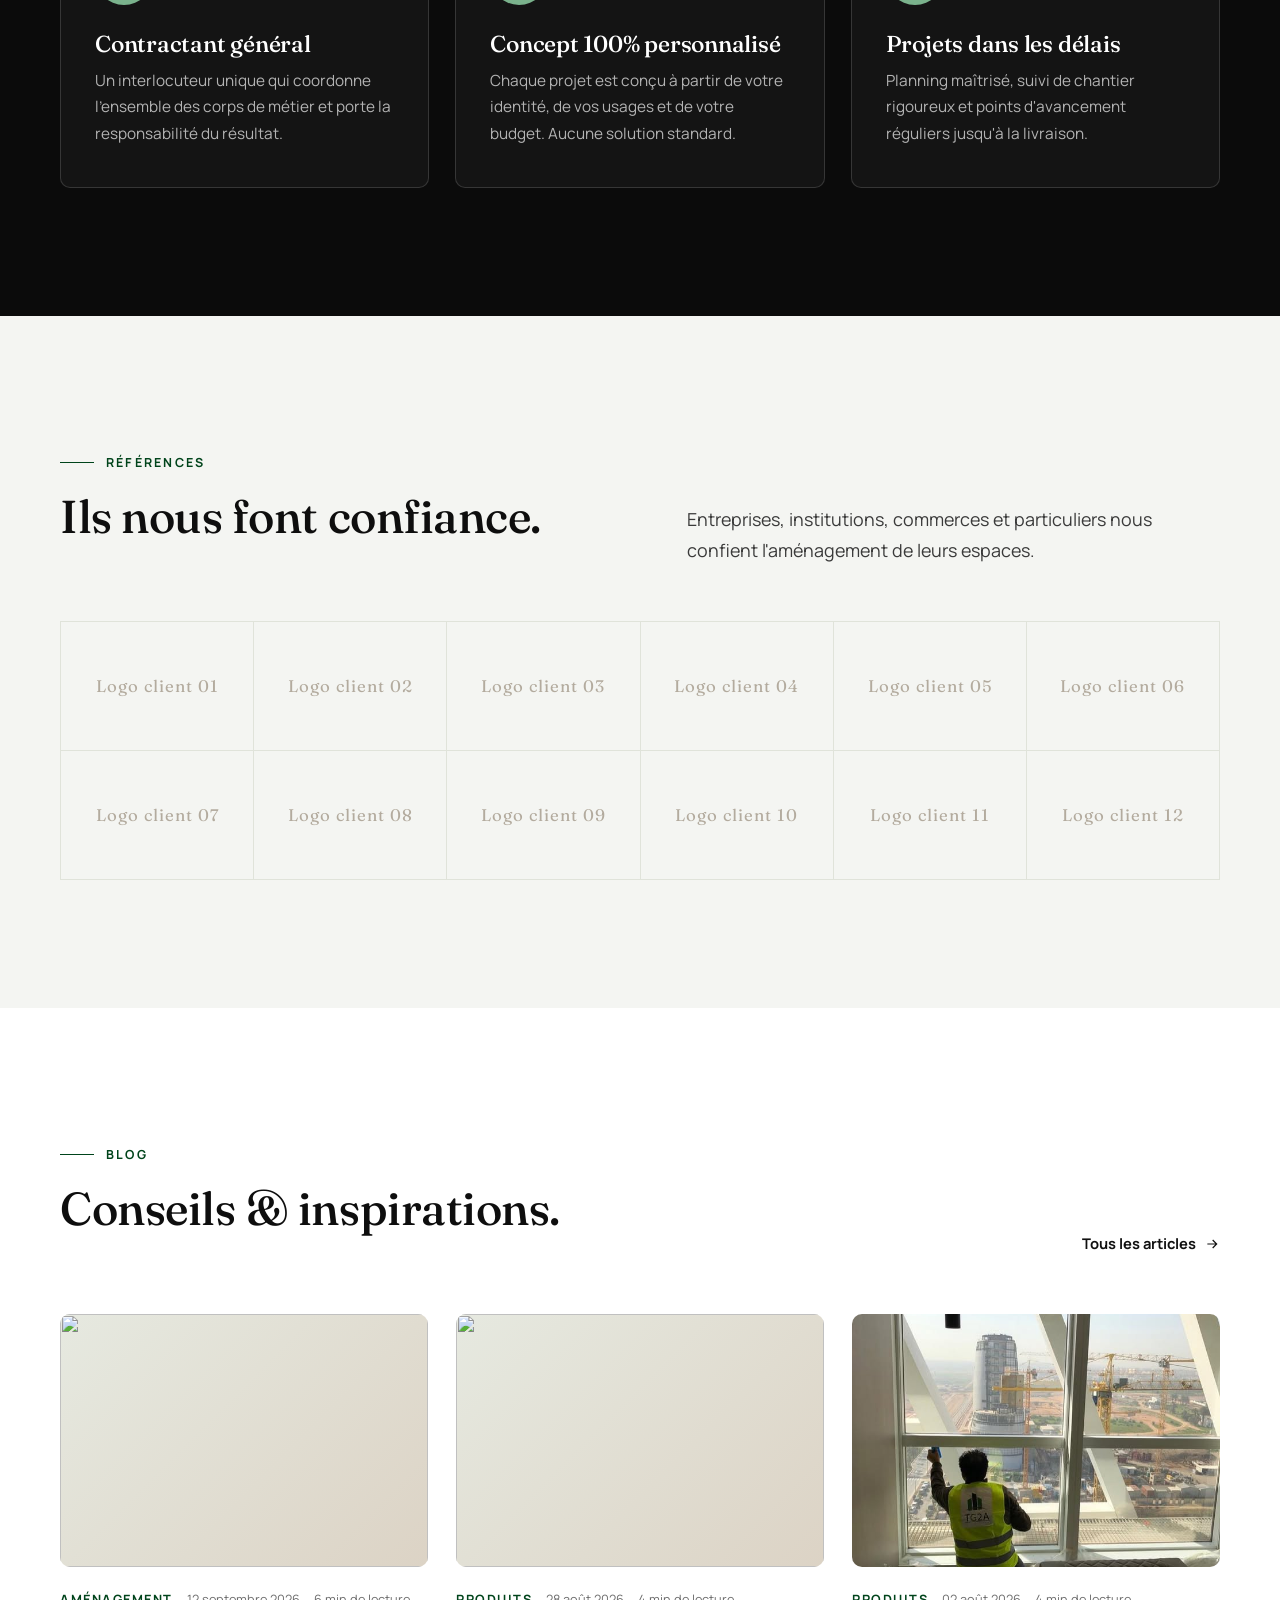
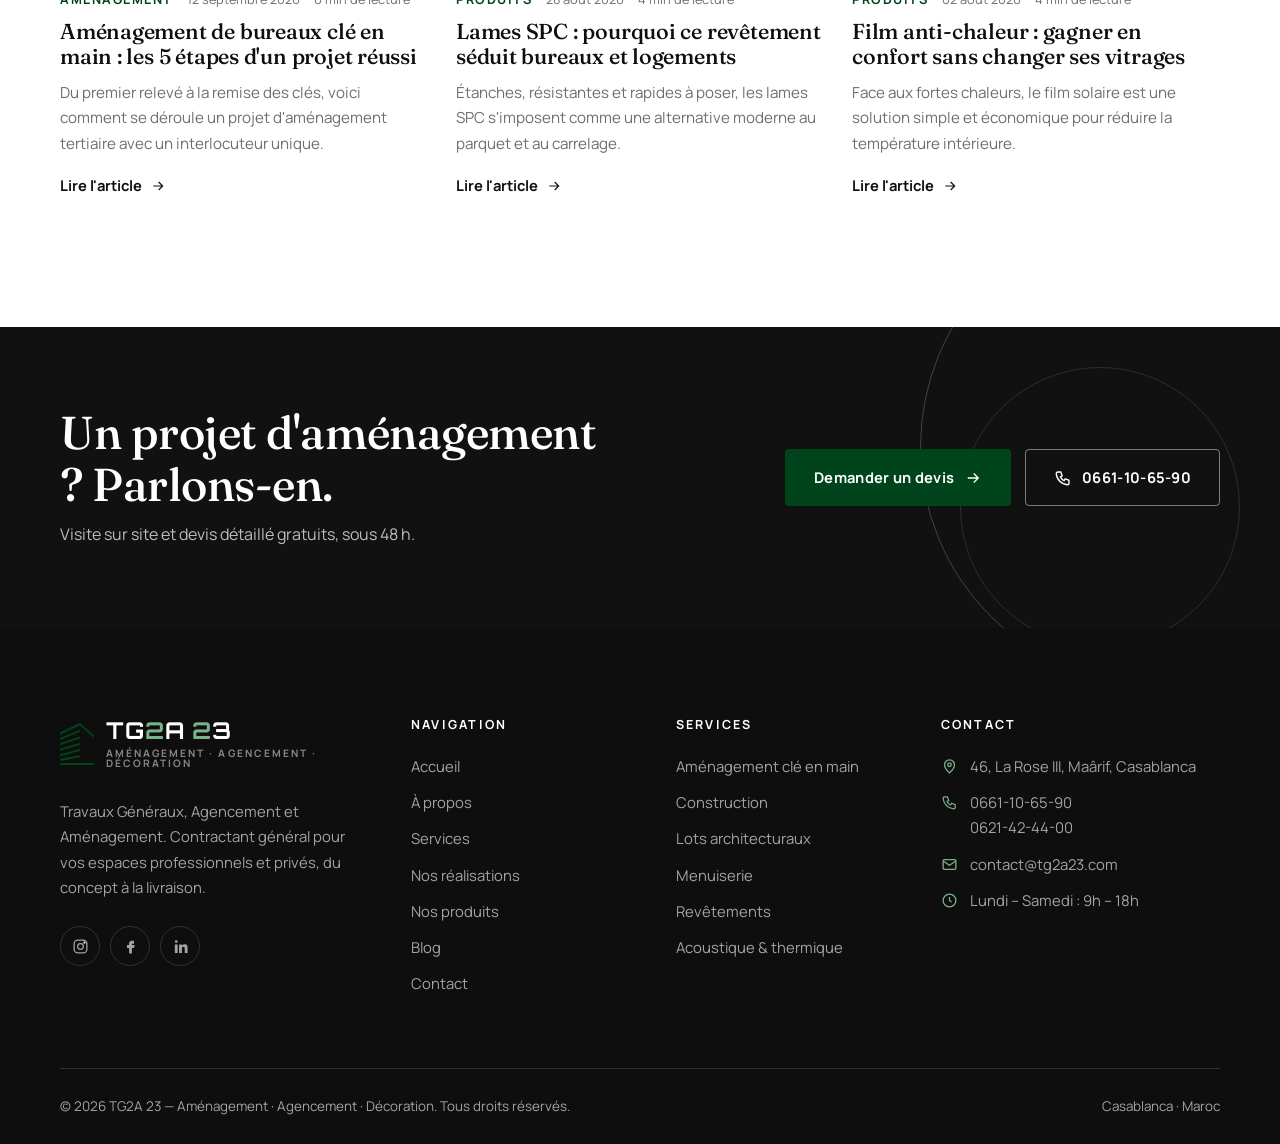
==== commit d7e9b07c: "Ajoute photo à points, simulateur de film et estimation express Co-Authored-By: Claude Opus 5 <norep" ====
--- a/index.html
+++ b/index.html
@@ -164,6 +164,39 @@
   </div>
 </section>
 
+
+<section class="section">
+  <div class="container">
+    <div class="section-head">
+      <div class="reveal">
+        <span class="eyebrow">Explorez un chantier</span>
+        <h2>Un seul espace, tous nos savoir-faire.</h2>
+      </div>
+      <p class="lead reveal reveal-delay-1">Cette salle de réunion a été entièrement réalisée par TG2A. Touchez les points pour découvrir chaque intervention.</p>
+    </div>
+    <div class="hotspots reveal" data-hotspots>
+      <div class="hotspots__media">
+        <img src="assets/img/tg2a-06.jpg" alt="Salle de réunion vitrée réalisée par TG2A" loading="lazy">
+        <button class="hotspot is-active" style="left:22%;top:16%" data-title="Faux plafond & éclairage LED" data-text="Dalles de faux plafond et panneaux LED encastrés : une lumière homogène, sans éblouissement, adaptée au travail sur écran." data-link="services.html#lots" data-link-text="Lots architecturaux" aria-label="Faux plafond & éclairage LED"><span>1</span></button>
+        <button class="hotspot" style="left:47%;top:42%" data-title="Cloison vitrée toute hauteur" data-text="Vitrage sur profils fins, du sol au plafond : la salle est isolée du bruit sans perdre la lumière naturelle du plateau." data-link="services.html#lots" data-link-text="Cloisons & lots architecturaux" aria-label="Cloison vitrée toute hauteur"><span>2</span></button>
+        <button class="hotspot" style="left:28%;top:55%" data-title="Portes & menuiseries intérieures" data-text="Blocs-portes assortis à l'ensemble, posés et ajustés par nos menuisiers pour une finition nette." data-link="services.html#menuiserie" data-link-text="Menuiserie" aria-label="Portes & menuiseries intérieures"><span>3</span></button>
+        <button class="hotspot" style="left:24%;top:87%" data-title="Revêtement de sol" data-text="Sol stratifié aspect bois clair : chaleureux, résistant au passage et rapide à poser. Alternative étanche : les lames SPC." data-link="produits.html#spc" data-link-text="Lames SPC" aria-label="Revêtement de sol"><span>4</span></button>
+        <button class="hotspot" style="left:80%;top:67%" data-title="Mobilier & installation" data-text="Table de réunion et sièges livrés, montés et protégés jusqu'à la remise des clés : vous entrez, tout est prêt." data-link="services.html#amenagement" data-link-text="Aménagement clé en main" aria-label="Mobilier & installation"><span>5</span></button>
+      </div>
+      <div class="hotspots__panel" aria-live="polite">
+        <span class="hotspots__count"><b data-hs-num>1</b> / 5</span>
+        <h3 data-hs-title>Faux plafond & éclairage LED</h3>
+        <p data-hs-text>Dalles de faux plafond et panneaux LED encastrés : une lumière homogène, sans éblouissement, adaptée au travail sur écran.</p>
+        <a class="link-arrow" data-hs-link href="services.html#lots"><span data-hs-link-text>Lots architecturaux</span> <svg viewBox="0 0 24 24" fill="none" stroke="currentColor" stroke-width="1.8" aria-hidden="true"><path d="M5 12h14M13 6l6 6-6 6"/></svg></a>
+        <div class="hotspots__nav">
+          <button class="hotspots__btn" data-hs-prev aria-label="Point précédent"><svg viewBox="0 0 24 24" fill="none" stroke="currentColor" stroke-width="1.8"><path d="M15 6l-6 6 6 6"/></svg></button>
+          <button class="hotspots__btn" data-hs-next aria-label="Point suivant"><svg viewBox="0 0 24 24" fill="none" stroke="currentColor" stroke-width="1.8"><path d="M9 6l6 6-6 6"/></svg></button>
+        </div>
+      </div>
+    </div>
+  </div>
+</section>
+
 <section class="section section--navy">
   <div class="container">
     <div class="section-head">
@@ -361,6 +394,7 @@
 </footer>
 <a class="whatsapp" href="https://wa.me/212661106590?text=Bonjour%20TG2A%2C%20je%20souhaite%20un%20devis." target="_blank" rel="noopener" aria-label="Discuter sur WhatsApp"><svg viewBox="0 0 24 24" fill="currentColor" aria-hidden="true"><path d="M12 2a10 10 0 00-8.6 15.1L2 22l5-1.3A10 10 0 1012 2zm0 18.2a8.2 8.2 0 01-4.2-1.2l-.3-.2-3 .8.8-2.9-.2-.3A8.2 8.2 0 1112 20.2zm4.5-6.1c-.2-.1-1.5-.7-1.7-.8s-.4-.1-.6.1-.7.8-.8 1-.3.2-.5.1a6.7 6.7 0 01-3.3-2.9c-.3-.4.3-.4.8-1.4a.5.5 0 000-.5l-.8-1.8c-.2-.5-.4-.4-.6-.4h-.5a1 1 0 00-.7.3 3 3 0 00-.9 2.2 5.2 5.2 0 001.1 2.7 11.8 11.8 0 004.5 4c1.7.7 2.3.8 3.2.6a2.7 2.7 0 001.8-1.3 2.2 2.2 0 00.1-1.3c0-.1-.2-.2-.5-.3z"/></svg></a>
 <script src="assets/js/data.js"></script>
+<script src="assets/js/interactive.js"></script>
 <script src="assets/js/main.js"></script>
 </body>
 </html>
--- a/assets/css/style.css
+++ b/assets/css/style.css
@@ -117,9 +117,9 @@
 .btn--primary:hover { background: var(--white); color: var(--ink); }
 .btn--navy { background: var(--navy); color: var(--white); }
 .btn--navy:hover { background: var(--brand); color: var(--white); }
-.btn--ghost { border-color: rgba(255, 255, 255, 0.45); color: var(--white); }
+.btn--ghost { background: transparent; border-color: rgba(255, 255, 255, 0.45); color: var(--white); }
 .btn--ghost:hover { background: var(--white); color: var(--ink); border-color: var(--white); }
-.btn--outline { border-color: var(--navy); color: var(--navy); }
+.btn--outline { background: transparent; border-color: var(--navy); color: var(--navy); }
 .btn--outline:hover { background: var(--navy); color: var(--white); }
 
 .link-arrow { display: inline-flex; align-items: center; gap: 8px; font-weight: 700; color: var(--navy); font-size: 0.92rem; }
@@ -774,3 +774,92 @@
 
 /* Badge chantier réel */
 .project__badge { position: absolute; top: 18px; left: 18px; z-index: 2; font-size: 0.68rem; font-weight: 700; letter-spacing: 0.14em; text-transform: uppercase; background: var(--sand-dark); color: var(--white); padding: 6px 11px; border-radius: 999px; }
+
+/* =========================================================
+   Modules interactifs
+   ========================================================= */
+.btn-row { display: flex; flex-wrap: wrap; gap: 12px; }
+
+/* ---------- Photo à points ---------- */
+.hotspots { display: grid; grid-template-columns: 1.55fr 1fr; gap: 0; border-radius: var(--radius-lg); overflow: hidden; box-shadow: var(--shadow); background: var(--white); }
+.hotspots__media { position: relative; background: var(--paper-2); }
+.hotspots__media img { width: 100%; height: 100%; object-fit: cover; aspect-ratio: 4 / 3; }
+.hotspot {
+  position: absolute; transform: translate(-50%, -50%);
+  width: 38px; height: 38px; border-radius: 50%; border: 0; padding: 0;
+  background: rgba(255, 255, 255, 0.92); color: var(--brand);
+  display: grid; place-items: center; font-weight: 700; font-size: 0.9rem;
+  box-shadow: 0 6px 18px -6px rgba(0, 0, 0, 0.5);
+  transition: transform 0.25s var(--ease), background 0.25s, color 0.25s;
+}
+.hotspot::before { content: ""; position: absolute; inset: -6px; border-radius: 50%; border: 2px solid rgba(255, 255, 255, 0.85); animation: pulse 2.2s infinite; }
+.hotspot:hover { transform: translate(-50%, -50%) scale(1.12); }
+.hotspot.is-active { background: var(--brand); color: var(--white); transform: translate(-50%, -50%) scale(1.15); }
+.hotspot.is-active::before { border-color: var(--brand); }
+.hotspots__panel { padding: clamp(28px, 4vw, 48px); display: flex; flex-direction: column; justify-content: center; }
+.hotspots__count { font-size: 0.8rem; font-weight: 700; letter-spacing: 0.14em; color: var(--muted); margin-bottom: 14px; }
+.hotspots__count b { color: var(--brand); font-size: 1.1rem; }
+.hotspots__panel h3 { font-size: clamp(1.4rem, 2.2vw, 1.8rem); margin-bottom: 12px; }
+.hotspots__panel p { color: var(--text); margin-bottom: 18px; min-height: 5.1em; }
+.hotspots__nav { display: flex; gap: 10px; margin-top: 26px; }
+.hotspots__btn { width: 46px; height: 46px; border-radius: 50%; border: 1px solid var(--line); background: var(--white); color: var(--ink); display: grid; place-items: center; transition: all 0.25s; }
+.hotspots__btn:hover { background: var(--brand); border-color: var(--brand); color: var(--white); }
+.hotspots__btn svg { width: 20px; height: 20px; }
+
+/* ---------- Simulateur film ---------- */
+.sim { background: var(--white); border-radius: var(--radius-lg); box-shadow: var(--shadow); padding: clamp(20px, 3vw, 36px); }
+.sim__controls { display: flex; flex-wrap: wrap; gap: 16px 28px; align-items: center; margin-bottom: 20px; }
+.sim__field { display: flex; align-items: center; gap: 12px; }
+.sim__field--range { flex: 1 1 280px; }
+.sim__field--range input { flex: 1; }
+.sim__field label, .sim__label { font-size: 0.82rem; font-weight: 700; color: var(--ink); }
+.sim__field output { font-weight: 700; color: var(--brand); min-width: 52px; font-variant-numeric: tabular-nums; }
+.sim input[type=range], .estimator input[type=range] { accent-color: var(--brand); height: 28px; cursor: pointer; }
+.seg { display: inline-flex; border: 1px solid var(--line); border-radius: 999px; padding: 3px; background: var(--paper); }
+.seg button { border: 0; background: transparent; padding: 8px 14px; border-radius: 999px; font-size: 0.85rem; font-weight: 600; color: var(--text); transition: all 0.2s; }
+.seg button.is-on { background: var(--brand); color: var(--white); }
+.sim__readout { margin: 0 0 12px; font-size: 1rem; color: var(--text); }
+.sim__readout b { white-space: nowrap; font-family: var(--font-display); font-size: 1.7rem; font-weight: 500; margin-left: 4px; font-variant-numeric: tabular-nums; transition: color 0.3s; }
+.sim__scene { display: block; width: 100%; height: auto; border-radius: var(--radius); }
+.sim__kpis { display: grid; grid-template-columns: repeat(4, 1fr); gap: 12px; margin-top: 18px; }
+.sim__kpis div { background: var(--paper); border-radius: var(--radius); padding: 14px 16px; }
+.sim__kpis span { display: block; font-size: 0.8rem; color: var(--muted); }
+.sim__kpis b { font-family: var(--font-display); font-size: 1.6rem; font-weight: 500; color: var(--brand); font-variant-numeric: tabular-nums; }
+.sim__footer { display: flex; justify-content: space-between; align-items: center; gap: 20px; margin-top: 20px; flex-wrap: wrap; }
+.sim__footer p { max-width: 60ch; }
+
+/* ---------- Estimation express ---------- */
+.estimator { display: grid; grid-template-columns: 1.35fr 1fr; gap: 28px; align-items: start; }
+.estimator__form { background: var(--white); border-radius: var(--radius-lg); border: 1px solid var(--line); padding: clamp(22px, 3vw, 36px); display: grid; gap: 26px; }
+.est-step { border: 0; margin: 0; padding: 0; min-width: 0; }
+.est-step legend { display: flex; align-items: center; gap: 10px; font-weight: 700; color: var(--ink); margin-bottom: 12px; padding: 0; }
+.est-step legend span { width: 26px; height: 26px; border-radius: 50%; background: var(--brand); color: var(--white); display: grid; place-items: center; font-size: 0.8rem; }
+.est-range { display: flex; align-items: center; gap: 16px; }
+.est-range input { flex: 1; }
+.est-range output { font-family: var(--font-display); font-size: 1.5rem; color: var(--brand); min-width: 110px; text-align: right; font-variant-numeric: tabular-nums; }
+.est-result { position: sticky; top: calc(var(--header-h) + 20px); background: var(--navy-deep); color: rgba(255, 255, 255, 0.8); border-radius: var(--radius-lg); padding: clamp(24px, 3vw, 36px); display: flex; flex-direction: column; gap: 6px; --sand: #7ab28c; }
+.est-result__label { font-size: 0.78rem; font-weight: 700; letter-spacing: 0.16em; text-transform: uppercase; color: var(--sand); }
+.est-result__price { font-family: var(--font-display); font-size: clamp(1.9rem, 3.2vw, 2.6rem); color: var(--white); margin: 6px 0 0; line-height: 1.1; font-variant-numeric: tabular-nums; }
+.est-result__unit { margin: 0 0 16px; font-size: 0.85rem; }
+.est-result__row { display: flex; justify-content: space-between; gap: 12px; padding: 12px 0; border-top: 1px solid var(--line-dark); font-size: 0.93rem; }
+.est-result__row b { color: var(--white); font-weight: 600; text-align: right; }
+.est-result__note { font-size: 0.88rem; color: var(--sand); margin: 8px 0 14px; min-height: 1.4em; }
+.est-result .btn { justify-content: center; width: 100%; margin-top: 6px; }
+.est-result__legal { font-size: 0.75rem; color: rgba(255, 255, 255, 0.5); margin: 14px 0 0; line-height: 1.5; }
+
+@media (max-width: 1100px) {
+  .hotspots, .estimator { grid-template-columns: 1fr; }
+  .est-result { position: static; }
+  .sim__kpis { grid-template-columns: repeat(2, 1fr); }
+}
+@media (max-width: 760px) {
+  .hotspot { width: 32px; height: 32px; font-size: 0.8rem; }
+  .hotspots__panel p { min-height: 0; }
+  .sim__field { flex-wrap: wrap; }
+  .seg { flex-wrap: wrap; border-radius: 18px; }
+  .seg button { padding: 8px 12px; }
+  [data-sim-film] { display: grid; grid-template-columns: 1fr 1fr; width: 100%; }
+  .sim__field:has([data-sim-film]) { width: 100%; }
+  .sim__kpis b { font-size: 1.3rem; }
+  .est-range output { min-width: 90px; font-size: 1.25rem; }
+}
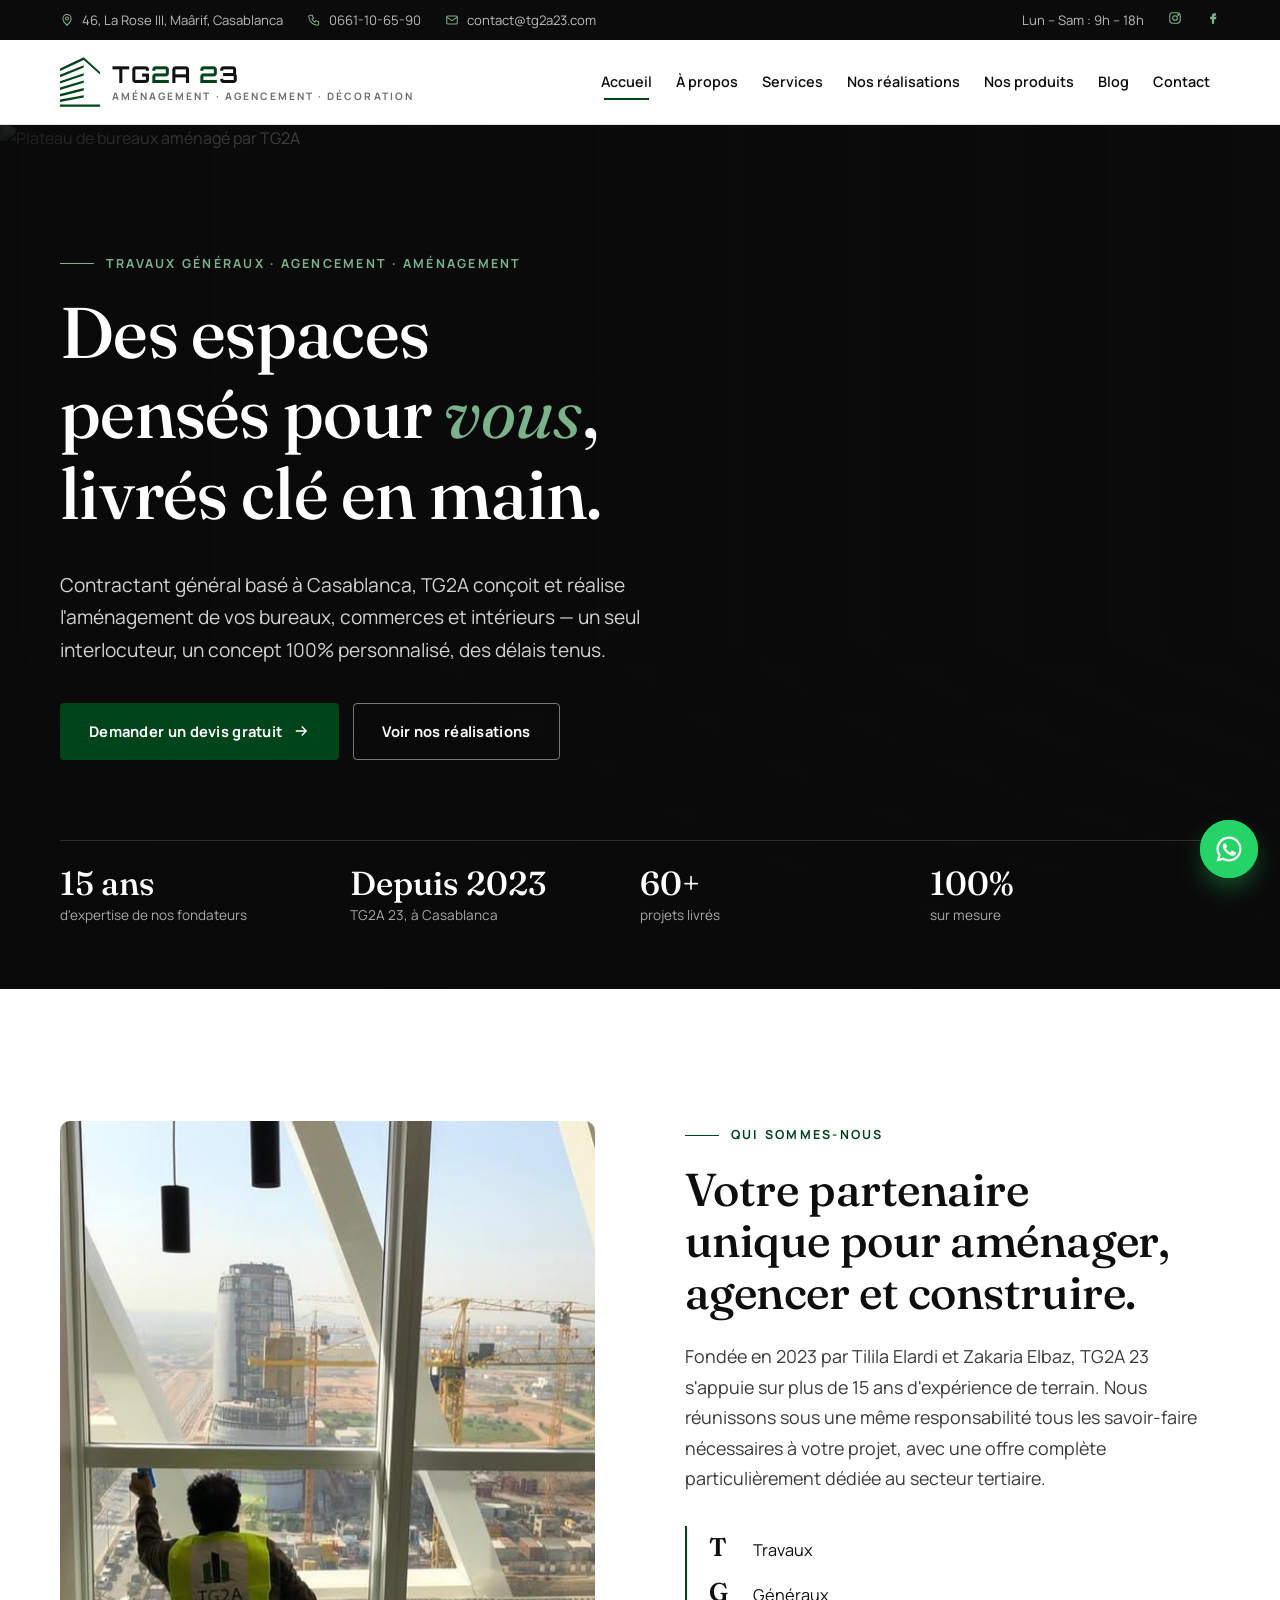
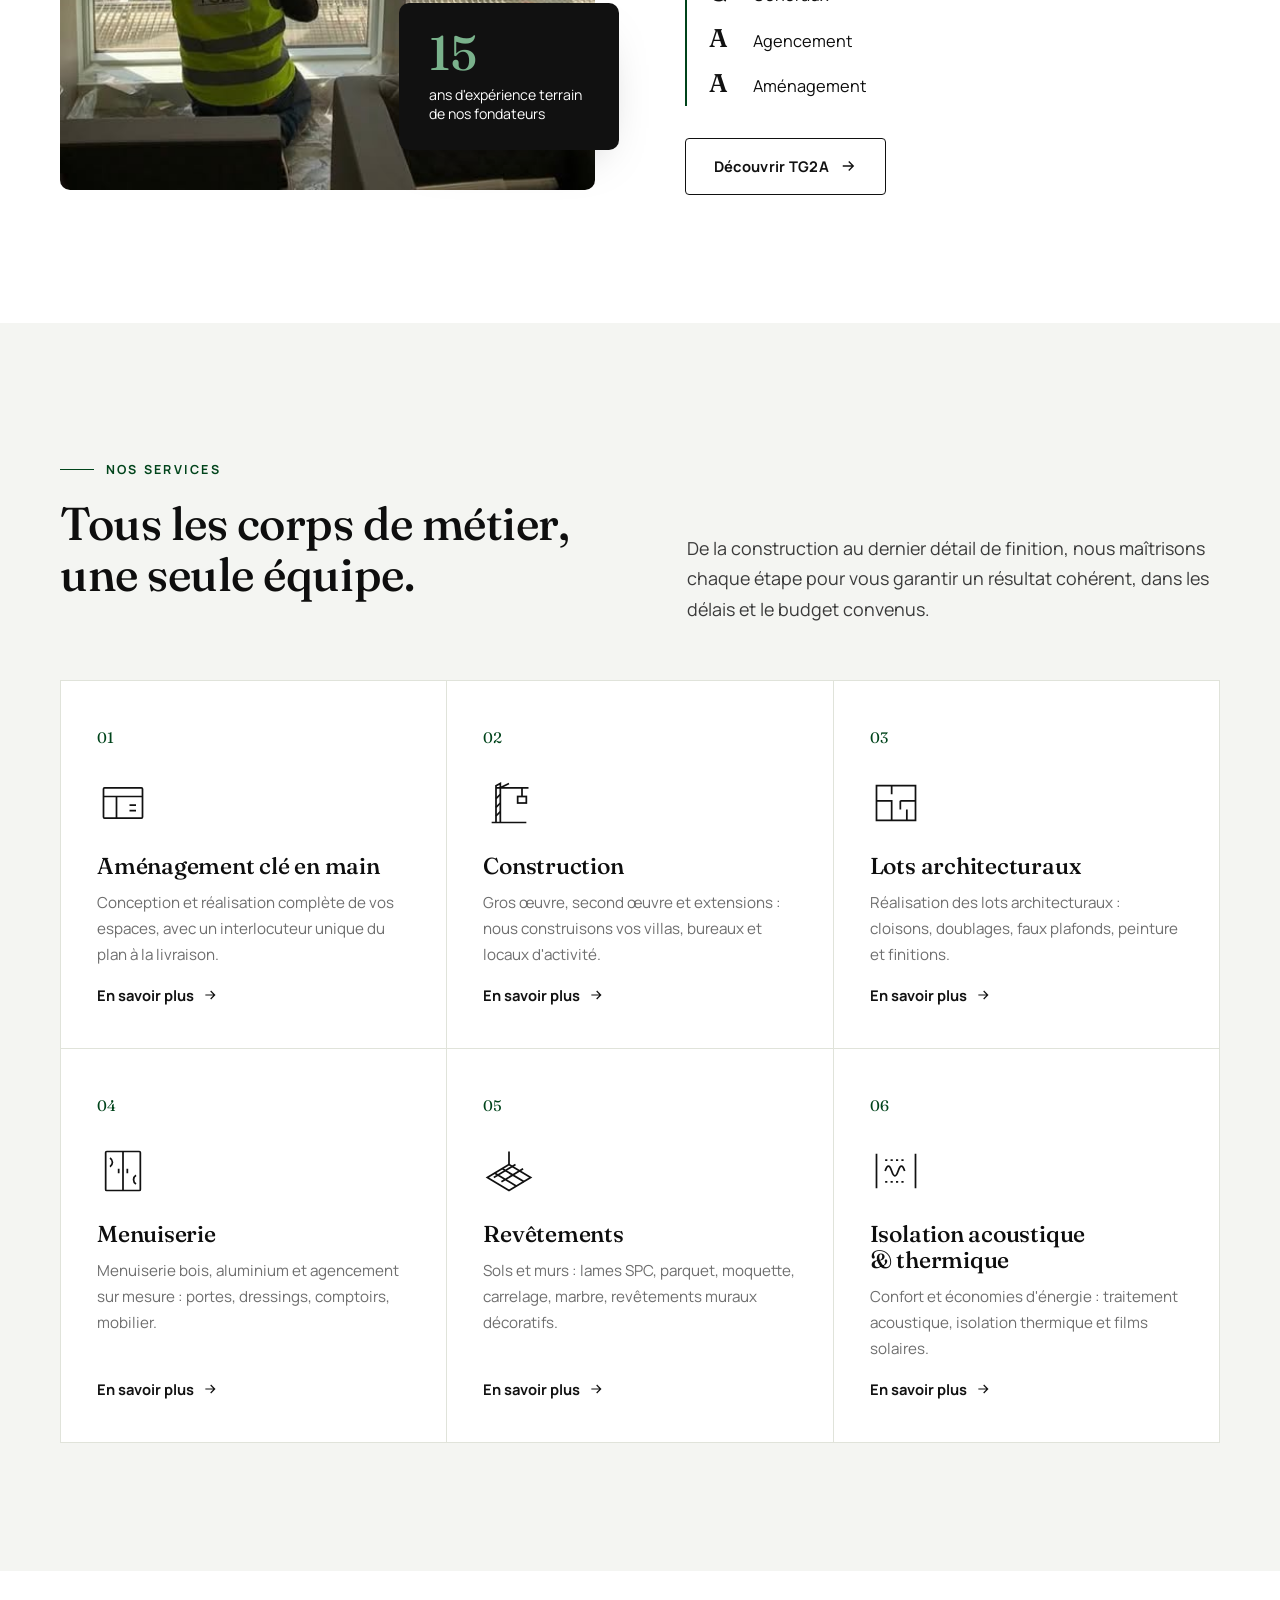
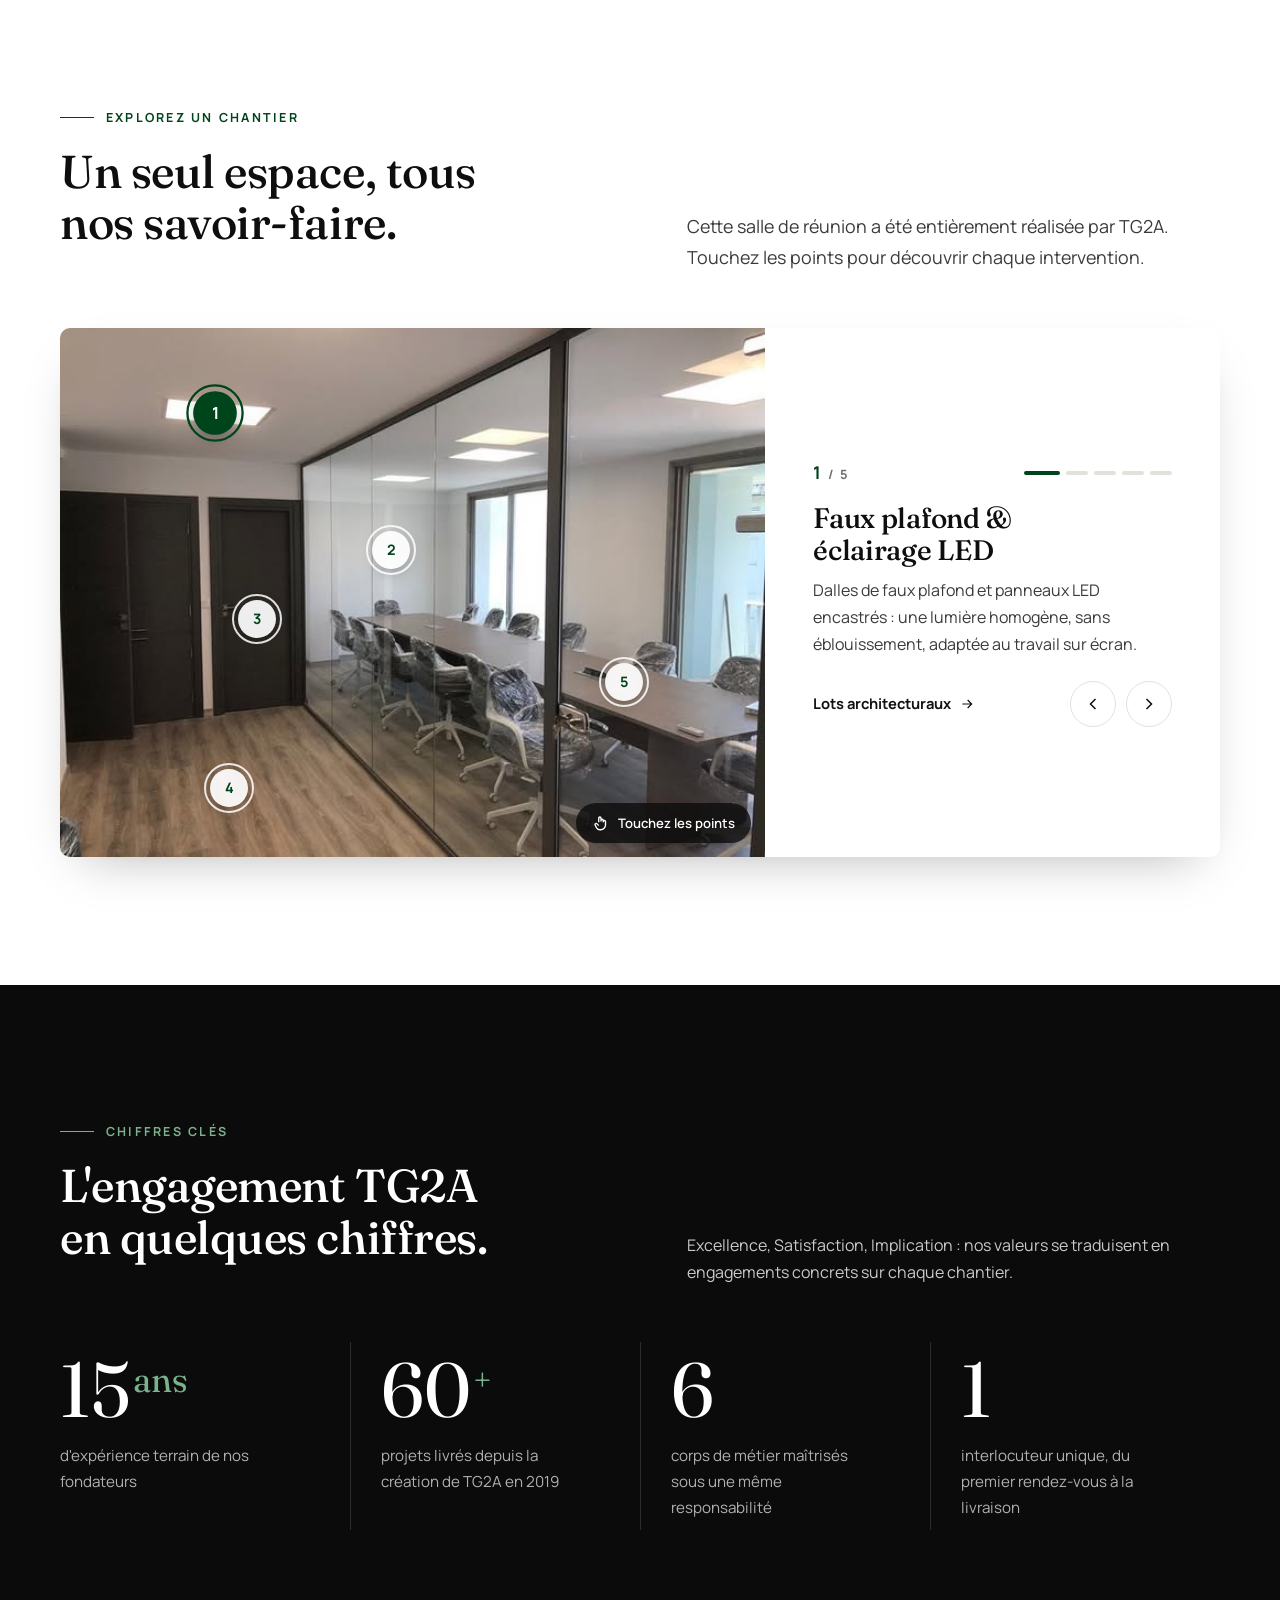
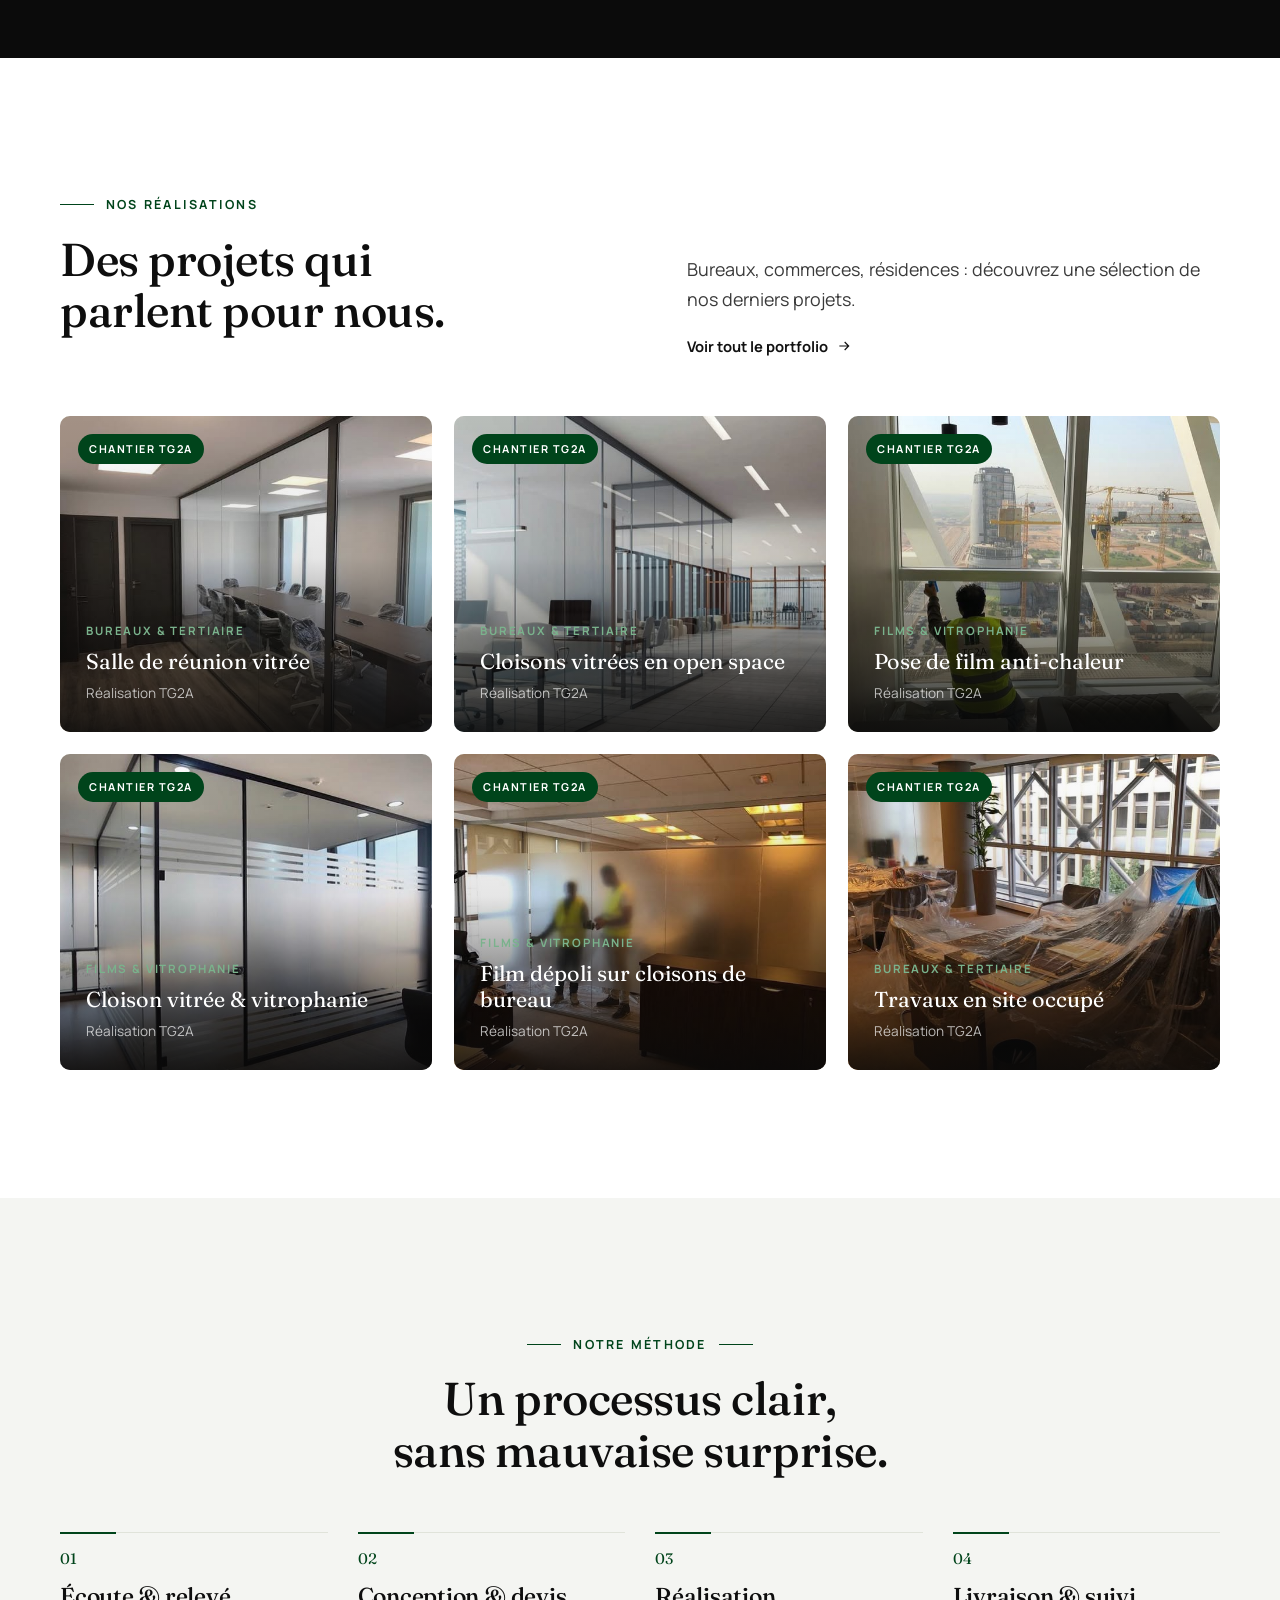
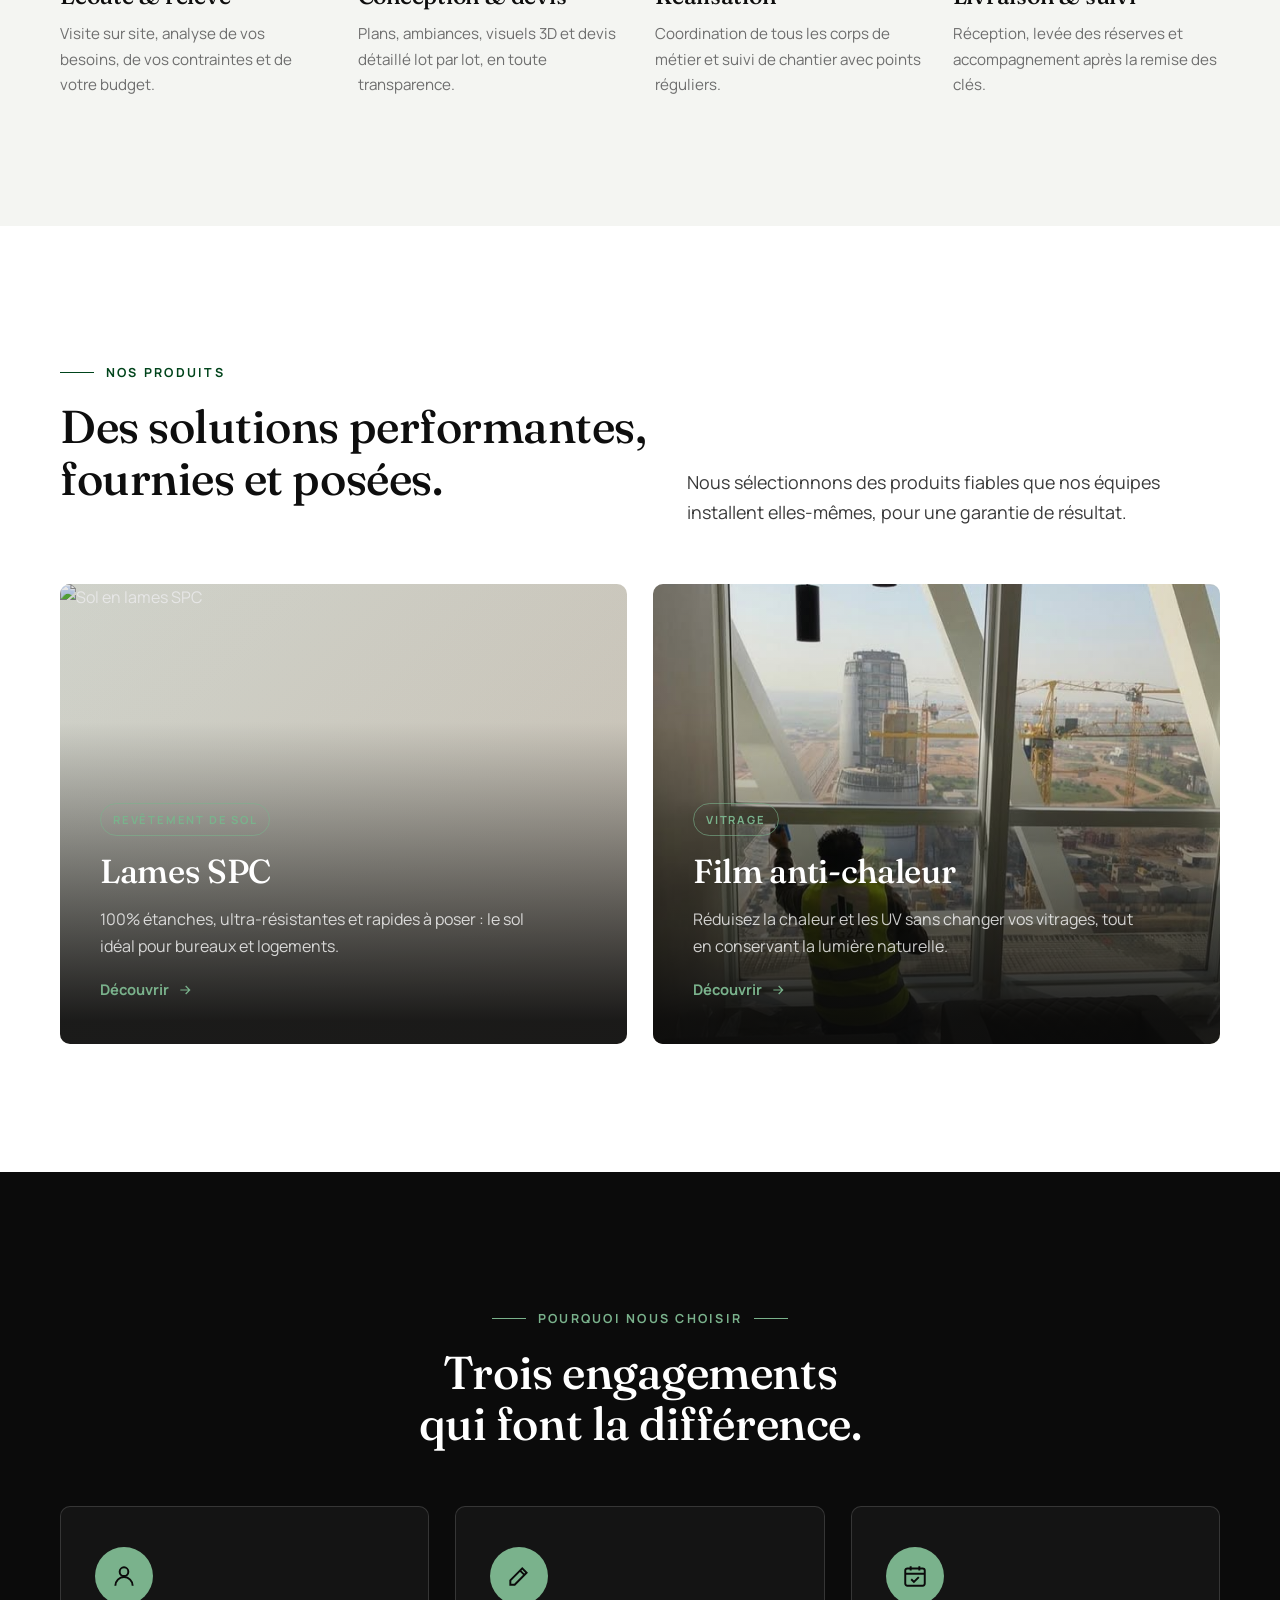
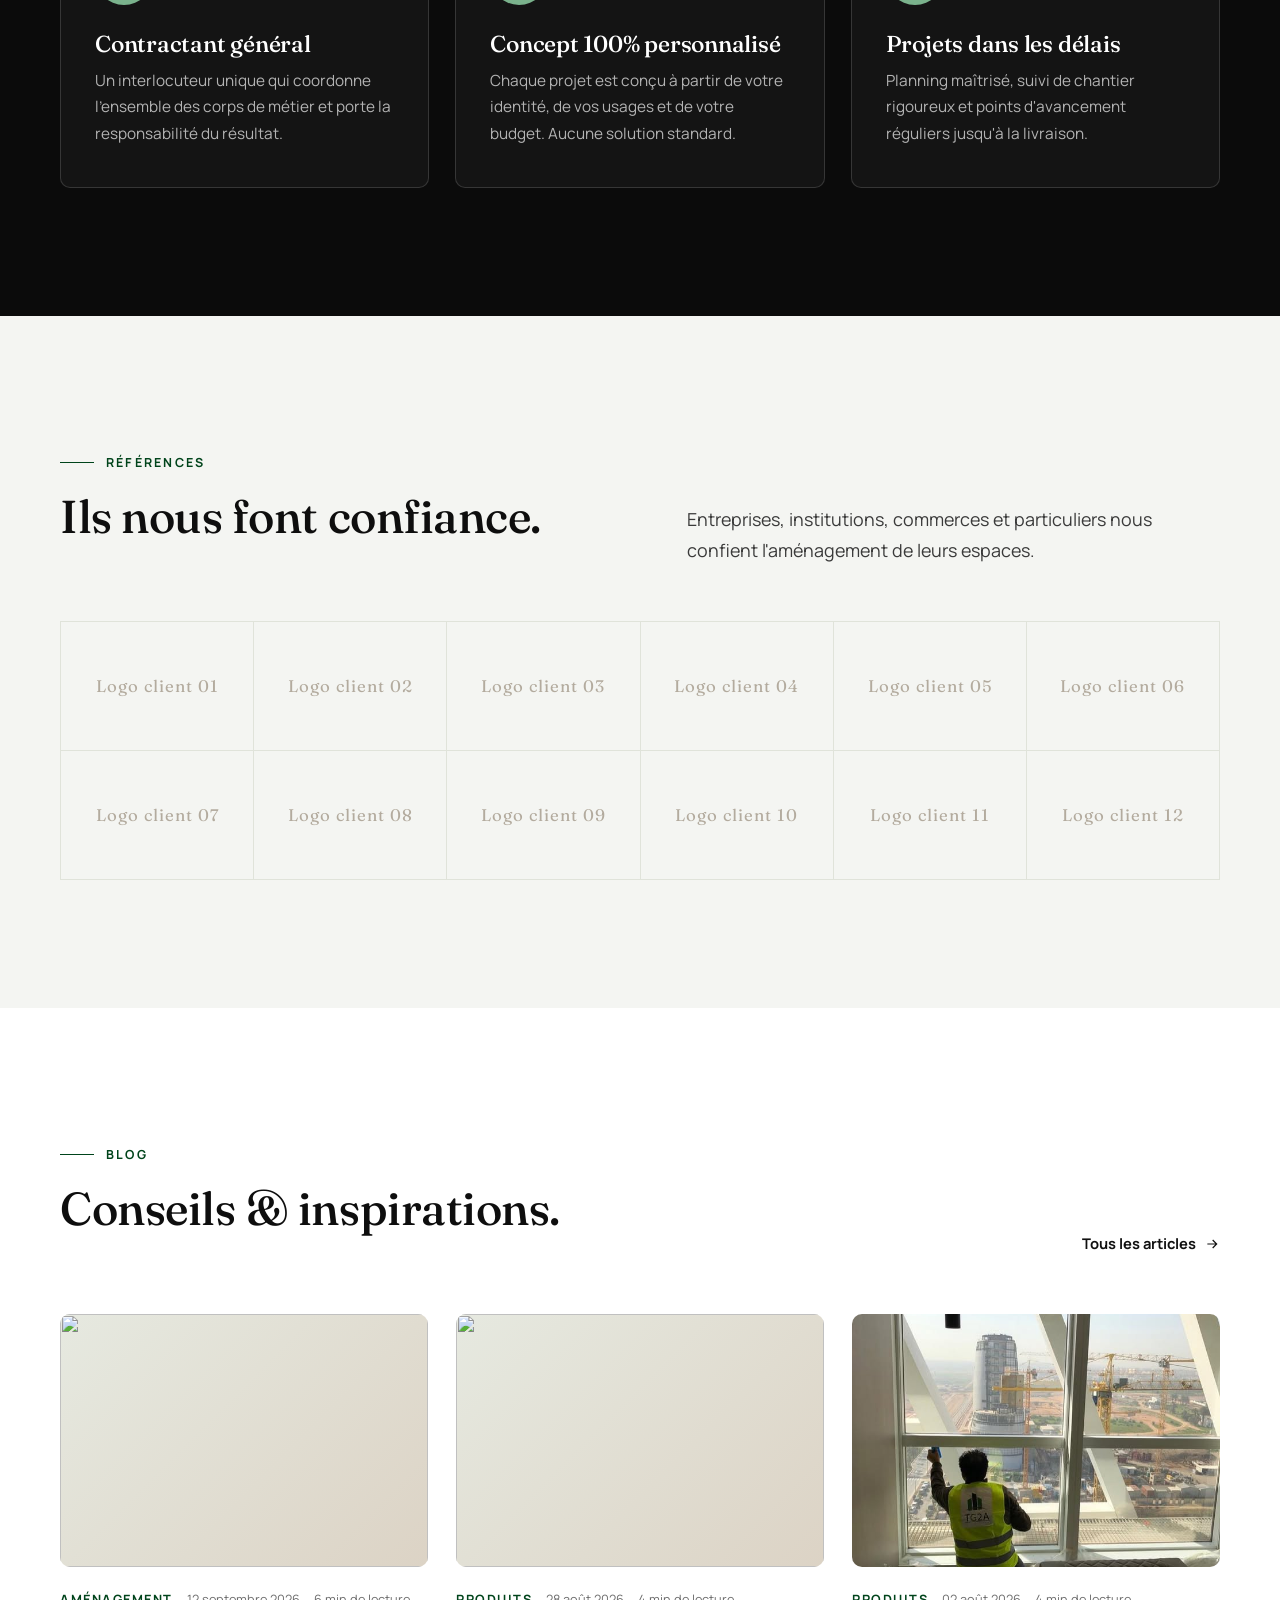
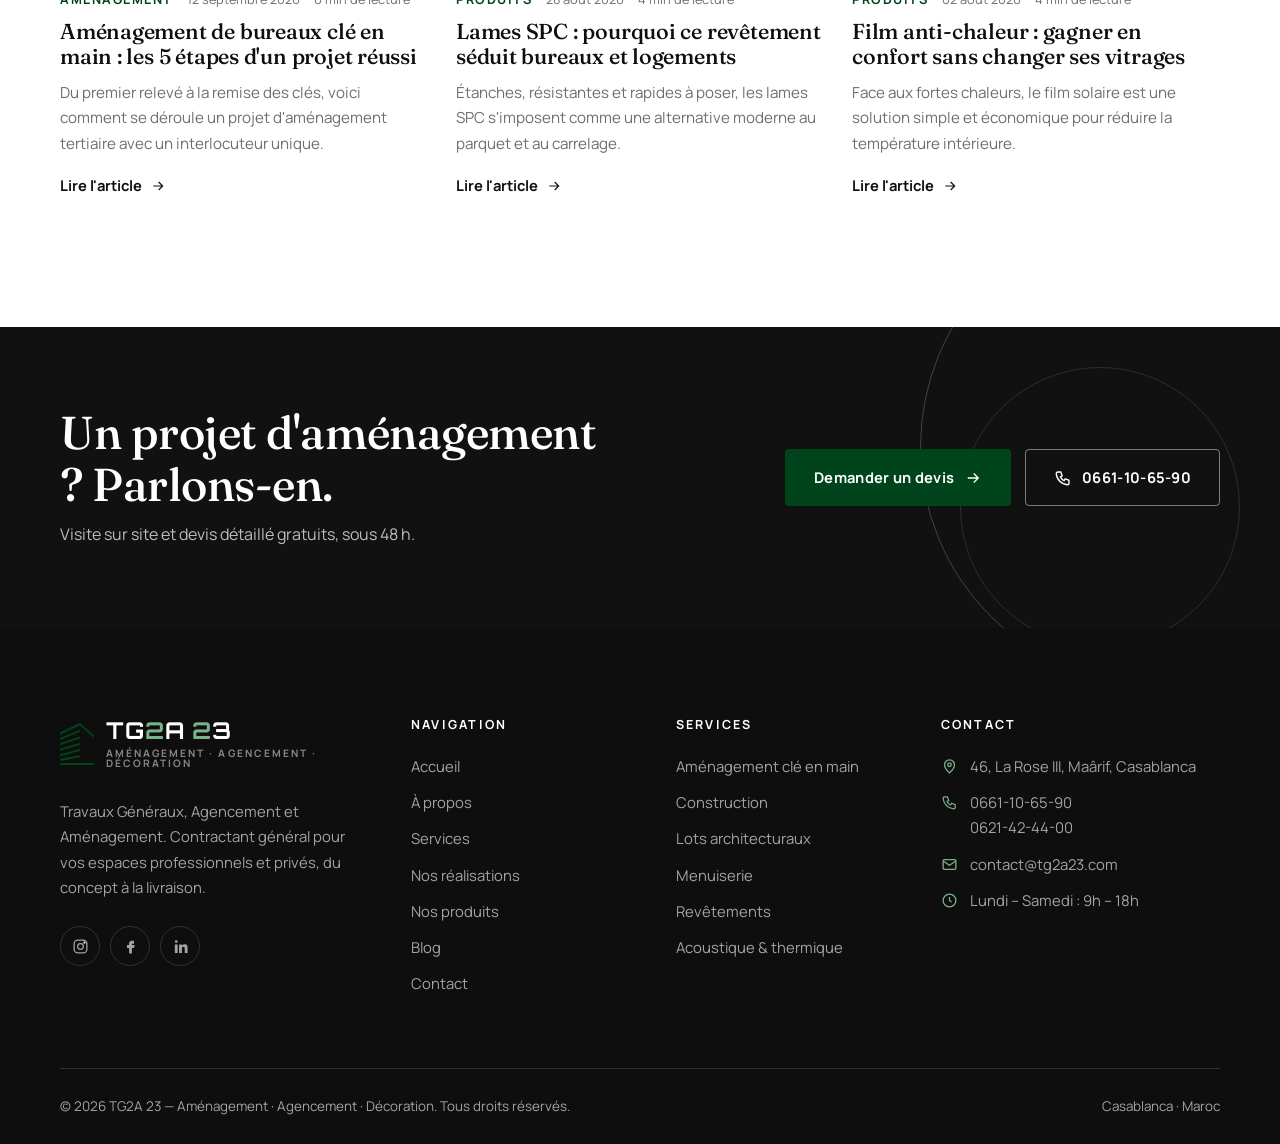
==== commit bb9a5176: "Versionne CSS/JS contre le cache mobile, améliore la photo à points sur mobile Co-Authored-By: Claud" ====
--- a/index.html
+++ b/index.html
@@ -16,7 +16,7 @@
 <link rel="preconnect" href="https://fonts.gstatic.com" crossorigin>
 <link rel="preconnect" href="https://images.unsplash.com">
 <link href="https://fonts.googleapis.com/css2?family=Fraunces:ital,opsz,wght@0,9..144,400;0,9..144,500;0,9..144,600;1,9..144,400&family=Manrope:wght@400;500;600;700&family=Orbitron:wght@700&display=swap" rel="stylesheet">
-<link rel="stylesheet" href="assets/css/style.css">
+<link rel="stylesheet" href="assets/css/style.css?v=ca2cd6b4">
 
 <script type="application/ld+json">
 {
@@ -177,6 +177,7 @@
     <div class="hotspots reveal" data-hotspots>
       <div class="hotspots__media">
         <img src="assets/img/tg2a-06.jpg" alt="Salle de réunion vitrée réalisée par TG2A" loading="lazy">
+        <span class="hotspots__hint" aria-hidden="true"><svg viewBox="0 0 24 24" fill="none" stroke="currentColor" stroke-width="1.8"><path d="M9 11V5.5a1.5 1.5 0 013 0V10m0-1.5a1.5 1.5 0 013 0V11m0-1a1.5 1.5 0 013 0v4.5a6.5 6.5 0 01-6.5 6.5h-.8a5.5 5.5 0 01-4.6-2.5L4.3 15a1.5 1.5 0 012.4-1.8L9 15.5"/></svg>Touchez les points</span>
         <button class="hotspot is-active" style="left:22%;top:16%" data-title="Faux plafond & éclairage LED" data-text="Dalles de faux plafond et panneaux LED encastrés : une lumière homogène, sans éblouissement, adaptée au travail sur écran." data-link="services.html#lots" data-link-text="Lots architecturaux" aria-label="Faux plafond & éclairage LED"><span>1</span></button>
         <button class="hotspot" style="left:47%;top:42%" data-title="Cloison vitrée toute hauteur" data-text="Vitrage sur profils fins, du sol au plafond : la salle est isolée du bruit sans perdre la lumière naturelle du plateau." data-link="services.html#lots" data-link-text="Cloisons & lots architecturaux" aria-label="Cloison vitrée toute hauteur"><span>2</span></button>
         <button class="hotspot" style="left:28%;top:55%" data-title="Portes & menuiseries intérieures" data-text="Blocs-portes assortis à l'ensemble, posés et ajustés par nos menuisiers pour une finition nette." data-link="services.html#menuiserie" data-link-text="Menuiserie" aria-label="Portes & menuiseries intérieures"><span>3</span></button>
@@ -184,13 +185,18 @@
         <button class="hotspot" style="left:80%;top:67%" data-title="Mobilier & installation" data-text="Table de réunion et sièges livrés, montés et protégés jusqu'à la remise des clés : vous entrez, tout est prêt." data-link="services.html#amenagement" data-link-text="Aménagement clé en main" aria-label="Mobilier & installation"><span>5</span></button>
       </div>
       <div class="hotspots__panel" aria-live="polite">
-        <span class="hotspots__count"><b data-hs-num>1</b> / 5</span>
+        <div class="hotspots__top">
+          <span class="hotspots__count"><b data-hs-num>1</b> / 5</span>
+          <div class="hotspots__dots" role="tablist" aria-label="Points de la photo"><button class="is-active" data-hs-dot="0" aria-label="Point 1"></button><button class="" data-hs-dot="1" aria-label="Point 2"></button><button class="" data-hs-dot="2" aria-label="Point 3"></button><button class="" data-hs-dot="3" aria-label="Point 4"></button><button class="" data-hs-dot="4" aria-label="Point 5"></button></div>
+        </div>
         <h3 data-hs-title>Faux plafond & éclairage LED</h3>
         <p data-hs-text>Dalles de faux plafond et panneaux LED encastrés : une lumière homogène, sans éblouissement, adaptée au travail sur écran.</p>
-        <a class="link-arrow" data-hs-link href="services.html#lots"><span data-hs-link-text>Lots architecturaux</span> <svg viewBox="0 0 24 24" fill="none" stroke="currentColor" stroke-width="1.8" aria-hidden="true"><path d="M5 12h14M13 6l6 6-6 6"/></svg></a>
-        <div class="hotspots__nav">
-          <button class="hotspots__btn" data-hs-prev aria-label="Point précédent"><svg viewBox="0 0 24 24" fill="none" stroke="currentColor" stroke-width="1.8"><path d="M15 6l-6 6 6 6"/></svg></button>
-          <button class="hotspots__btn" data-hs-next aria-label="Point suivant"><svg viewBox="0 0 24 24" fill="none" stroke="currentColor" stroke-width="1.8"><path d="M9 6l6 6-6 6"/></svg></button>
+        <div class="hotspots__foot">
+          <a class="link-arrow" data-hs-link href="services.html#lots"><span data-hs-link-text>Lots architecturaux</span> <svg viewBox="0 0 24 24" fill="none" stroke="currentColor" stroke-width="1.8" aria-hidden="true"><path d="M5 12h14M13 6l6 6-6 6"/></svg></a>
+          <div class="hotspots__nav">
+            <button class="hotspots__btn" data-hs-prev aria-label="Point précédent"><svg viewBox="0 0 24 24" fill="none" stroke="currentColor" stroke-width="1.8"><path d="M15 6l-6 6 6 6"/></svg></button>
+            <button class="hotspots__btn" data-hs-next aria-label="Point suivant"><svg viewBox="0 0 24 24" fill="none" stroke="currentColor" stroke-width="1.8"><path d="M9 6l6 6-6 6"/></svg></button>
+          </div>
         </div>
       </div>
     </div>
@@ -393,8 +399,8 @@
   </div>
 </footer>
 <a class="whatsapp" href="https://wa.me/212661106590?text=Bonjour%20TG2A%2C%20je%20souhaite%20un%20devis." target="_blank" rel="noopener" aria-label="Discuter sur WhatsApp"><svg viewBox="0 0 24 24" fill="currentColor" aria-hidden="true"><path d="M12 2a10 10 0 00-8.6 15.1L2 22l5-1.3A10 10 0 1012 2zm0 18.2a8.2 8.2 0 01-4.2-1.2l-.3-.2-3 .8.8-2.9-.2-.3A8.2 8.2 0 1112 20.2zm4.5-6.1c-.2-.1-1.5-.7-1.7-.8s-.4-.1-.6.1-.7.8-.8 1-.3.2-.5.1a6.7 6.7 0 01-3.3-2.9c-.3-.4.3-.4.8-1.4a.5.5 0 000-.5l-.8-1.8c-.2-.5-.4-.4-.6-.4h-.5a1 1 0 00-.7.3 3 3 0 00-.9 2.2 5.2 5.2 0 001.1 2.7 11.8 11.8 0 004.5 4c1.7.7 2.3.8 3.2.6a2.7 2.7 0 001.8-1.3 2.2 2.2 0 00.1-1.3c0-.1-.2-.2-.5-.3z"/></svg></a>
-<script src="assets/js/data.js"></script>
-<script src="assets/js/interactive.js"></script>
-<script src="assets/js/main.js"></script>
+<script src="assets/js/data.js?v=51cdcf3f"></script>
+<script src="assets/js/interactive.js?v=31d6d959"></script>
+<script src="assets/js/main.js?v=9fcc930c"></script>
 </body>
 </html>
--- a/assets/css/style.css
+++ b/assets/css/style.css
@@ -863,3 +863,38 @@
   .sim__kpis b { font-size: 1.3rem; }
   .est-range output { min-width: 90px; font-size: 1.25rem; }
 }
+
+/* ---------- Photo à points : compléments ---------- */
+.hotspot::after { content: ""; position: absolute; inset: -12px; border-radius: 50%; } /* zone tactile agrandie */
+.hotspots__hint {
+  position: absolute; right: 14px; bottom: 14px;
+  display: inline-flex; align-items: center; gap: 8px;
+  padding: 9px 16px; border-radius: 999px;
+  background: rgba(11, 11, 11, 0.78); color: var(--white);
+  font-size: 0.82rem; font-weight: 600; white-space: nowrap; pointer-events: none;
+  transition: opacity 0.4s var(--ease), transform 0.4s var(--ease);
+}
+.hotspots__hint svg { width: 18px; height: 18px; animation: tap 1.6s var(--ease) infinite; }
+@keyframes tap { 0%, 100% { transform: translateY(0); } 50% { transform: translateY(-3px) scale(0.92); } }
+.hotspots.is-used .hotspots__hint { opacity: 0; transform: translateY(8px); }
+.hotspots__top { display: flex; align-items: center; justify-content: space-between; gap: 16px; margin-bottom: 14px; }
+.hotspots__top .hotspots__count { margin: 0; }
+.hotspots__dots { display: flex; gap: 6px; }
+.hotspots__dots button { width: 22px; height: 4px; padding: 0; border: 0; border-radius: 4px; background: var(--line); transition: background 0.3s, width 0.3s var(--ease); position: relative; }
+.hotspots__dots button::after { content: ""; position: absolute; inset: -12px -2px; } /* zone tactile */
+.hotspots__dots button.is-active { background: var(--brand); width: 36px; }
+.hotspots__foot { display: flex; align-items: center; justify-content: space-between; gap: 16px; flex-wrap: wrap; margin-top: 4px; }
+.hotspots__foot .hotspots__nav { margin-top: 0; }
+.hotspots__panel.is-changing h3, .hotspots__panel.is-changing p { animation: hsIn 0.45s var(--ease); }
+@keyframes hsIn { from { opacity: 0; transform: translateY(8px); } to { opacity: 1; transform: none; } }
+
+@media (max-width: 760px) {
+  .hotspots { border-radius: 14px; }
+  .hotspots__media img { aspect-ratio: 4 / 3.3; }
+  .hotspot { width: 34px; height: 34px; font-size: 0.85rem; }
+  .hotspots__panel { padding: 22px 20px 24px; }
+  .hotspots__panel h3 { font-size: 1.45rem; margin-bottom: 8px; }
+  .hotspots__panel p { font-size: 0.98rem; margin-bottom: 14px; }
+  .hotspots__foot .link-arrow { padding: 8px 0; }
+  .hotspots__btn { width: 44px; height: 44px; }
+}
